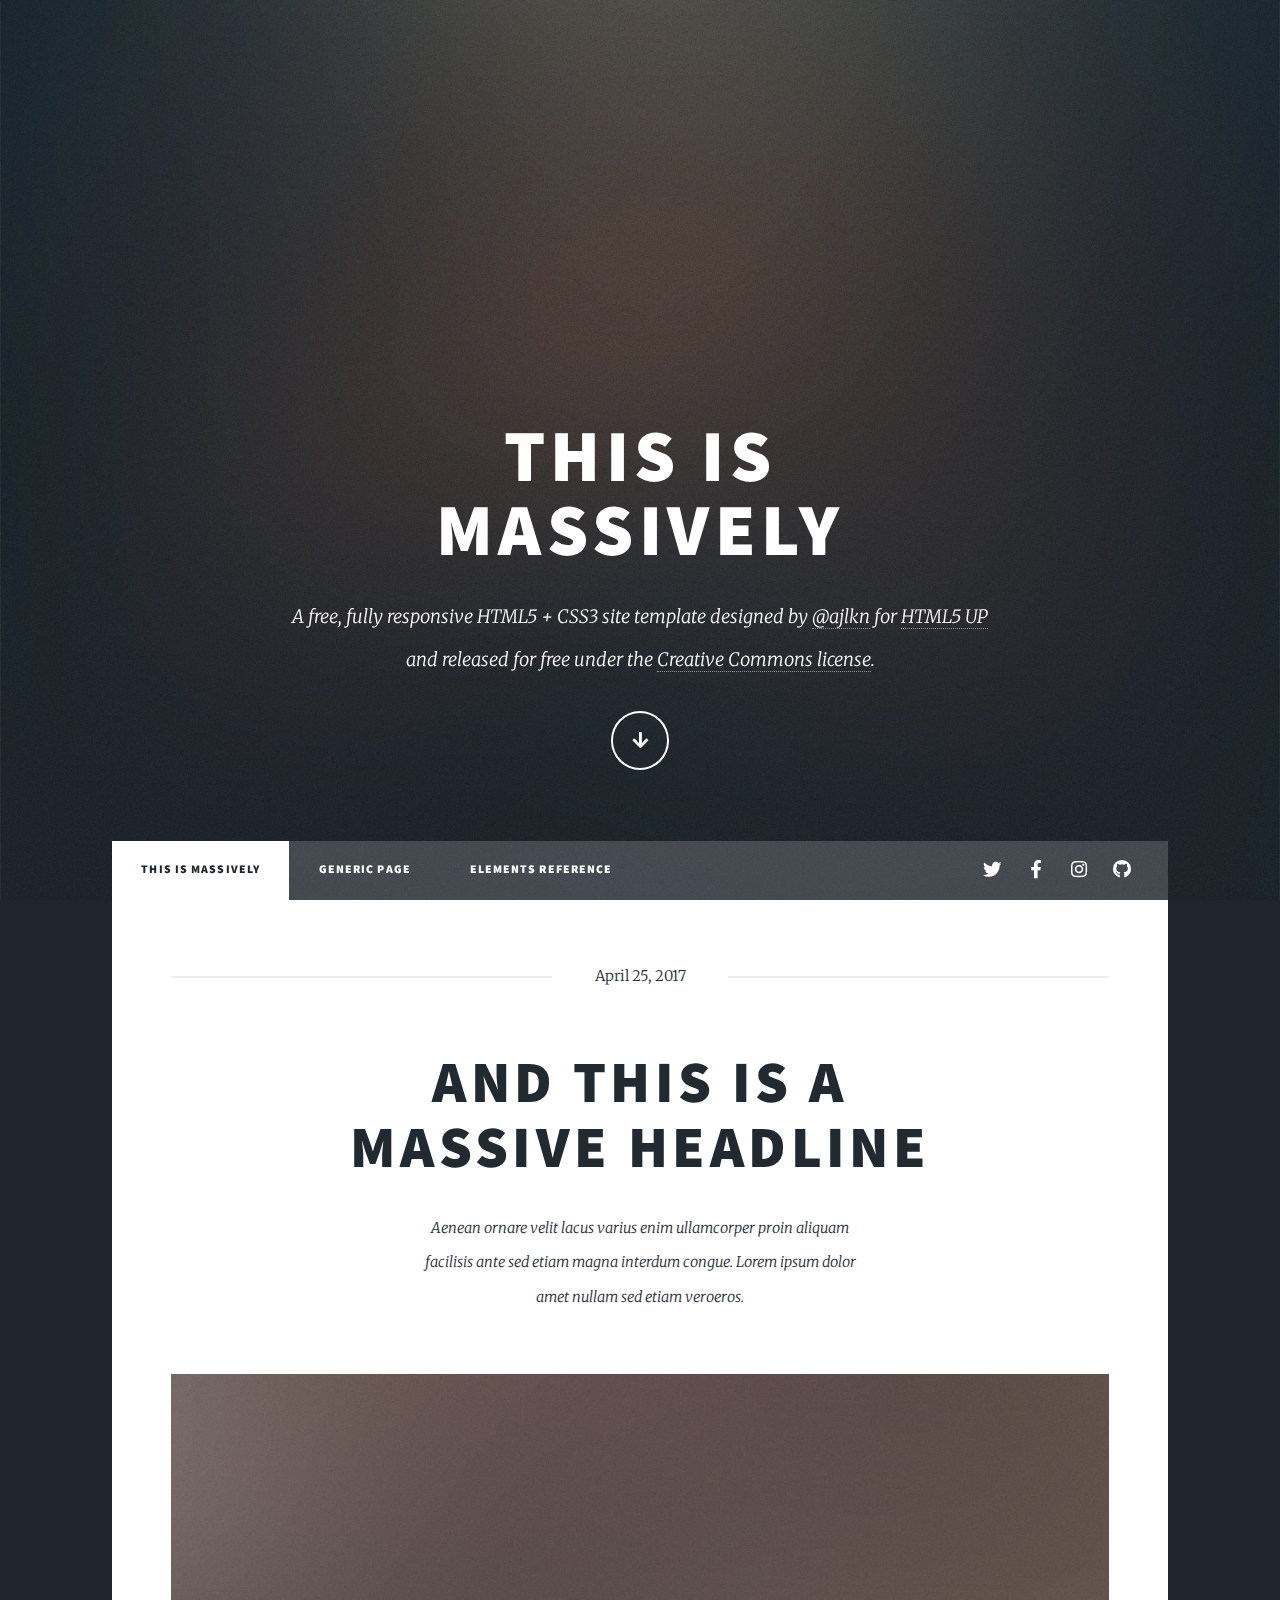
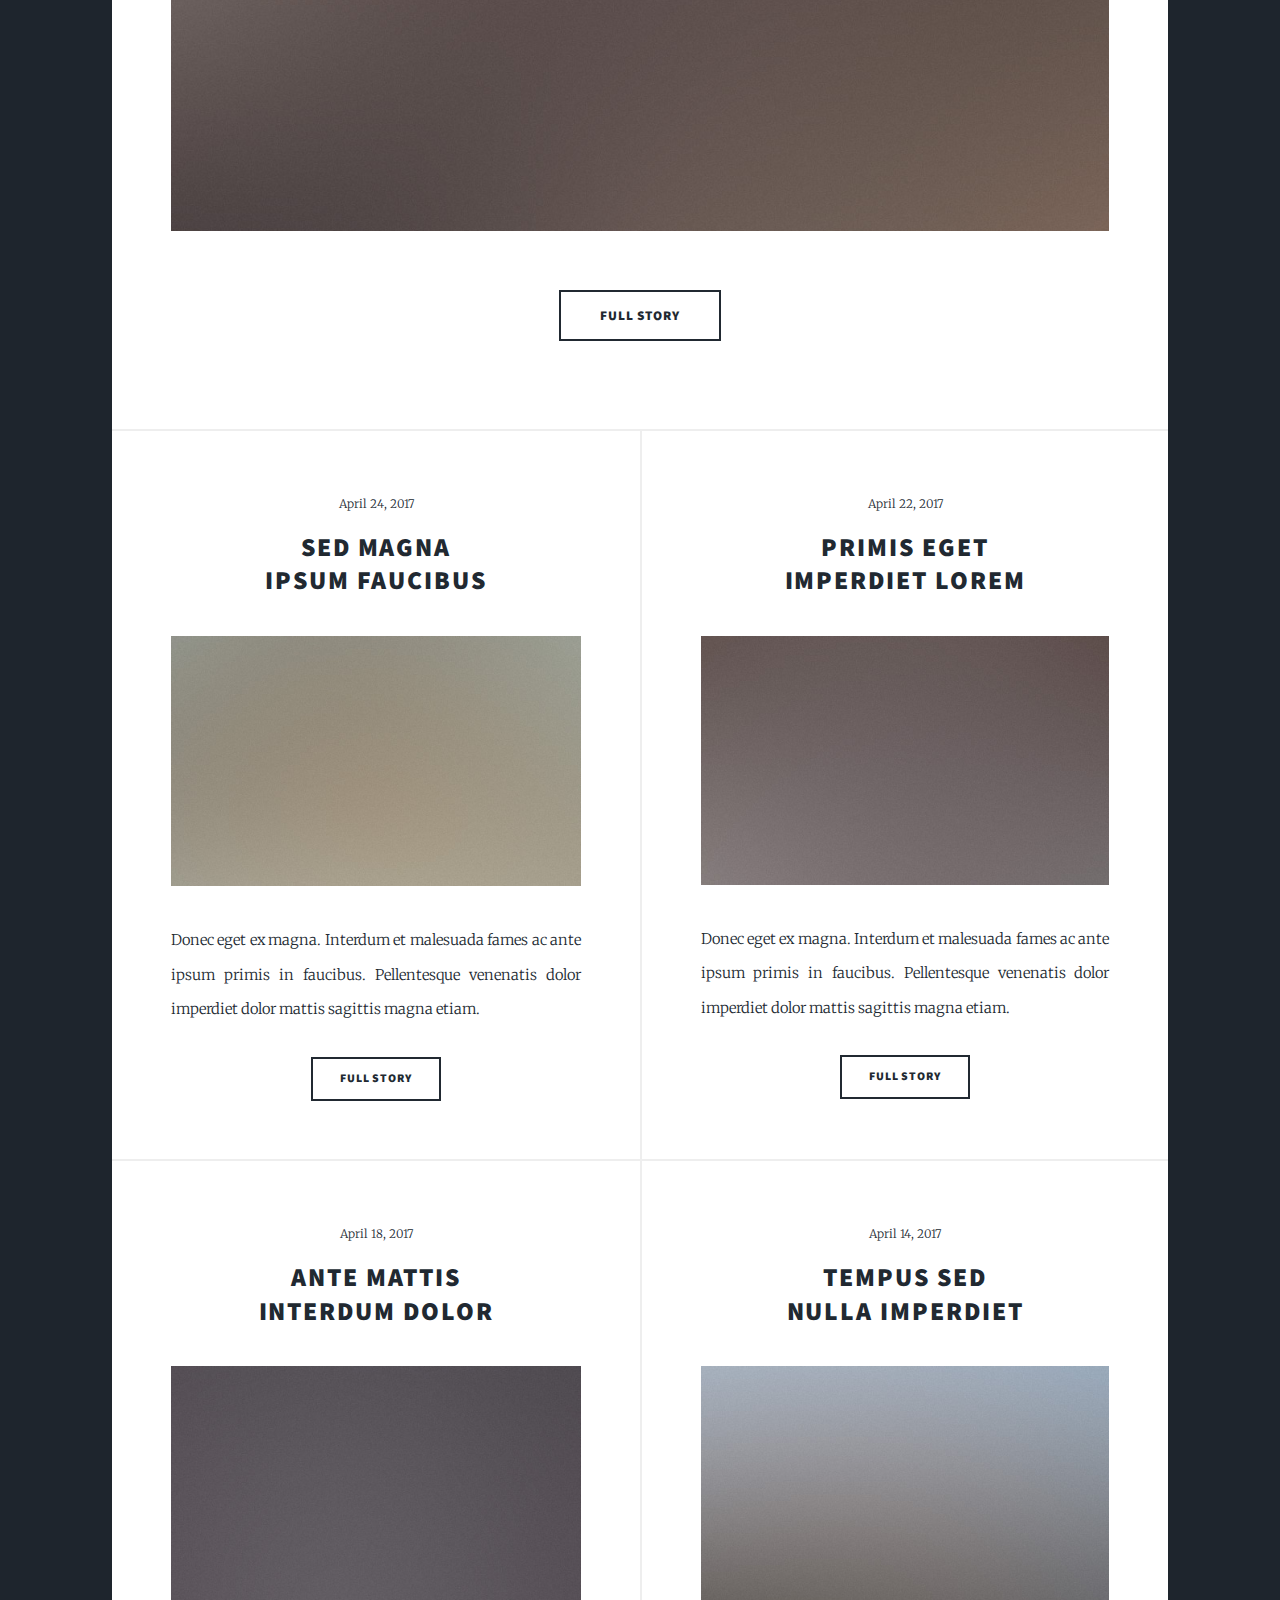
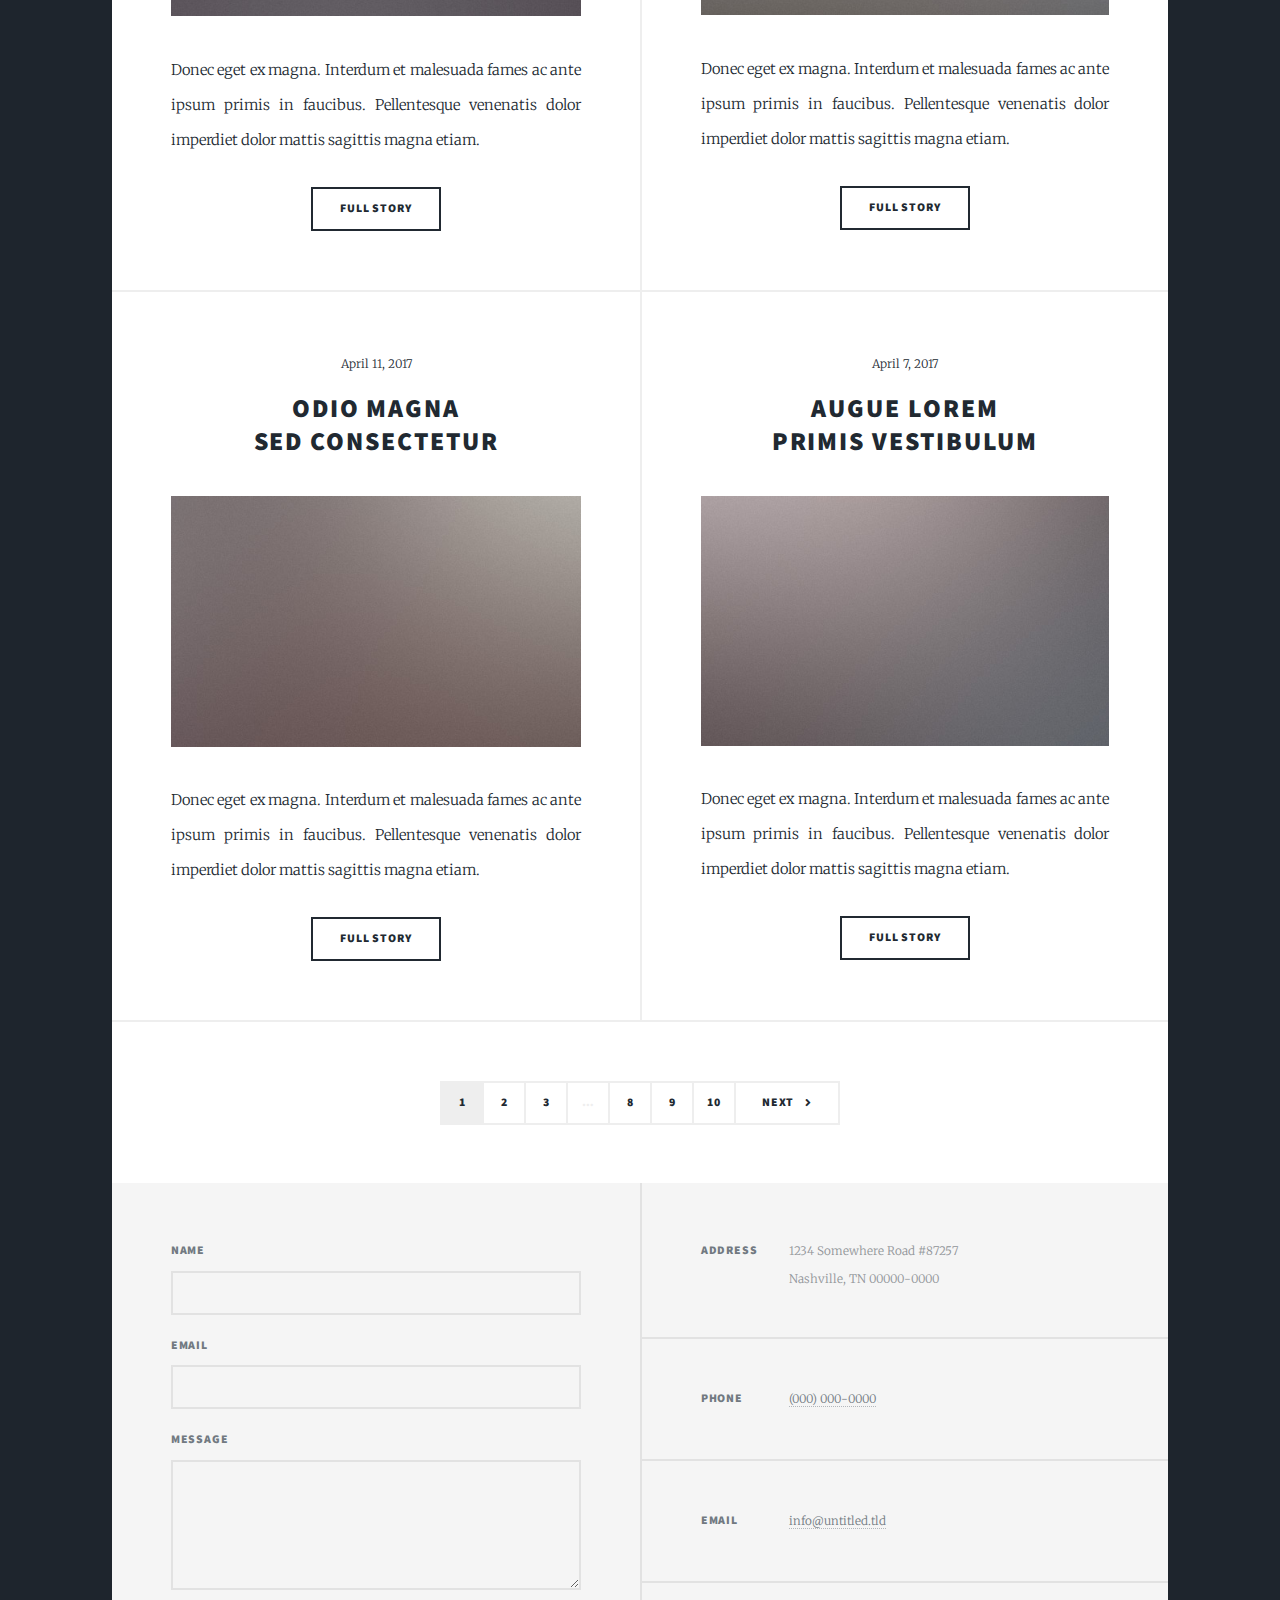
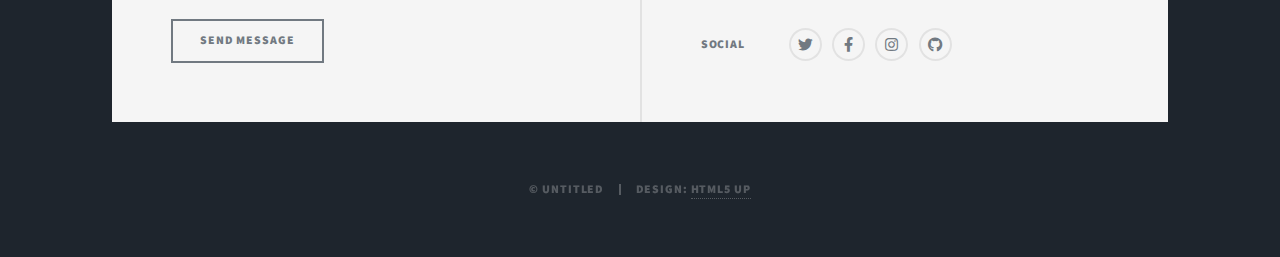
==== index.html @ 53f5254e "The Template Code" ====
<!DOCTYPE HTML>
<!--
	Massively by HTML5 UP
	html5up.net | @ajlkn
	Free for personal and commercial use under the CCA 3.0 license (html5up.net/license)
-->
<html>
	<head>
		<title>Massively by HTML5 UP</title>
		<meta charset="utf-8" />
		<meta name="viewport" content="width=device-width, initial-scale=1, user-scalable=no" />
		<link rel="stylesheet" href="assets/css/main.css" />
		<noscript><link rel="stylesheet" href="assets/css/noscript.css" /></noscript>
	</head>
	<body class="is-preload">

		<!-- Wrapper -->
			<div id="wrapper" class="fade-in">

				<!-- Intro -->
					<div id="intro">
						<h1>This is<br />
						Massively</h1>
						<p>A free, fully responsive HTML5 + CSS3 site template designed by <a href="https://twitter.com/ajlkn">@ajlkn</a> for <a href="https://html5up.net">HTML5 UP</a><br />
						and released for free under the <a href="https://html5up.net/license">Creative Commons license</a>.</p>
						<ul class="actions">
							<li><a href="#header" class="button icon solid solo fa-arrow-down scrolly">Continue</a></li>
						</ul>
					</div>

				<!-- Header -->
					<header id="header">
						<a href="index.html" class="logo">Massively</a>
					</header>

				<!-- Nav -->
					<nav id="nav">
						<ul class="links">
							<li class="active"><a href="index.html">This is Massively</a></li>
							<li><a href="generic.html">Generic Page</a></li>
							<li><a href="elements.html">Elements Reference</a></li>
						</ul>
						<ul class="icons">
							<li><a href="#" class="icon brands fa-twitter"><span class="label">Twitter</span></a></li>
							<li><a href="#" class="icon brands fa-facebook-f"><span class="label">Facebook</span></a></li>
							<li><a href="#" class="icon brands fa-instagram"><span class="label">Instagram</span></a></li>
							<li><a href="#" class="icon brands fa-github"><span class="label">GitHub</span></a></li>
						</ul>
					</nav>

				<!-- Main -->
					<div id="main">

						<!-- Featured Post -->
							<article class="post featured">
								<header class="major">
									<span class="date">April 25, 2017</span>
									<h2><a href="#">And this is a<br />
									massive headline</a></h2>
									<p>Aenean ornare velit lacus varius enim ullamcorper proin aliquam<br />
									facilisis ante sed etiam magna interdum congue. Lorem ipsum dolor<br />
									amet nullam sed etiam veroeros.</p>
								</header>
								<a href="#" class="image main"><img src="images/pic01.jpg" alt="" /></a>
								<ul class="actions special">
									<li><a href="#" class="button large">Full Story</a></li>
								</ul>
							</article>

						<!-- Posts -->
							<section class="posts">
								<article>
									<header>
										<span class="date">April 24, 2017</span>
										<h2><a href="#">Sed magna<br />
										ipsum faucibus</a></h2>
									</header>
									<a href="#" class="image fit"><img src="images/pic02.jpg" alt="" /></a>
									<p>Donec eget ex magna. Interdum et malesuada fames ac ante ipsum primis in faucibus. Pellentesque venenatis dolor imperdiet dolor mattis sagittis magna etiam.</p>
									<ul class="actions special">
										<li><a href="#" class="button">Full Story</a></li>
									</ul>
								</article>
								<article>
									<header>
										<span class="date">April 22, 2017</span>
										<h2><a href="#">Primis eget<br />
										imperdiet lorem</a></h2>
									</header>
									<a href="#" class="image fit"><img src="images/pic03.jpg" alt="" /></a>
									<p>Donec eget ex magna. Interdum et malesuada fames ac ante ipsum primis in faucibus. Pellentesque venenatis dolor imperdiet dolor mattis sagittis magna etiam.</p>
									<ul class="actions special">
										<li><a href="#" class="button">Full Story</a></li>
									</ul>
								</article>
								<article>
									<header>
										<span class="date">April 18, 2017</span>
										<h2><a href="#">Ante mattis<br />
										interdum dolor</a></h2>
									</header>
									<a href="#" class="image fit"><img src="images/pic04.jpg" alt="" /></a>
									<p>Donec eget ex magna. Interdum et malesuada fames ac ante ipsum primis in faucibus. Pellentesque venenatis dolor imperdiet dolor mattis sagittis magna etiam.</p>
									<ul class="actions special">
										<li><a href="#" class="button">Full Story</a></li>
									</ul>
								</article>
								<article>
									<header>
										<span class="date">April 14, 2017</span>
										<h2><a href="#">Tempus sed<br />
										nulla imperdiet</a></h2>
									</header>
									<a href="#" class="image fit"><img src="images/pic05.jpg" alt="" /></a>
									<p>Donec eget ex magna. Interdum et malesuada fames ac ante ipsum primis in faucibus. Pellentesque venenatis dolor imperdiet dolor mattis sagittis magna etiam.</p>
									<ul class="actions special">
										<li><a href="#" class="button">Full Story</a></li>
									</ul>
								</article>
								<article>
									<header>
										<span class="date">April 11, 2017</span>
										<h2><a href="#">Odio magna<br />
										sed consectetur</a></h2>
									</header>
									<a href="#" class="image fit"><img src="images/pic06.jpg" alt="" /></a>
									<p>Donec eget ex magna. Interdum et malesuada fames ac ante ipsum primis in faucibus. Pellentesque venenatis dolor imperdiet dolor mattis sagittis magna etiam.</p>
									<ul class="actions special">
										<li><a href="#" class="button">Full Story</a></li>
									</ul>
								</article>
								<article>
									<header>
										<span class="date">April 7, 2017</span>
										<h2><a href="#">Augue lorem<br />
										primis vestibulum</a></h2>
									</header>
									<a href="#" class="image fit"><img src="images/pic07.jpg" alt="" /></a>
									<p>Donec eget ex magna. Interdum et malesuada fames ac ante ipsum primis in faucibus. Pellentesque venenatis dolor imperdiet dolor mattis sagittis magna etiam.</p>
									<ul class="actions special">
										<li><a href="#" class="button">Full Story</a></li>
									</ul>
								</article>
							</section>

						<!-- Footer -->
							<footer>
								<div class="pagination">
									<!--<a href="#" class="previous">Prev</a>-->
									<a href="#" class="page active">1</a>
									<a href="#" class="page">2</a>
									<a href="#" class="page">3</a>
									<span class="extra">&hellip;</span>
									<a href="#" class="page">8</a>
									<a href="#" class="page">9</a>
									<a href="#" class="page">10</a>
									<a href="#" class="next">Next</a>
								</div>
							</footer>

					</div>

				<!-- Footer -->
					<footer id="footer">
						<section>
							<form method="post" action="#">
								<div class="fields">
									<div class="field">
										<label for="name">Name</label>
										<input type="text" name="name" id="name" />
									</div>
									<div class="field">
										<label for="email">Email</label>
										<input type="text" name="email" id="email" />
									</div>
									<div class="field">
										<label for="message">Message</label>
										<textarea name="message" id="message" rows="3"></textarea>
									</div>
								</div>
								<ul class="actions">
									<li><input type="submit" value="Send Message" /></li>
								</ul>
							</form>
						</section>
						<section class="split contact">
							<section class="alt">
								<h3>Address</h3>
								<p>1234 Somewhere Road #87257<br />
								Nashville, TN 00000-0000</p>
							</section>
							<section>
								<h3>Phone</h3>
								<p><a href="#">(000) 000-0000</a></p>
							</section>
							<section>
								<h3>Email</h3>
								<p><a href="#">info@untitled.tld</a></p>
							</section>
							<section>
								<h3>Social</h3>
								<ul class="icons alt">
									<li><a href="#" class="icon brands alt fa-twitter"><span class="label">Twitter</span></a></li>
									<li><a href="#" class="icon brands alt fa-facebook-f"><span class="label">Facebook</span></a></li>
									<li><a href="#" class="icon brands alt fa-instagram"><span class="label">Instagram</span></a></li>
									<li><a href="#" class="icon brands alt fa-github"><span class="label">GitHub</span></a></li>
								</ul>
							</section>
						</section>
					</footer>

				<!-- Copyright -->
					<div id="copyright">
						<ul><li>&copy; Untitled</li><li>Design: <a href="https://html5up.net">HTML5 UP</a></li></ul>
					</div>

			</div>

		<!-- Scripts -->
			<script src="assets/js/jquery.min.js"></script>
			<script src="assets/js/jquery.scrollex.min.js"></script>
			<script src="assets/js/jquery.scrolly.min.js"></script>
			<script src="assets/js/browser.min.js"></script>
			<script src="assets/js/breakpoints.min.js"></script>
			<script src="assets/js/util.js"></script>
			<script src="assets/js/main.js"></script>

	</body>
</html>
---- assets/css/main.css ----
@import url(fontawesome-all.min.css);
@import url("https://fonts.googleapis.com/css?family=Merriweather:300,700,300italic,700italic|Source+Sans+Pro:900");

/*
	Massively by HTML5 UP
	html5up.net | @ajlkn
	Free for personal and commercial use under the CCA 3.0 license (html5up.net/license)
*/

html, body, div, span, applet, object,
iframe, h1, h2, h3, h4, h5, h6, p, blockquote,
pre, a, abbr, acronym, address, big, cite,
code, del, dfn, em, img, ins, kbd, q, s, samp,
small, strike, strong, sub, sup, tt, var, b,
u, i, center, dl, dt, dd, ol, ul, li, fieldset,
form, label, legend, table, caption, tbody,
tfoot, thead, tr, th, td, article, aside,
canvas, details, embed, figure, figcaption,
footer, header, hgroup, menu, nav, output, ruby,
section, summary, time, mark, audio, video {
	margin: 0;
	padding: 0;
	border: 0;
	font-size: 100%;
	font: inherit;
	vertical-align: baseline;}

article, aside, details, figcaption, figure,
footer, header, hgroup, menu, nav, section {
	display: block;}

body {
	line-height: 1;
}

ol, ul {
	list-style: none;
}

blockquote, q {
	quotes: none;
}

	blockquote:before, blockquote:after, q:before, q:after {
		content: '';
		content: none;
	}

table {
	border-collapse: collapse;
	border-spacing: 0;
}

body {
	-webkit-text-size-adjust: none;
}

mark {
	background-color: transparent;
	color: inherit;
}

input::-moz-focus-inner {
	border: 0;
	padding: 0;
}

input, select, textarea {
	-moz-appearance: none;
	-webkit-appearance: none;
	-ms-appearance: none;
	appearance: none;
}

/* Basic */

	@-ms-viewport {
		width: device-width;
	}

	body {
		-ms-overflow-style: scrollbar;
	}

	@media screen and (max-width: 480px) {

		html, body {
			min-width: 320px;
		}

	}

	html {
		box-sizing: border-box;
	}

	*, *:before, *:after {
		box-sizing: inherit;
	}

	body {
		background-color: #1e252d;
	}

		body.is-preload *, body.is-preload *:before, body.is-preload *:after {
			-moz-animation: none !important;
			-webkit-animation: none !important;
			-ms-animation: none !important;
			animation: none !important;
			-moz-transition: none !important;
			-webkit-transition: none !important;
			-ms-transition: none !important;
			transition: none !important;
		}

/* Type */

	html {
		font-size: 16pt;
	}

		@media screen and (max-width: 1680px) {

			html {
				font-size: 12pt;
			}

		}

		@media screen and (max-width: 1280px) {

			html {
				font-size: 11pt;
			}

		}

		@media screen and (max-width: 360px) {

			html {
				font-size: 10pt;
			}

		}

	body {
		color: #212931;
	}

	body, input, select, textarea {
		font-family: "Merriweather", Georgia, serif;
		font-weight: 300;
		font-size: 1rem;
		line-height: 2.375;
	}

	a {
		-moz-transition: color 0.2s ease-in-out, background-color 0.2s ease-in-out, border-color 0.2s ease-in-out, box-shadow 0.2s ease-in-out;
		-webkit-transition: color 0.2s ease-in-out, background-color 0.2s ease-in-out, border-color 0.2s ease-in-out, box-shadow 0.2s ease-in-out;
		-ms-transition: color 0.2s ease-in-out, background-color 0.2s ease-in-out, border-color 0.2s ease-in-out, box-shadow 0.2s ease-in-out;
		transition: color 0.2s ease-in-out, background-color 0.2s ease-in-out, border-color 0.2s ease-in-out, box-shadow 0.2s ease-in-out;
		border-bottom: dotted 1px;
		text-decoration: none;
	}

		a:hover {
			border-bottom-color: transparent;
		}

	strong, b {
		font-weight: 600;
	}

	em, i {
		font-style: italic;
	}

	p {
		text-align: justify;
		margin: 0 0 2rem 0;
	}

	h1, h2, h3, h4, h5, h6 {
		font-family: "Source Sans Pro", Helvetica, sans-serif;
		font-weight: 900;
		line-height: 1.5;
		letter-spacing: 0.075em;
		text-transform: uppercase;
		margin: 0 0 1rem 0;
	}

		h1 a, h2 a, h3 a, h4 a, h5 a, h6 a {
			border-bottom: 0;
			color: inherit;
			text-decoration: none;
		}

	h1 {
		font-size: 4rem;
		line-height: 1.1;
		margin: 0 0 2rem 0;
	}

	h2 {
		font-size: 1.75rem;
		line-height: 1.3;
		margin: 0 0 1.5rem 0;
	}

	h3 {
		font-size: 1.25rem;
		margin: 0 0 1.5rem 0;
	}

	h4 {
		font-size: 1rem;
	}

	h5 {
		font-size: 0.9rem;
	}

	h6 {
		font-size: 0.8rem;
	}

	sub {
		font-size: 0.8rem;
		position: relative;
		top: 0.5rem;
	}

	sup {
		font-size: 0.8rem;
		position: relative;
		top: -0.5rem;
	}

	blockquote {
		border-left: solid 4px;
		font-style: italic;
		margin: 0 0 2rem 0;
		padding: 0.5rem 0 0.5rem 2rem;
	}

	code {
		border: solid 2px;
		font-family: "Courier New", monospace;
		font-size: 0.9rem;
		margin: 0 0.25rem;
		padding: 0.25rem 0.65rem;
	}

	pre {
		-webkit-overflow-scrolling: touch;
		font-family: "Courier New", monospace;
		font-size: 0.9rem;
		margin: 0 0 2rem 0;
	}

		pre code {
			display: block;
			line-height: 1.75;
			padding: 1rem 1.5rem;
			overflow-x: auto;
		}

	hr {
		border: 0;
		border-bottom: solid 2px;
		margin: 3rem 0;
	}

		hr.major {
			margin: 5rem 0;
		}

	.align-left {
		text-align: left;
	}

	.align-center {
		text-align: center;
	}

	.align-right {
		text-align: right;
	}

	input, select, textarea {
		color: #212931;
	}

	a {
		color: #212931;
		border-bottom-color: rgba(33, 41, 49, 0.5);
	}

		a:hover {
			border-bottom-color: transparent;
			color: #18bfef !important;
		}

	strong, b {
		color: #212931;
	}

	h1, h2, h3, h4, h5, h6 {
		color: #212931;
	}

	blockquote {
		border-left-color: #eeeeee;
	}

	code {
		background: rgba(220, 220, 220, 0.25);
		border-color: #eeeeee;
	}

	hr {
		border-bottom-color: #eeeeee;
	}

/* Row */

	.row {
		display: flex;
		flex-wrap: wrap;
		box-sizing: border-box;
		align-items: stretch;
	}

		.row > * {
			box-sizing: border-box;
		}

		.row.gtr-uniform > * > :last-child {
			margin-bottom: 0;
		}

		.row.aln-left {
			justify-content: flex-start;
		}

		.row.aln-center {
			justify-content: center;
		}

		.row.aln-right {
			justify-content: flex-end;
		}

		.row.aln-top {
			align-items: flex-start;
		}

		.row.aln-middle {
			align-items: center;
		}

		.row.aln-bottom {
			align-items: flex-end;
		}

		.row > .imp {
			order: -1;
		}

		.row > .col-1 {
			width: 8.33333%;
		}

		.row > .off-1 {
			margin-left: 8.33333%;
		}

		.row > .col-2 {
			width: 16.66667%;
		}

		.row > .off-2 {
			margin-left: 16.66667%;
		}

		.row > .col-3 {
			width: 25%;
		}

		.row > .off-3 {
			margin-left: 25%;
		}

		.row > .col-4 {
			width: 33.33333%;
		}

		.row > .off-4 {
			margin-left: 33.33333%;
		}

		.row > .col-5 {
			width: 41.66667%;
		}

		.row > .off-5 {
			margin-left: 41.66667%;
		}

		.row > .col-6 {
			width: 50%;
		}

		.row > .off-6 {
			margin-left: 50%;
		}

		.row > .col-7 {
			width: 58.33333%;
		}

		.row > .off-7 {
			margin-left: 58.33333%;
		}

		.row > .col-8 {
			width: 66.66667%;
		}

		.row > .off-8 {
			margin-left: 66.66667%;
		}

		.row > .col-9 {
			width: 75%;
		}

		.row > .off-9 {
			margin-left: 75%;
		}

		.row > .col-10 {
			width: 83.33333%;
		}

		.row > .off-10 {
			margin-left: 83.33333%;
		}

		.row > .col-11 {
			width: 91.66667%;
		}

		.row > .off-11 {
			margin-left: 91.66667%;
		}

		.row > .col-12 {
			width: 100%;
		}

		.row > .off-12 {
			margin-left: 100%;
		}

		.row.gtr-0 {
			margin-top: 0;
			margin-left: 0rem;
		}

			.row.gtr-0 > * {
				padding: 0 0 0 0rem;
			}

			.row.gtr-0.gtr-uniform {
				margin-top: 0rem;
			}

				.row.gtr-0.gtr-uniform > * {
					padding-top: 0rem;
				}

		.row.gtr-25 {
			margin-top: 0;
			margin-left: -0.375rem;
		}

			.row.gtr-25 > * {
				padding: 0 0 0 0.375rem;
			}

			.row.gtr-25.gtr-uniform {
				margin-top: -0.375rem;
			}

				.row.gtr-25.gtr-uniform > * {
					padding-top: 0.375rem;
				}

		.row.gtr-50 {
			margin-top: 0;
			margin-left: -0.75rem;
		}

			.row.gtr-50 > * {
				padding: 0 0 0 0.75rem;
			}

			.row.gtr-50.gtr-uniform {
				margin-top: -0.75rem;
			}

				.row.gtr-50.gtr-uniform > * {
					padding-top: 0.75rem;
				}

		.row {
			margin-top: 0;
			margin-left: -1.5rem;
		}

			.row > * {
				padding: 0 0 0 1.5rem;
			}

			.row.gtr-uniform {
				margin-top: -1.5rem;
			}

				.row.gtr-uniform > * {
					padding-top: 1.5rem;
				}

		.row.gtr-150 {
			margin-top: 0;
			margin-left: -2.25rem;
		}

			.row.gtr-150 > * {
				padding: 0 0 0 2.25rem;
			}

			.row.gtr-150.gtr-uniform {
				margin-top: -2.25rem;
			}

				.row.gtr-150.gtr-uniform > * {
					padding-top: 2.25rem;
				}

		.row.gtr-200 {
			margin-top: 0;
			margin-left: -3rem;
		}

			.row.gtr-200 > * {
				padding: 0 0 0 3rem;
			}

			.row.gtr-200.gtr-uniform {
				margin-top: -3rem;
			}

				.row.gtr-200.gtr-uniform > * {
					padding-top: 3rem;
				}

		@media screen and (max-width: 1680px) {

			.row {
				display: flex;
				flex-wrap: wrap;
				box-sizing: border-box;
				align-items: stretch;
			}

				.row > * {
					box-sizing: border-box;
				}

				.row.gtr-uniform > * > :last-child {
					margin-bottom: 0;
				}

				.row.aln-left {
					justify-content: flex-start;
				}

				.row.aln-center {
					justify-content: center;
				}

				.row.aln-right {
					justify-content: flex-end;
				}

				.row.aln-top {
					align-items: flex-start;
				}

				.row.aln-middle {
					align-items: center;
				}

				.row.aln-bottom {
					align-items: flex-end;
				}

				.row > .imp-xlarge {
					order: -1;
				}

				.row > .col-1-xlarge {
					width: 8.33333%;
				}

				.row > .off-1-xlarge {
					margin-left: 8.33333%;
				}

				.row > .col-2-xlarge {
					width: 16.66667%;
				}

				.row > .off-2-xlarge {
					margin-left: 16.66667%;
				}

				.row > .col-3-xlarge {
					width: 25%;
				}

				.row > .off-3-xlarge {
					margin-left: 25%;
				}

				.row > .col-4-xlarge {
					width: 33.33333%;
				}

				.row > .off-4-xlarge {
					margin-left: 33.33333%;
				}

				.row > .col-5-xlarge {
					width: 41.66667%;
				}

				.row > .off-5-xlarge {
					margin-left: 41.66667%;
				}

				.row > .col-6-xlarge {
					width: 50%;
				}

				.row > .off-6-xlarge {
					margin-left: 50%;
				}

				.row > .col-7-xlarge {
					width: 58.33333%;
				}

				.row > .off-7-xlarge {
					margin-left: 58.33333%;
				}

				.row > .col-8-xlarge {
					width: 66.66667%;
				}

				.row > .off-8-xlarge {
					margin-left: 66.66667%;
				}

				.row > .col-9-xlarge {
					width: 75%;
				}

				.row > .off-9-xlarge {
					margin-left: 75%;
				}

				.row > .col-10-xlarge {
					width: 83.33333%;
				}

				.row > .off-10-xlarge {
					margin-left: 83.33333%;
				}

				.row > .col-11-xlarge {
					width: 91.66667%;
				}

				.row > .off-11-xlarge {
					margin-left: 91.66667%;
				}

				.row > .col-12-xlarge {
					width: 100%;
				}

				.row > .off-12-xlarge {
					margin-left: 100%;
				}

				.row.gtr-0 {
					margin-top: 0;
					margin-left: 0rem;
				}

					.row.gtr-0 > * {
						padding: 0 0 0 0rem;
					}

					.row.gtr-0.gtr-uniform {
						margin-top: 0rem;
					}

						.row.gtr-0.gtr-uniform > * {
							padding-top: 0rem;
						}

				.row.gtr-25 {
					margin-top: 0;
					margin-left: -0.375rem;
				}

					.row.gtr-25 > * {
						padding: 0 0 0 0.375rem;
					}

					.row.gtr-25.gtr-uniform {
						margin-top: -0.375rem;
					}

						.row.gtr-25.gtr-uniform > * {
							padding-top: 0.375rem;
						}

				.row.gtr-50 {
					margin-top: 0;
					margin-left: -0.75rem;
				}

					.row.gtr-50 > * {
						padding: 0 0 0 0.75rem;
					}

					.row.gtr-50.gtr-uniform {
						margin-top: -0.75rem;
					}

						.row.gtr-50.gtr-uniform > * {
							padding-top: 0.75rem;
						}

				.row {
					margin-top: 0;
					margin-left: -1.5rem;
				}

					.row > * {
						padding: 0 0 0 1.5rem;
					}

					.row.gtr-uniform {
						margin-top: -1.5rem;
					}

						.row.gtr-uniform > * {
							padding-top: 1.5rem;
						}

				.row.gtr-150 {
					margin-top: 0;
					margin-left: -2.25rem;
				}

					.row.gtr-150 > * {
						padding: 0 0 0 2.25rem;
					}

					.row.gtr-150.gtr-uniform {
						margin-top: -2.25rem;
					}

						.row.gtr-150.gtr-uniform > * {
							padding-top: 2.25rem;
						}

				.row.gtr-200 {
					margin-top: 0;
					margin-left: -3rem;
				}

					.row.gtr-200 > * {
						padding: 0 0 0 3rem;
					}

					.row.gtr-200.gtr-uniform {
						margin-top: -3rem;
					}

						.row.gtr-200.gtr-uniform > * {
							padding-top: 3rem;
						}

		}

		@media screen and (max-width: 1280px) {

			.row {
				display: flex;
				flex-wrap: wrap;
				box-sizing: border-box;
				align-items: stretch;
			}

				.row > * {
					box-sizing: border-box;
				}

				.row.gtr-uniform > * > :last-child {
					margin-bottom: 0;
				}

				.row.aln-left {
					justify-content: flex-start;
				}

				.row.aln-center {
					justify-content: center;
				}

				.row.aln-right {
					justify-content: flex-end;
				}

				.row.aln-top {
					align-items: flex-start;
				}

				.row.aln-middle {
					align-items: center;
				}

				.row.aln-bottom {
					align-items: flex-end;
				}

				.row > .imp-large {
					order: -1;
				}

				.row > .col-1-large {
					width: 8.33333%;
				}

				.row > .off-1-large {
					margin-left: 8.33333%;
				}

				.row > .col-2-large {
					width: 16.66667%;
				}

				.row > .off-2-large {
					margin-left: 16.66667%;
				}

				.row > .col-3-large {
					width: 25%;
				}

				.row > .off-3-large {
					margin-left: 25%;
				}

				.row > .col-4-large {
					width: 33.33333%;
				}

				.row > .off-4-large {
					margin-left: 33.33333%;
				}

				.row > .col-5-large {
					width: 41.66667%;
				}

				.row > .off-5-large {
					margin-left: 41.66667%;
				}

				.row > .col-6-large {
					width: 50%;
				}

				.row > .off-6-large {
					margin-left: 50%;
				}

				.row > .col-7-large {
					width: 58.33333%;
				}

				.row > .off-7-large {
					margin-left: 58.33333%;
				}

				.row > .col-8-large {
					width: 66.66667%;
				}

				.row > .off-8-large {
					margin-left: 66.66667%;
				}

				.row > .col-9-large {
					width: 75%;
				}

				.row > .off-9-large {
					margin-left: 75%;
				}

				.row > .col-10-large {
					width: 83.33333%;
				}

				.row > .off-10-large {
					margin-left: 83.33333%;
				}

				.row > .col-11-large {
					width: 91.66667%;
				}

				.row > .off-11-large {
					margin-left: 91.66667%;
				}

				.row > .col-12-large {
					width: 100%;
				}

				.row > .off-12-large {
					margin-left: 100%;
				}

				.row.gtr-0 {
					margin-top: 0;
					margin-left: 0rem;
				}

					.row.gtr-0 > * {
						padding: 0 0 0 0rem;
					}

					.row.gtr-0.gtr-uniform {
						margin-top: 0rem;
					}

						.row.gtr-0.gtr-uniform > * {
							padding-top: 0rem;
						}

				.row.gtr-25 {
					margin-top: 0;
					margin-left: -0.375rem;
				}

					.row.gtr-25 > * {
						padding: 0 0 0 0.375rem;
					}

					.row.gtr-25.gtr-uniform {
						margin-top: -0.375rem;
					}

						.row.gtr-25.gtr-uniform > * {
							padding-top: 0.375rem;
						}

				.row.gtr-50 {
					margin-top: 0;
					margin-left: -0.75rem;
				}

					.row.gtr-50 > * {
						padding: 0 0 0 0.75rem;
					}

					.row.gtr-50.gtr-uniform {
						margin-top: -0.75rem;
					}

						.row.gtr-50.gtr-uniform > * {
							padding-top: 0.75rem;
						}

				.row {
					margin-top: 0;
					margin-left: -1.5rem;
				}

					.row > * {
						padding: 0 0 0 1.5rem;
					}

					.row.gtr-uniform {
						margin-top: -1.5rem;
					}

						.row.gtr-uniform > * {
							padding-top: 1.5rem;
						}

				.row.gtr-150 {
					margin-top: 0;
					margin-left: -2.25rem;
				}

					.row.gtr-150 > * {
						padding: 0 0 0 2.25rem;
					}

					.row.gtr-150.gtr-uniform {
						margin-top: -2.25rem;
					}

						.row.gtr-150.gtr-uniform > * {
							padding-top: 2.25rem;
						}

				.row.gtr-200 {
					margin-top: 0;
					margin-left: -3rem;
				}

					.row.gtr-200 > * {
						padding: 0 0 0 3rem;
					}

					.row.gtr-200.gtr-uniform {
						margin-top: -3rem;
					}

						.row.gtr-200.gtr-uniform > * {
							padding-top: 3rem;
						}

		}

		@media screen and (max-width: 980px) {

			.row {
				display: flex;
				flex-wrap: wrap;
				box-sizing: border-box;
				align-items: stretch;
			}

				.row > * {
					box-sizing: border-box;
				}

				.row.gtr-uniform > * > :last-child {
					margin-bottom: 0;
				}

				.row.aln-left {
					justify-content: flex-start;
				}

				.row.aln-center {
					justify-content: center;
				}

				.row.aln-right {
					justify-content: flex-end;
				}

				.row.aln-top {
					align-items: flex-start;
				}

				.row.aln-middle {
					align-items: center;
				}

				.row.aln-bottom {
					align-items: flex-end;
				}

				.row > .imp-medium {
					order: -1;
				}

				.row > .col-1-medium {
					width: 8.33333%;
				}

				.row > .off-1-medium {
					margin-left: 8.33333%;
				}

				.row > .col-2-medium {
					width: 16.66667%;
				}

				.row > .off-2-medium {
					margin-left: 16.66667%;
				}

				.row > .col-3-medium {
					width: 25%;
				}

				.row > .off-3-medium {
					margin-left: 25%;
				}

				.row > .col-4-medium {
					width: 33.33333%;
				}

				.row > .off-4-medium {
					margin-left: 33.33333%;
				}

				.row > .col-5-medium {
					width: 41.66667%;
				}

				.row > .off-5-medium {
					margin-left: 41.66667%;
				}

				.row > .col-6-medium {
					width: 50%;
				}

				.row > .off-6-medium {
					margin-left: 50%;
				}

				.row > .col-7-medium {
					width: 58.33333%;
				}

				.row > .off-7-medium {
					margin-left: 58.33333%;
				}

				.row > .col-8-medium {
					width: 66.66667%;
				}

				.row > .off-8-medium {
					margin-left: 66.66667%;
				}

				.row > .col-9-medium {
					width: 75%;
				}

				.row > .off-9-medium {
					margin-left: 75%;
				}

				.row > .col-10-medium {
					width: 83.33333%;
				}

				.row > .off-10-medium {
					margin-left: 83.33333%;
				}

				.row > .col-11-medium {
					width: 91.66667%;
				}

				.row > .off-11-medium {
					margin-left: 91.66667%;
				}

				.row > .col-12-medium {
					width: 100%;
				}

				.row > .off-12-medium {
					margin-left: 100%;
				}

				.row.gtr-0 {
					margin-top: 0;
					margin-left: 0rem;
				}

					.row.gtr-0 > * {
						padding: 0 0 0 0rem;
					}

					.row.gtr-0.gtr-uniform {
						margin-top: 0rem;
					}

						.row.gtr-0.gtr-uniform > * {
							padding-top: 0rem;
						}

				.row.gtr-25 {
					margin-top: 0;
					margin-left: -0.375rem;
				}

					.row.gtr-25 > * {
						padding: 0 0 0 0.375rem;
					}

					.row.gtr-25.gtr-uniform {
						margin-top: -0.375rem;
					}

						.row.gtr-25.gtr-uniform > * {
							padding-top: 0.375rem;
						}

				.row.gtr-50 {
					margin-top: 0;
					margin-left: -0.75rem;
				}

					.row.gtr-50 > * {
						padding: 0 0 0 0.75rem;
					}

					.row.gtr-50.gtr-uniform {
						margin-top: -0.75rem;
					}

						.row.gtr-50.gtr-uniform > * {
							padding-top: 0.75rem;
						}

				.row {
					margin-top: 0;
					margin-left: -1.5rem;
				}

					.row > * {
						padding: 0 0 0 1.5rem;
					}

					.row.gtr-uniform {
						margin-top: -1.5rem;
					}

						.row.gtr-uniform > * {
							padding-top: 1.5rem;
						}

				.row.gtr-150 {
					margin-top: 0;
					margin-left: -2.25rem;
				}

					.row.gtr-150 > * {
						padding: 0 0 0 2.25rem;
					}

					.row.gtr-150.gtr-uniform {
						margin-top: -2.25rem;
					}

						.row.gtr-150.gtr-uniform > * {
							padding-top: 2.25rem;
						}

				.row.gtr-200 {
					margin-top: 0;
					margin-left: -3rem;
				}

					.row.gtr-200 > * {
						padding: 0 0 0 3rem;
					}

					.row.gtr-200.gtr-uniform {
						margin-top: -3rem;
					}

						.row.gtr-200.gtr-uniform > * {
							padding-top: 3rem;
						}

		}

		@media screen and (max-width: 736px) {

			.row {
				display: flex;
				flex-wrap: wrap;
				box-sizing: border-box;
				align-items: stretch;
			}

				.row > * {
					box-sizing: border-box;
				}

				.row.gtr-uniform > * > :last-child {
					margin-bottom: 0;
				}

				.row.aln-left {
					justify-content: flex-start;
				}

				.row.aln-center {
					justify-content: center;
				}

				.row.aln-right {
					justify-content: flex-end;
				}

				.row.aln-top {
					align-items: flex-start;
				}

				.row.aln-middle {
					align-items: center;
				}

				.row.aln-bottom {
					align-items: flex-end;
				}

				.row > .imp-small {
					order: -1;
				}

				.row > .col-1-small {
					width: 8.33333%;
				}

				.row > .off-1-small {
					margin-left: 8.33333%;
				}

				.row > .col-2-small {
					width: 16.66667%;
				}

				.row > .off-2-small {
					margin-left: 16.66667%;
				}

				.row > .col-3-small {
					width: 25%;
				}

				.row > .off-3-small {
					margin-left: 25%;
				}

				.row > .col-4-small {
					width: 33.33333%;
				}

				.row > .off-4-small {
					margin-left: 33.33333%;
				}

				.row > .col-5-small {
					width: 41.66667%;
				}

				.row > .off-5-small {
					margin-left: 41.66667%;
				}

				.row > .col-6-small {
					width: 50%;
				}

				.row > .off-6-small {
					margin-left: 50%;
				}

				.row > .col-7-small {
					width: 58.33333%;
				}

				.row > .off-7-small {
					margin-left: 58.33333%;
				}

				.row > .col-8-small {
					width: 66.66667%;
				}

				.row > .off-8-small {
					margin-left: 66.66667%;
				}

				.row > .col-9-small {
					width: 75%;
				}

				.row > .off-9-small {
					margin-left: 75%;
				}

				.row > .col-10-small {
					width: 83.33333%;
				}

				.row > .off-10-small {
					margin-left: 83.33333%;
				}

				.row > .col-11-small {
					width: 91.66667%;
				}

				.row > .off-11-small {
					margin-left: 91.66667%;
				}

				.row > .col-12-small {
					width: 100%;
				}

				.row > .off-12-small {
					margin-left: 100%;
				}

				.row.gtr-0 {
					margin-top: 0;
					margin-left: 0rem;
				}

					.row.gtr-0 > * {
						padding: 0 0 0 0rem;
					}

					.row.gtr-0.gtr-uniform {
						margin-top: 0rem;
					}

						.row.gtr-0.gtr-uniform > * {
							padding-top: 0rem;
						}

				.row.gtr-25 {
					margin-top: 0;
					margin-left: -0.375rem;
				}

					.row.gtr-25 > * {
						padding: 0 0 0 0.375rem;
					}

					.row.gtr-25.gtr-uniform {
						margin-top: -0.375rem;
					}

						.row.gtr-25.gtr-uniform > * {
							padding-top: 0.375rem;
						}

				.row.gtr-50 {
					margin-top: 0;
					margin-left: -0.75rem;
				}

					.row.gtr-50 > * {
						padding: 0 0 0 0.75rem;
					}

					.row.gtr-50.gtr-uniform {
						margin-top: -0.75rem;
					}

						.row.gtr-50.gtr-uniform > * {
							padding-top: 0.75rem;
						}

				.row {
					margin-top: 0;
					margin-left: -1.5rem;
				}

					.row > * {
						padding: 0 0 0 1.5rem;
					}

					.row.gtr-uniform {
						margin-top: -1.5rem;
					}

						.row.gtr-uniform > * {
							padding-top: 1.5rem;
						}

				.row.gtr-150 {
					margin-top: 0;
					margin-left: -2.25rem;
				}

					.row.gtr-150 > * {
						padding: 0 0 0 2.25rem;
					}

					.row.gtr-150.gtr-uniform {
						margin-top: -2.25rem;
					}

						.row.gtr-150.gtr-uniform > * {
							padding-top: 2.25rem;
						}

				.row.gtr-200 {
					margin-top: 0;
					margin-left: -3rem;
				}

					.row.gtr-200 > * {
						padding: 0 0 0 3rem;
					}

					.row.gtr-200.gtr-uniform {
						margin-top: -3rem;
					}

						.row.gtr-200.gtr-uniform > * {
							padding-top: 3rem;
						}

		}

		@media screen and (max-width: 480px) {

			.row {
				display: flex;
				flex-wrap: wrap;
				box-sizing: border-box;
				align-items: stretch;
			}

				.row > * {
					box-sizing: border-box;
				}

				.row.gtr-uniform > * > :last-child {
					margin-bottom: 0;
				}

				.row.aln-left {
					justify-content: flex-start;
				}

				.row.aln-center {
					justify-content: center;
				}

				.row.aln-right {
					justify-content: flex-end;
				}

				.row.aln-top {
					align-items: flex-start;
				}

				.row.aln-middle {
					align-items: center;
				}

				.row.aln-bottom {
					align-items: flex-end;
				}

				.row > .imp-xsmall {
					order: -1;
				}

				.row > .col-1-xsmall {
					width: 8.33333%;
				}

				.row > .off-1-xsmall {
					margin-left: 8.33333%;
				}

				.row > .col-2-xsmall {
					width: 16.66667%;
				}

				.row > .off-2-xsmall {
					margin-left: 16.66667%;
				}

				.row > .col-3-xsmall {
					width: 25%;
				}

				.row > .off-3-xsmall {
					margin-left: 25%;
				}

				.row > .col-4-xsmall {
					width: 33.33333%;
				}

				.row > .off-4-xsmall {
					margin-left: 33.33333%;
				}

				.row > .col-5-xsmall {
					width: 41.66667%;
				}

				.row > .off-5-xsmall {
					margin-left: 41.66667%;
				}

				.row > .col-6-xsmall {
					width: 50%;
				}

				.row > .off-6-xsmall {
					margin-left: 50%;
				}

				.row > .col-7-xsmall {
					width: 58.33333%;
				}

				.row > .off-7-xsmall {
					margin-left: 58.33333%;
				}

				.row > .col-8-xsmall {
					width: 66.66667%;
				}

				.row > .off-8-xsmall {
					margin-left: 66.66667%;
				}

				.row > .col-9-xsmall {
					width: 75%;
				}

				.row > .off-9-xsmall {
					margin-left: 75%;
				}

				.row > .col-10-xsmall {
					width: 83.33333%;
				}

				.row > .off-10-xsmall {
					margin-left: 83.33333%;
				}

				.row > .col-11-xsmall {
					width: 91.66667%;
				}

				.row > .off-11-xsmall {
					margin-left: 91.66667%;
				}

				.row > .col-12-xsmall {
					width: 100%;
				}

				.row > .off-12-xsmall {
					margin-left: 100%;
				}

				.row.gtr-0 {
					margin-top: 0;
					margin-left: 0rem;
				}

					.row.gtr-0 > * {
						padding: 0 0 0 0rem;
					}

					.row.gtr-0.gtr-uniform {
						margin-top: 0rem;
					}

						.row.gtr-0.gtr-uniform > * {
							padding-top: 0rem;
						}

				.row.gtr-25 {
					margin-top: 0;
					margin-left: -0.375rem;
				}

					.row.gtr-25 > * {
						padding: 0 0 0 0.375rem;
					}

					.row.gtr-25.gtr-uniform {
						margin-top: -0.375rem;
					}

						.row.gtr-25.gtr-uniform > * {
							padding-top: 0.375rem;
						}

				.row.gtr-50 {
					margin-top: 0;
					margin-left: -0.75rem;
				}

					.row.gtr-50 > * {
						padding: 0 0 0 0.75rem;
					}

					.row.gtr-50.gtr-uniform {
						margin-top: -0.75rem;
					}

						.row.gtr-50.gtr-uniform > * {
							padding-top: 0.75rem;
						}

				.row {
					margin-top: 0;
					margin-left: -1.5rem;
				}

					.row > * {
						padding: 0 0 0 1.5rem;
					}

					.row.gtr-uniform {
						margin-top: -1.5rem;
					}

						.row.gtr-uniform > * {
							padding-top: 1.5rem;
						}

				.row.gtr-150 {
					margin-top: 0;
					margin-left: -2.25rem;
				}

					.row.gtr-150 > * {
						padding: 0 0 0 2.25rem;
					}

					.row.gtr-150.gtr-uniform {
						margin-top: -2.25rem;
					}

						.row.gtr-150.gtr-uniform > * {
							padding-top: 2.25rem;
						}

				.row.gtr-200 {
					margin-top: 0;
					margin-left: -3rem;
				}

					.row.gtr-200 > * {
						padding: 0 0 0 3rem;
					}

					.row.gtr-200.gtr-uniform {
						margin-top: -3rem;
					}

						.row.gtr-200.gtr-uniform > * {
							padding-top: 3rem;
						}

		}

		@media screen and (max-width: 360px) {

			.row {
				display: flex;
				flex-wrap: wrap;
				box-sizing: border-box;
				align-items: stretch;
			}

				.row > * {
					box-sizing: border-box;
				}

				.row.gtr-uniform > * > :last-child {
					margin-bottom: 0;
				}

				.row.aln-left {
					justify-content: flex-start;
				}

				.row.aln-center {
					justify-content: center;
				}

				.row.aln-right {
					justify-content: flex-end;
				}

				.row.aln-top {
					align-items: flex-start;
				}

				.row.aln-middle {
					align-items: center;
				}

				.row.aln-bottom {
					align-items: flex-end;
				}

				.row > .imp-xxsmall {
					order: -1;
				}

				.row > .col-1-xxsmall {
					width: 8.33333%;
				}

				.row > .off-1-xxsmall {
					margin-left: 8.33333%;
				}

				.row > .col-2-xxsmall {
					width: 16.66667%;
				}

				.row > .off-2-xxsmall {
					margin-left: 16.66667%;
				}

				.row > .col-3-xxsmall {
					width: 25%;
				}

				.row > .off-3-xxsmall {
					margin-left: 25%;
				}

				.row > .col-4-xxsmall {
					width: 33.33333%;
				}

				.row > .off-4-xxsmall {
					margin-left: 33.33333%;
				}

				.row > .col-5-xxsmall {
					width: 41.66667%;
				}

				.row > .off-5-xxsmall {
					margin-left: 41.66667%;
				}

				.row > .col-6-xxsmall {
					width: 50%;
				}

				.row > .off-6-xxsmall {
					margin-left: 50%;
				}

				.row > .col-7-xxsmall {
					width: 58.33333%;
				}

				.row > .off-7-xxsmall {
					margin-left: 58.33333%;
				}

				.row > .col-8-xxsmall {
					width: 66.66667%;
				}

				.row > .off-8-xxsmall {
					margin-left: 66.66667%;
				}

				.row > .col-9-xxsmall {
					width: 75%;
				}

				.row > .off-9-xxsmall {
					margin-left: 75%;
				}

				.row > .col-10-xxsmall {
					width: 83.33333%;
				}

				.row > .off-10-xxsmall {
					margin-left: 83.33333%;
				}

				.row > .col-11-xxsmall {
					width: 91.66667%;
				}

				.row > .off-11-xxsmall {
					margin-left: 91.66667%;
				}

				.row > .col-12-xxsmall {
					width: 100%;
				}

				.row > .off-12-xxsmall {
					margin-left: 100%;
				}

				.row.gtr-0 {
					margin-top: 0;
					margin-left: 0rem;
				}

					.row.gtr-0 > * {
						padding: 0 0 0 0rem;
					}

					.row.gtr-0.gtr-uniform {
						margin-top: 0rem;
					}

						.row.gtr-0.gtr-uniform > * {
							padding-top: 0rem;
						}

				.row.gtr-25 {
					margin-top: 0;
					margin-left: -0.375rem;
				}

					.row.gtr-25 > * {
						padding: 0 0 0 0.375rem;
					}

					.row.gtr-25.gtr-uniform {
						margin-top: -0.375rem;
					}

						.row.gtr-25.gtr-uniform > * {
							padding-top: 0.375rem;
						}

				.row.gtr-50 {
					margin-top: 0;
					margin-left: -0.75rem;
				}

					.row.gtr-50 > * {
						padding: 0 0 0 0.75rem;
					}

					.row.gtr-50.gtr-uniform {
						margin-top: -0.75rem;
					}

						.row.gtr-50.gtr-uniform > * {
							padding-top: 0.75rem;
						}

				.row {
					margin-top: 0;
					margin-left: -1.5rem;
				}

					.row > * {
						padding: 0 0 0 1.5rem;
					}

					.row.gtr-uniform {
						margin-top: -1.5rem;
					}

						.row.gtr-uniform > * {
							padding-top: 1.5rem;
						}

				.row.gtr-150 {
					margin-top: 0;
					margin-left: -2.25rem;
				}

					.row.gtr-150 > * {
						padding: 0 0 0 2.25rem;
					}

					.row.gtr-150.gtr-uniform {
						margin-top: -2.25rem;
					}

						.row.gtr-150.gtr-uniform > * {
							padding-top: 2.25rem;
						}

				.row.gtr-200 {
					margin-top: 0;
					margin-left: -3rem;
				}

					.row.gtr-200 > * {
						padding: 0 0 0 3rem;
					}

					.row.gtr-200.gtr-uniform {
						margin-top: -3rem;
					}

						.row.gtr-200.gtr-uniform > * {
							padding-top: 3rem;
						}

		}

/* Box */

	.box {
		border: solid 2px;
		margin-bottom: 2rem;
		padding: 1.5rem;
	}

		.box > :last-child,
		.box > :last-child > :last-child,
		.box > :last-child > :last-child > :last-child {
			margin-bottom: 0;
		}

		.box.alt {
			border: 0;
			border-radius: 0;
			padding: 0;
		}

	.box {
		border-color: #eeeeee;
	}

/* Button */

	input[type="submit"],
	input[type="reset"],
	input[type="button"],
	button,
	.button {
		-moz-appearance: none;
		-webkit-appearance: none;
		-ms-appearance: none;
		appearance: none;
		-moz-transition: background-color 0.2s ease-in-out, box-shadow 0.2s ease-in-out, color 0.2s ease-in-out;
		-webkit-transition: background-color 0.2s ease-in-out, box-shadow 0.2s ease-in-out, color 0.2s ease-in-out;
		-ms-transition: background-color 0.2s ease-in-out, box-shadow 0.2s ease-in-out, color 0.2s ease-in-out;
		transition: background-color 0.2s ease-in-out, box-shadow 0.2s ease-in-out, color 0.2s ease-in-out;
		border: 0;
		border-radius: 0;
		cursor: pointer;
		display: inline-block;
		font-family: "Source Sans Pro", Helvetica, sans-serif;
		font-size: 0.8rem;
		font-weight: 900;
		letter-spacing: 0.075em;
		height: 3rem;
		line-height: 3rem;
		padding: 0 2rem;
		text-align: center;
		text-decoration: none;
		text-transform: uppercase;
		white-space: nowrap;
	}

		input[type="submit"].icon:before,
		input[type="reset"].icon:before,
		input[type="button"].icon:before,
		button.icon:before,
		.button.icon:before {
			margin-right: 0.5rem;
		}

		input[type="submit"].icon.solo,
		input[type="reset"].icon.solo,
		input[type="button"].icon.solo,
		button.icon.solo,
		.button.icon.solo {
			position: relative;
			width: 4rem;
			height: 4rem;
			line-height: 4rem;
			border-radius: 4rem;
			text-indent: 4rem;
			overflow: hidden;
			padding: 0;
			white-space: nowrap;
		}

			input[type="submit"].icon.solo:before,
			input[type="reset"].icon.solo:before,
			input[type="button"].icon.solo:before,
			button.icon.solo:before,
			.button.icon.solo:before {
				position: absolute;
				display: block;
				top: 0;
				left: 0;
				width: inherit;
				height: inherit;
				line-height: inherit;
				font-size: 1.25rem;
				margin-right: 0;
				text-align: center;
				text-indent: 0;
			}

		input[type="submit"].fit,
		input[type="reset"].fit,
		input[type="button"].fit,
		button.fit,
		.button.fit {
			width: 100%;
		}

		input[type="submit"].small,
		input[type="reset"].small,
		input[type="button"].small,
		button.small,
		.button.small {
			font-size: 0.7rem;
			height: 2.5rem;
			line-height: 2.5rem;
			padding: 0 1.5rem;
		}

		input[type="submit"].large,
		input[type="reset"].large,
		input[type="button"].large,
		button.large,
		.button.large {
			font-size: 0.9rem;
			height: 3.5rem;
			line-height: 3.5rem;
			padding: 0 2.75rem;
		}

		@media screen and (max-width: 980px) {

			input[type="submit"],
			input[type="reset"],
			input[type="button"],
			button,
			.button {
				font-size: 0.9rem;
				height: 3.25rem;
				line-height: 3.25rem;
			}

				input[type="submit"].large,
				input[type="reset"].large,
				input[type="button"].large,
				button.large,
				.button.large {
					font-size: 1rem;
					height: 3.75rem;
					line-height: 3.75rem;
				}

		}

		input[type="submit"].disabled, input[type="submit"]:disabled,
		input[type="reset"].disabled,
		input[type="reset"]:disabled,
		input[type="button"].disabled,
		input[type="button"]:disabled,
		button.disabled,
		button:disabled,
		.button.disabled,
		.button:disabled {
			pointer-events: none;
			opacity: 0.25;
		}

	input[type="submit"],
	input[type="reset"],
	input[type="button"],
	button,
	.button {
		background-color: transparent;
		box-shadow: inset 0 0 0 2px #212931;
		color: #212931 !important;
	}

		input[type="submit"]:hover,
		input[type="reset"]:hover,
		input[type="button"]:hover,
		button:hover,
		.button:hover {
			box-shadow: inset 0 0 0 2px #18bfef;
			color: #18bfef !important;
		}

		input[type="submit"].primary,
		input[type="reset"].primary,
		input[type="button"].primary,
		button.primary,
		.button.primary {
			background-color: #212931;
			box-shadow: none;
			color: #ffffff !important;
		}

			input[type="submit"].primary:hover,
			input[type="reset"].primary:hover,
			input[type="button"].primary:hover,
			button.primary:hover,
			.button.primary:hover {
				background-color: #18bfef;
			}

/* Form */

	form {
		margin: 0 0 2rem 0;
	}

		form > :last-child {
			margin-bottom: 0;
		}

		form > .fields {
			display: -moz-flex;
			display: -webkit-flex;
			display: -ms-flex;
			display: flex;
			-moz-flex-wrap: wrap;
			-webkit-flex-wrap: wrap;
			-ms-flex-wrap: wrap;
			flex-wrap: wrap;
			width: calc(100% + 3rem);
			margin: -1.5rem 0 2rem -1.5rem;
		}

			form > .fields > .field {
				-moz-flex-grow: 0;
				-webkit-flex-grow: 0;
				-ms-flex-grow: 0;
				flex-grow: 0;
				-moz-flex-shrink: 0;
				-webkit-flex-shrink: 0;
				-ms-flex-shrink: 0;
				flex-shrink: 0;
				padding: 1.5rem 0 0 1.5rem;
				width: calc(100% - 1.5rem);
			}

				form > .fields > .field.half {
					width: calc(50% - 0.75rem);
				}

				form > .fields > .field.third {
					width: calc(100%/3 - 0.5rem);
				}

				form > .fields > .field.quarter {
					width: calc(25% - 0.375rem);
				}

		@media screen and (max-width: 480px) {

			form > .fields {
				width: calc(100% + 3rem);
				margin: -1.5rem 0 2rem -1.5rem;
			}

				form > .fields > .field {
					padding: 1.5rem 0 0 1.5rem;
					width: calc(100% - 1.5rem);
				}

					form > .fields > .field.half {
						width: calc(100% - 1.5rem);
					}

					form > .fields > .field.third {
						width: calc(100% - 1.5rem);
					}

					form > .fields > .field.quarter {
						width: calc(100% - 1.5rem);
					}

		}

	label {
		display: block;
		font-family: "Source Sans Pro", Helvetica, sans-serif;
		font-weight: 900;
		line-height: 1.5;
		letter-spacing: 0.075em;
		font-size: 0.8rem;
		text-transform: uppercase;
		margin: 0 0 0.75rem 0;
	}

		@media screen and (max-width: 980px) {

			label {
				font-size: 0.9rem;
			}

		}

	input[type="text"],
	input[type="password"],
	input[type="email"],
	select,
	textarea {
		-moz-appearance: none;
		-webkit-appearance: none;
		-ms-appearance: none;
		appearance: none;
		background: transparent;
		border-radius: 0;
		border: solid 2px;
		color: inherit;
		display: block;
		outline: 0;
		padding: 0 1rem;
		text-decoration: none;
		width: 100%;
	}

		input[type="text"]:invalid,
		input[type="password"]:invalid,
		input[type="email"]:invalid,
		select:invalid,
		textarea:invalid {
			box-shadow: none;
		}

	select {
		background-size: 1.25rem;
		background-repeat: no-repeat;
		background-position: calc(100% - 1rem) center;
		height: 3rem;
		padding-right: 3rem;
		text-overflow: ellipsis;
	}

		select:focus::-ms-value {
			background-color: transparent;
		}

		select::-ms-expand {
			display: none;
		}

	input[type="text"],
	input[type="password"],
	input[type="email"],
	select {
		height: 3rem;
	}

	textarea {
		padding: 0.75rem 1rem;
	}

	input[type="checkbox"],
	input[type="radio"] {
		-moz-appearance: none;
		-webkit-appearance: none;
		-ms-appearance: none;
		appearance: none;
		display: block;
		float: left;
		margin-right: -2rem;
		opacity: 0;
		width: 1rem;
		z-index: -1;
	}

		input[type="checkbox"] + label,
		input[type="radio"] + label {
			text-decoration: none;
			cursor: pointer;
			display: inline-block;
			font-size: 1rem;
			letter-spacing: 0;
			font-family: "Merriweather", Georgia, serif;
			text-transform: none;
			font-weight: 300;
			padding-left: 2.8rem;
			padding-right: 1rem;
			position: relative;
		}

			input[type="checkbox"] + label:before,
			input[type="radio"] + label:before {
				-moz-osx-font-smoothing: grayscale;
				-webkit-font-smoothing: antialiased;
				display: inline-block;
				font-style: normal;
				font-variant: normal;
				text-rendering: auto;
				line-height: 1;
				text-transform: none !important;
				font-family: 'Font Awesome 5 Free';
				font-weight: 900;
			}

			input[type="checkbox"] + label:before,
			input[type="radio"] + label:before {
				border-radius: 0;
				border: solid 2px;
				content: '';
				display: inline-block;
				font-size: 0.8rem;
				height: 1.8rem;
				left: 0;
				line-height: 1.65rem;
				position: absolute;
				text-align: center;
				top: -0.125rem;
				width: 1.8rem;
			}

		input[type="checkbox"]:checked + label:before,
		input[type="radio"]:checked + label:before {
			content: '\f00c';
		}

	input[type="checkbox"] + label:before {
		border-radius: 0;
	}

	input[type="radio"] + label:before {
		border-radius: 100%;
	}

	::-webkit-input-placeholder {
		opacity: 1.0;
	}

	:-moz-placeholder {
		opacity: 1.0;
	}

	::-moz-placeholder {
		opacity: 1.0;
	}

	:-ms-input-placeholder {
		opacity: 1.0;
	}

	label {
		color: #212931;
	}

	input[type="text"],
	input[type="password"],
	input[type="email"],
	select,
	textarea {
		border-color: #eeeeee;
	}

		input[type="text"]:focus,
		input[type="password"]:focus,
		input[type="email"]:focus,
		select:focus,
		textarea:focus {
			border-color: #18bfef;
		}

	select {
		background-image: url("data:image/svg+xml;charset=utf8,%3Csvg xmlns='http://www.w3.org/2000/svg' width='40' height='40' preserveAspectRatio='none' viewBox='0 0 40 40'%3E%3Cpath d='M9.4,12.3l10.4,10.4l10.4-10.4c0.2-0.2,0.5-0.4,0.9-0.4c0.3,0,0.6,0.1,0.9,0.4l3.3,3.3c0.2,0.2,0.4,0.5,0.4,0.9 c0,0.4-0.1,0.6-0.4,0.9L20.7,31.9c-0.2,0.2-0.5,0.4-0.9,0.4c-0.3,0-0.6-0.1-0.9-0.4L4.3,17.3c-0.2-0.2-0.4-0.5-0.4-0.9 c0-0.4,0.1-0.6,0.4-0.9l3.3-3.3c0.2-0.2,0.5-0.4,0.9-0.4S9.1,12.1,9.4,12.3z' fill='%23eeeeee' /%3E%3C/svg%3E");
	}

		select option {
			background-color: #ffffff;
			color: #212931;
		}

	.select-wrapper:before {
		color: #eeeeee;
	}

	input[type="checkbox"] + label,
	input[type="radio"] + label {
		color: #212931;
	}

		input[type="checkbox"] + label:before,
		input[type="radio"] + label:before {
			border-color: #eeeeee;
		}

	input[type="checkbox"]:checked + label:before,
	input[type="radio"]:checked + label:before {
		background-color: #212931;
		border-color: #212931;
		color: #ffffff;
	}

	input[type="checkbox"]:focus + label:before,
	input[type="radio"]:focus + label:before {
		border-color: #18bfef;
	}

	::-webkit-input-placeholder {
		color: #909498 !important;
	}

	:-moz-placeholder {
		color: #909498 !important;
	}

	::-moz-placeholder {
		color: #909498 !important;
	}

	:-ms-input-placeholder {
		color: #909498 !important;
	}

	.formerize-placeholder {
		color: #909498 !important;
	}

/* Icon */

	.icon {
		text-decoration: none;
		border-bottom: none;
		position: relative;
	}

		.icon:before {
			-moz-osx-font-smoothing: grayscale;
			-webkit-font-smoothing: antialiased;
			display: inline-block;
			font-style: normal;
			font-variant: normal;
			text-rendering: auto;
			line-height: 1;
			text-transform: none !important;
			font-family: 'Font Awesome 5 Free';
			font-weight: 400;
		}

		.icon > .label {
			display: none;
		}

		.icon:before {
			line-height: inherit;
		}

		.icon.solid:before {
			font-weight: 900;
		}

		.icon.brands:before {
			font-family: 'Font Awesome 5 Brands';
		}

/* Image */

	.image {
		border: 0;
		display: inline-block;
		position: relative;
	}

		.image img {
			display: block;
		}

		.image.left, .image.right {
			max-width: 40%;
		}

			.image.left img, .image.right img {
				width: 100%;
			}

		.image.left {
			float: left;
			margin: 0 2rem 2rem 0;
			top: 0.75rem;
		}

		.image.right {
			float: right;
			margin: 0 0 2rem 2rem;
			top: 0.75rem;
		}

		.image.fit {
			display: block;
			margin: 2.5rem 0;
			width: 100%;
		}

			.image.fit:first-child {
				margin-top: 0;
			}

			.image.fit img {
				width: 100%;
			}

		.image.main {
			display: block;
			margin: 4rem 0;
			width: 100%;
		}

			.image.main:first-child {
				margin-top: 0;
			}

			.image.main img {
				width: 100%;
			}

		@media screen and (max-width: 736px) {

			.image.fit {
				margin: 2rem 0;
			}

			.image.main {
				margin: 2rem 0;
			}

		}

	a.image {
		overflow: hidden;
	}

		a.image img {
			-moz-transition: -moz-transform 0.2s ease-out;
			-webkit-transition: -webkit-transform 0.2s ease-out;
			-ms-transition: -ms-transform 0.2s ease-out;
			transition: transform 0.2s ease-out;
		}

		a.image:hover img {
			-moz-transform: scale(1.05);
			-webkit-transform: scale(1.05);
			-ms-transform: scale(1.05);
			transform: scale(1.05);
		}

/* Actions */

	ul.actions {
		display: -moz-flex;
		display: -webkit-flex;
		display: -ms-flex;
		display: flex;
		cursor: default;
		list-style: none;
		margin-left: -1rem;
		padding-left: 0;
	}

		ul.actions li {
			padding: 0 0 0 1rem;
			vertical-align: middle;
		}

		ul.actions.special {
			-moz-justify-content: center;
			-webkit-justify-content: center;
			-ms-justify-content: center;
			justify-content: center;
			width: 100%;
			margin-left: 0;
		}

			ul.actions.special li:first-child {
				padding-left: 0;
			}

		ul.actions.stacked {
			-moz-flex-direction: column;
			-webkit-flex-direction: column;
			-ms-flex-direction: column;
			flex-direction: column;
			margin-left: 0;
		}

			ul.actions.stacked li {
				padding: 1.3rem 0 0 0;
			}

				ul.actions.stacked li:first-child {
					padding-top: 0;
				}

		ul.actions.fit {
			width: calc(100% + 1rem);
		}

			ul.actions.fit li {
				-moz-flex-grow: 1;
				-webkit-flex-grow: 1;
				-ms-flex-grow: 1;
				flex-grow: 1;
				-moz-flex-shrink: 1;
				-webkit-flex-shrink: 1;
				-ms-flex-shrink: 1;
				flex-shrink: 1;
				width: 100%;
			}

				ul.actions.fit li > * {
					width: 100%;
				}

			ul.actions.fit.stacked {
				width: 100%;
			}

		@media screen and (max-width: 480px) {

			ul.actions:not(.fixed) {
				-moz-flex-direction: column;
				-webkit-flex-direction: column;
				-ms-flex-direction: column;
				flex-direction: column;
				margin-left: 0;
				width: 100% !important;
			}

				ul.actions:not(.fixed) li {
					-moz-flex-grow: 1;
					-webkit-flex-grow: 1;
					-ms-flex-grow: 1;
					flex-grow: 1;
					-moz-flex-shrink: 1;
					-webkit-flex-shrink: 1;
					-ms-flex-shrink: 1;
					flex-shrink: 1;
					padding: 1rem 0 0 0;
					text-align: center;
					width: 100%;
				}

					ul.actions:not(.fixed) li > * {
						width: 100%;
					}

					ul.actions:not(.fixed) li:first-child {
						padding-top: 0;
					}

					ul.actions:not(.fixed) li input[type="submit"],
					ul.actions:not(.fixed) li input[type="reset"],
					ul.actions:not(.fixed) li input[type="button"],
					ul.actions:not(.fixed) li button,
					ul.actions:not(.fixed) li .button {
						width: 100%;
					}

						ul.actions:not(.fixed) li input[type="submit"].icon:before,
						ul.actions:not(.fixed) li input[type="reset"].icon:before,
						ul.actions:not(.fixed) li input[type="button"].icon:before,
						ul.actions:not(.fixed) li button.icon:before,
						ul.actions:not(.fixed) li .button.icon:before {
							margin-left: -0.5rem;
						}

		}

/* Icons */

	ul.icons {
		cursor: default;
		list-style: none;
		padding-left: 0;
	}

		ul.icons li {
			display: inline-block;
			padding: 0 0.5rem 0 0;
			vertical-align: middle;
		}

			ul.icons li:last-child {
				padding-right: 0;
			}

			ul.icons li .icon:before {
				width: 2.25rem;
				height: 2.25rem;
				line-height: 2.25rem;
				display: inline-block;
				text-align: center;
				border-radius: 100%;
				font-size: 1.25rem;
			}

		ul.icons.alt li .icon:before {
			-moz-transition: color 0.2s ease-in-out, background-color 0.2s ease-in-out, border-color 0.2s ease-in-out, box-shadow 0.2s ease-in-out;
			-webkit-transition: color 0.2s ease-in-out, background-color 0.2s ease-in-out, border-color 0.2s ease-in-out, box-shadow 0.2s ease-in-out;
			-ms-transition: color 0.2s ease-in-out, background-color 0.2s ease-in-out, border-color 0.2s ease-in-out, box-shadow 0.2s ease-in-out;
			transition: color 0.2s ease-in-out, background-color 0.2s ease-in-out, border-color 0.2s ease-in-out, box-shadow 0.2s ease-in-out;
			font-size: 1rem;
		}

/* List */

	ol {
		list-style: decimal;
		margin: 0 0 2rem 0;
		padding-left: 1.25rem;
	}

		ol li {
			padding-left: 0.25rem;
		}

	ul {
		list-style: disc;
		margin: 0 0 2rem 0;
		padding-left: 1rem;
	}

		ul li {
			padding-left: 0.5rem;
		}

		ul.divided {
			list-style: none;
			padding-left: 0;
		}

			ul.divided li {
				border-top: solid 1px;
				padding: 0.5rem 0;
			}

				ul.divided li:first-child {
					border-top: 0;
					padding-top: 0;
				}

	dl {
		margin: 0 0 2rem 0;
	}

		dl dt {
			display: block;
			font-weight: 600;
			margin: 0 0 1rem 0;
		}

		dl dd {
			margin-left: 2rem;
		}

	ul.divided li {
		border-top-color: #eeeeee;
	}

	ul.icons li a.icon:hover:before {
		color: #18bfef;
	}

	ul.icons.alt li .icon:before {
		box-shadow: inset 0 0 0 2px #eeeeee;
	}

	ul.icons.alt li a.icon:hover:before {
		box-shadow: inset 0 0 0 2px #18bfef;
	}

/* Section/Article */

	section.special, article.special {
		text-align: center;
	}

	header {
		cursor: default;
	}

		header > .date {
			display: block;
			font-size: 0.8rem;
			height: 1;
			margin: 0 0 1rem 0;
			position: relative;
		}

		header > p {
			font-style: italic;
		}

		header > h1 + p {
			font-size: 1.1rem;
			margin-top: -0.5rem;
			line-height: 2;
		}

		header > h2 + p {
			font-size: 1rem;
			margin-top: -0.75rem;
		}

		header > h3 + p {
			font-size: 0.9rem;
			margin-top: -0.75rem;
		}

		header > h4 + p {
			font-size: 0.8rem;
			margin-top: -0.75rem;
		}

		header.major {
			margin: 0 0 4rem 0;
			text-align: center;
		}

			header.major > :last-child {
				margin-bottom: 0;
			}

			header.major > p {
				margin-top: 0;
				text-align: center;
			}

			header.major > .date {
				font-size: 1rem;
				margin: 0 0 4rem 0;
			}

				header.major > .date:before, header.major > .date:after {
					content: '';
					display: block;
					position: absolute;
					top: 50%;
					width: calc(50% - 6rem);
					border-top: solid 2px;
				}

				header.major > .date:before {
					left: 0;
				}

				header.major > .date:after {
					right: 0;
				}

		@media screen and (max-width: 980px) {

			header br {
				display: none;
			}

		}

		@media screen and (max-width: 736px) {

			header.major {
				margin: 0 0 2rem 0;
			}

		}

	header.major .date:before, header.major .date:after {
		border-top-color: #eeeeee;
	}

/* Table */

	.table-wrapper {
		-webkit-overflow-scrolling: touch;
		overflow-x: auto;
	}

	table {
		margin: 0 0 2rem 0;
		width: 100%;
	}

		table tbody tr {
			border: solid 1px;
			border-left: 0;
			border-right: 0;
		}

		table td {
			padding: 0.75rem 0.75rem;
		}

		table th {
			font-family: "Source Sans Pro", Helvetica, sans-serif;
			font-size: 0.8rem;
			font-weight: 900;
			letter-spacing: 0.075em;
			line-height: 1.5;
			padding: 0 0.75rem 0.75rem 0.75rem;
			text-align: left;
			text-transform: uppercase;
		}

			@media screen and (max-width: 980px) {

				table th {
					font-size: 0.9rem;
				}

			}

		table thead {
			border-bottom: solid 2px;
		}

		table tfoot {
			border-top: solid 2px;
		}

		table.alt {
			border-collapse: separate;
		}

			table.alt tbody tr td {
				border: solid 1px;
				border-left-width: 0;
				border-top-width: 0;
			}

				table.alt tbody tr td:first-child {
					border-left-width: 1px;
				}

			table.alt tbody tr:first-child td {
				border-top-width: 1px;
			}

			table.alt thead {
				border-bottom: 0;
			}

			table.alt tfoot {
				border-top: 0;
			}

	table tbody tr {
		border-color: #eeeeee;
	}

		table tbody tr:nth-child(2n + 1) {
			background-color: rgba(220, 220, 220, 0.25);
		}

	table th {
		color: #212931;
	}

	table thead {
		border-bottom-color: #eeeeee;
	}

	table tfoot {
		border-top-color: #eeeeee;
	}

	table.alt tbody tr td {
		border-color: #eeeeee;
	}

/* Pagination */

	.pagination {
		display: -moz-inline-flex;
		display: -webkit-inline-flex;
		display: -ms-inline-flex;
		display: inline-flex;
		-moz-user-select: none;
		-webkit-user-select: none;
		-ms-user-select: none;
		user-select: none;
		cursor: default;
		list-style: none;
		margin: 0 0 2rem 2px;
		padding: 0;
	}

		.pagination a, .pagination span {
			-moz-transition: background-color 0.2s ease-in-out, border-color 0.2s ease-in-out, box-shadow 0.2s ease-in-out, color 0.2s ease-in-out;
			-webkit-transition: background-color 0.2s ease-in-out, border-color 0.2s ease-in-out, box-shadow 0.2s ease-in-out, color 0.2s ease-in-out;
			-ms-transition: background-color 0.2s ease-in-out, border-color 0.2s ease-in-out, box-shadow 0.2s ease-in-out, color 0.2s ease-in-out;
			transition: background-color 0.2s ease-in-out, border-color 0.2s ease-in-out, box-shadow 0.2s ease-in-out, color 0.2s ease-in-out;
			border: solid 2px;
			display: inline-block;
			font-family: "Source Sans Pro", Helvetica, sans-serif;
			font-size: 0.8rem;
			font-weight: 900;
			height: 3rem;
			letter-spacing: 0.075em;
			line-height: calc(3rem - 4px);
			margin-left: -2px;
			min-width: 3rem;
			position: relative;
			text-align: center;
			text-decoration: none;
			text-transform: uppercase;
		}

		.pagination .next, .pagination .previous {
			text-decoration: none;
			padding: 0 1.75rem;
		}

			.pagination .next:before, .pagination .previous:before {
				-moz-osx-font-smoothing: grayscale;
				-webkit-font-smoothing: antialiased;
				display: inline-block;
				font-style: normal;
				font-variant: normal;
				text-rendering: auto;
				line-height: 1;
				text-transform: none !important;
				font-family: 'Font Awesome 5 Free';
				font-weight: 900;
			}

			.pagination .next:before, .pagination .previous:before {
				display: inline-block;
				color: inherit !important;
				line-height: inherit;
			}

		.pagination .previous:before {
			content: '\f104';
			margin-right: 0.9375em;
		}

		.pagination .next:before {
			content: '\f105';
			float: right;
			margin-left: 0.9375em;
		}

		@media screen and (max-width: 980px) {

			.pagination a, .pagination span {
				font-size: 0.9rem;
			}

		}

		@media screen and (max-width: 480px) {

			.pagination .page, .pagination .extra {
				display: none;
			}

		}

	.pagination a, .pagination span {
		border-color: #eeeeee;
	}

	.pagination a {
		color: #212931 !important;
	}

		.pagination a:hover {
			color: #18bfef !important;
			border-color: #18bfef;
			z-index: 1;
		}

			.pagination a:hover + a,
			.pagination a:hover + span {
				border-left-color: #18bfef;
			}

		.pagination a.active {
			background-color: #eeeeee;
		}

	.pagination span {
		color: #eeeeee;
	}

/* Wrapper */

	#wrapper {
		-moz-transition: opacity 0.5s ease;
		-webkit-transition: opacity 0.5s ease;
		-ms-transition: opacity 0.5s ease;
		transition: opacity 0.5s ease;
		position: relative;
		z-index: 1;
		overflow: hidden;
	}

		#wrapper > .bg {
			position: absolute;
			top: 0;
			left: 0;
			width: 100%;
			height: 100%;
			background-color: #212931;
			background-image: url("../../images/overlay.png"), linear-gradient(0deg, rgba(0, 0, 0, 0.1), rgba(0, 0, 0, 0.1)), url("../../images/bg.jpg");
			background-size: auto,								auto,														100% auto;
			background-position: center,								center,														top center;
			background-repeat: repeat,								no-repeat,													no-repeat;
			background-attachment: scroll,								scroll,														scroll;
			z-index: -1;
		}

			#wrapper > .bg.fixed {
				position: fixed;
				width: 100vw;
				height: 100vh;
			}

		#wrapper.fade-in:before {
			pointer-events: none;
			-moz-transition: opacity 1s ease-in-out;
			-webkit-transition: opacity 1s ease-in-out;
			-ms-transition: opacity 1s ease-in-out;
			transition: opacity 1s ease-in-out;
			-moz-transition-delay: 0.75s;
			-webkit-transition-delay: 0.75s;
			-ms-transition-delay: 0.75s;
			transition-delay: 0.75s;
			background: #1e252d;
			content: '';
			display: block;
			height: 100%;
			left: 0;
			opacity: 0;
			position: fixed;
			top: 0;
			width: 100%;
		}

		body.is-preload #wrapper.fade-in:before {
			opacity: 1;
		}

		@media screen and (orientation: portrait) {

			#wrapper > .bg {
				background-size: auto,								auto,														auto 175%;
			}

		}

/* Intro */

	#intro {
		color: #ffffff;
		padding: 8rem 4rem 6rem 4rem ;
		-moz-align-items: center;
		-webkit-align-items: center;
		-ms-align-items: center;
		align-items: center;
		display: -moz-flex;
		display: -webkit-flex;
		display: -ms-flex;
		display: flex;
		-moz-flex-direction: column;
		-webkit-flex-direction: column;
		-ms-flex-direction: column;
		flex-direction: column;
		-moz-justify-content: -moz-flex-end;
		-webkit-justify-content: -webkit-flex-end;
		-ms-justify-content: -ms-flex-end;
		justify-content: flex-end;
		-moz-transition: opacity 1s ease, -moz-transform 1s ease;
		-webkit-transition: opacity 1s ease, -webkit-transform 1s ease;
		-ms-transition: opacity 1s ease, -ms-transform 1s ease;
		transition: opacity 1s ease, transform 1s ease;
		position: relative;
		cursor: default;
		text-align: center;
		z-index: 1;
		min-height: 100vh;
	}

		#intro input, #intro select, #intro textarea {
			color: #ffffff;
		}

		#intro a {
			color: #ffffff;
			border-bottom-color: rgba(255, 255, 255, 0.5);
		}

			#intro a:hover {
				border-bottom-color: transparent;
				color: #18bfef !important;
			}

		#intro strong, #intro b {
			color: #ffffff;
		}

		#intro h1, #intro h2, #intro h3, #intro h4, #intro h5, #intro h6 {
			color: #ffffff;
		}

		#intro blockquote {
			border-left-color: #ffffff;
		}

		#intro code {
			background: rgba(255, 255, 255, 0.075);
			border-color: #ffffff;
		}

		#intro hr {
			border-bottom-color: #ffffff;
		}

		#intro input[type="submit"],
		#intro input[type="reset"],
		#intro input[type="button"],
		#intro button,
		#intro .button {
			background-color: transparent;
			box-shadow: inset 0 0 0 2px #ffffff;
			color: #ffffff !important;
		}

			#intro input[type="submit"]:hover,
			#intro input[type="reset"]:hover,
			#intro input[type="button"]:hover,
			#intro button:hover,
			#intro .button:hover {
				box-shadow: inset 0 0 0 2px #18bfef;
				color: #18bfef !important;
			}

			#intro input[type="submit"].primary,
			#intro input[type="reset"].primary,
			#intro input[type="button"].primary,
			#intro button.primary,
			#intro .button.primary {
				background-color: #ffffff;
				box-shadow: none;
				color: #1e252d !important;
			}

				#intro input[type="submit"].primary:hover,
				#intro input[type="reset"].primary:hover,
				#intro input[type="button"].primary:hover,
				#intro button.primary:hover,
				#intro .button.primary:hover {
					background-color: #18bfef;
				}

		#intro h1 {
			font-size: 5rem;
			line-height: 1;
		}

		#intro p {
			font-size: 1.25rem;
			font-style: italic;
			margin-top: -0.25rem;
			text-align: center;
		}

		#intro + #header {
			margin-top: -20rem;
		}

			#intro + #header .logo {
				-moz-transform: translateY(2rem);
				-webkit-transform: translateY(2rem);
				-ms-transform: translateY(2rem);
				transform: translateY(2rem);
				opacity: 0;
				visibility: hidden;
			}

		#intro.hidden {
			pointer-events: none;
			-moz-transform: translateY(2rem);
			-webkit-transform: translateY(2rem);
			-ms-transform: translateY(2rem);
			transform: translateY(2rem);
			-moz-transition: opacity 0.5s ease, -moz-transform 0.5s ease, visibility 0.5s;
			-webkit-transition: opacity 0.5s ease, -webkit-transform 0.5s ease, visibility 0.5s;
			-ms-transition: opacity 0.5s ease, -ms-transform 0.5s ease, visibility 0.5s;
			transition: opacity 0.5s ease, transform 0.5s ease, visibility 0.5s;
			opacity: 0;
			visibility: hidden;
		}

			#intro.hidden + #header .logo {
				-moz-transform: translateY(0);
				-webkit-transform: translateY(0);
				-ms-transform: translateY(0);
				transform: translateY(0);
				opacity: 1;
				visibility: visible;
			}

		body.is-preload #intro {
			-moz-transform: translateY(2rem);
			-webkit-transform: translateY(2rem);
			-ms-transform: translateY(2rem);
			transform: translateY(2rem);
			opacity: 0;
		}

			body.is-preload #intro:not(.hidden) + #header + #nav {
				-moz-transform: translateY(4rem);
				-webkit-transform: translateY(4rem);
				-ms-transform: translateY(4rem);
				transform: translateY(4rem);
				opacity: 0;
			}

		@media screen and (max-width: 980px) {

			#intro {
				padding: 4rem 4rem 2rem 4rem ;
				min-height: 90vh;
			}

				#intro p br {
					display: none;
				}

				#intro + #header {
					margin-top: -14rem;
				}

		}

		@media screen and (max-width: 736px) {

			#intro {
				padding: 3rem 2rem 1rem 2rem ;
				min-height: 80vh;
			}

				#intro h1 {
					font-size: 3.25rem;
					line-height: 1.1;
					margin-bottom: 1rem;
				}

				#intro p {
					font-size: 1rem;
					margin-top: 0rem;
				}

				#intro .actions {
					display: none;
				}

		}

/* Header */

	#header {
		color: #ffffff;
		-moz-align-items: center;
		-webkit-align-items: center;
		-ms-align-items: center;
		align-items: center;
		display: -moz-flex;
		display: -webkit-flex;
		display: -ms-flex;
		display: flex;
		-moz-flex-direction: column;
		-webkit-flex-direction: column;
		-ms-flex-direction: column;
		flex-direction: column;
		-moz-justify-content: -moz-flex-end;
		-webkit-justify-content: -webkit-flex-end;
		-ms-justify-content: -ms-flex-end;
		justify-content: flex-end;
		pointer-events: none;
		-moz-user-select: none;
		-webkit-user-select: none;
		-ms-user-select: none;
		user-select: none;
		height: 20rem;
		padding-bottom: 8rem;
		position: relative;
		text-align: center;
		z-index: 2;
	}

		#header input, #header select, #header textarea {
			color: #ffffff;
		}

		#header a {
			color: #ffffff;
			border-bottom-color: rgba(255, 255, 255, 0.5);
		}

			#header a:hover {
				border-bottom-color: transparent;
				color: #18bfef !important;
			}

		#header strong, #header b {
			color: #ffffff;
		}

		#header h1, #header h2, #header h3, #header h4, #header h5, #header h6 {
			color: #ffffff;
		}

		#header blockquote {
			border-left-color: #ffffff;
		}

		#header code {
			background: rgba(255, 255, 255, 0.075);
			border-color: #ffffff;
		}

		#header hr {
			border-bottom-color: #ffffff;
		}

		#header .logo {
			-moz-transition: border-color 0.2s ease-in-out, color 0.2s ease-in-out, opacity 0.5s ease, -moz-transform 0.5s ease, visibility 0.5s;
			-webkit-transition: border-color 0.2s ease-in-out, color 0.2s ease-in-out, opacity 0.5s ease, -webkit-transform 0.5s ease, visibility 0.5s;
			-ms-transition: border-color 0.2s ease-in-out, color 0.2s ease-in-out, opacity 0.5s ease, -ms-transform 0.5s ease, visibility 0.5s;
			transition: border-color 0.2s ease-in-out, color 0.2s ease-in-out, opacity 0.5s ease, transform 0.5s ease, visibility 0.5s;
			pointer-events: auto;
			border-style: solid;
			border-color: #ffffff;
			border-width: 5px !important;
			font-family: "Source Sans Pro", Helvetica, sans-serif;
			font-size: 2.25rem;
			font-weight: 900;
			letter-spacing: 0.075em;
			line-height: 1;
			padding: 1rem 1.75rem;
			text-transform: uppercase;
			visibility: visible;
		}

			#header .logo:hover {
				border-color: #18bfef !important;
				color: #18bfef !important;
			}

		@media screen and (max-width: 980px) {

			#header {
				height: 14rem;
				padding-bottom: 4rem;
			}

		}

		@media screen and (max-width: 736px) {

			#header {
				padding-bottom: 3rem;
			}

				#header .logo {
					font-size: 1.75rem;
					border-width: 3px !important;
				}

		}

/* Nav */

	#nav {
		color: #ffffff;
		display: -moz-flex;
		display: -webkit-flex;
		display: -ms-flex;
		display: flex;
		-moz-transition: -moz-transform 1s ease, opacity 1s ease;
		-webkit-transition: -webkit-transform 1s ease, opacity 1s ease;
		-ms-transition: -ms-transform 1s ease, opacity 1s ease;
		transition: transform 1s ease, opacity 1s ease;
		background: rgba(255, 255, 255, 0.175);
		height: 4rem;
		line-height: 4rem;
		margin: -4rem auto 0 auto;
		overflow: hidden;
		padding: 0 2rem 0 0;
		position: relative;
		width: calc(100% - 4rem);
		max-width: 72rem;
		z-index: 2;
	}

		#nav ul.divided li {
			border-top-color: #ffffff;
		}

		#nav ul.icons li a.icon:hover:before {
			color: #18bfef;
		}

		#nav ul.icons.alt li .icon:before {
			box-shadow: inset 0 0 0 2px #ffffff;
		}

		#nav ul.icons.alt li a.icon:hover:before {
			box-shadow: inset 0 0 0 2px #18bfef;
		}

		#nav input, #nav select, #nav textarea {
			color: #ffffff;
		}

		#nav a {
			color: #ffffff;
			border-bottom-color: rgba(255, 255, 255, 0.5);
		}

			#nav a:hover {
				border-bottom-color: transparent;
				color: #18bfef !important;
			}

		#nav strong, #nav b {
			color: #ffffff;
		}

		#nav h1, #nav h2, #nav h3, #nav h4, #nav h5, #nav h6 {
			color: #ffffff;
		}

		#nav blockquote {
			border-left-color: #ffffff;
		}

		#nav code {
			background: rgba(255, 255, 255, 0.075);
			border-color: #ffffff;
		}

		#nav hr {
			border-bottom-color: #ffffff;
		}

		#nav ul.links {
			display: -moz-flex;
			display: -webkit-flex;
			display: -ms-flex;
			display: flex;
			-moz-flex-grow: 1;
			-webkit-flex-grow: 1;
			-ms-flex-grow: 1;
			flex-grow: 1;
			-moz-flex-shrink: 1;
			-webkit-flex-shrink: 1;
			-ms-flex-shrink: 1;
			flex-shrink: 1;
			font-family: "Source Sans Pro", Helvetica, sans-serif;
			font-weight: 900;
			letter-spacing: 0.075em;
			list-style: none;
			margin-bottom: 0;
			padding-left: 0;
			text-transform: uppercase;
		}

			#nav ul.links li {
				display: block;
				padding-left: 0;
			}

				#nav ul.links li a {
					-moz-transition: background-color 0.2s ease-in-out, color 0.2s ease-in-out;
					-webkit-transition: background-color 0.2s ease-in-out, color 0.2s ease-in-out;
					-ms-transition: background-color 0.2s ease-in-out, color 0.2s ease-in-out;
					transition: background-color 0.2s ease-in-out, color 0.2s ease-in-out;
					display: block;
					font-size: 0.8rem;
					outline: none;
					padding: 0 2rem;
				}

					#nav ul.links li a:hover {
						color: inherit !important;
						background-color: rgba(255, 255, 255, 0.1);
					}

				#nav ul.links li.active {
					background-color: #ffffff;
				}

					#nav ul.links li.active a {
						color: #1e252d;
					}

						#nav ul.links li.active a:hover {
							color: #18bfef !important;
						}

		#nav ul.icons {
			-moz-flex-grow: 0;
			-webkit-flex-grow: 0;
			-ms-flex-grow: 0;
			flex-grow: 0;
			-moz-flex-shrink: 0;
			-webkit-flex-shrink: 0;
			-ms-flex-shrink: 0;
			flex-shrink: 0;
			margin-bottom: 0;
		}

		@media screen and (max-width: 980px) {

			#nav {
				display: none;
			}

		}

/* Main */

	#main {
		background-color: #ffffff;
		position: relative;
		margin: 0 auto;
		width: calc(100% - 4rem);
		max-width: 72rem;
		z-index: 2;
	}

		#main > * {
			padding: 4rem 4rem 2rem 4rem ;
			border-top: solid 2px #eeeeee;
			margin: 0;
		}

			#main > *:first-child {
				border-top: 0;
			}

		#main > footer {
			text-align: center;
		}

		#main > .post {
			padding: 8rem 8rem 6rem 8rem ;
		}

			#main > .post header.major > .date {
				margin-top: -2rem;
			}

			#main > .post header.major > h1, #main > .post header.major h2 {
				font-size: 4rem;
				line-height: 1.1;
				margin: 0 0 2rem 0;
			}

			#main > .post.featured {
				text-align: center;
			}

			@media screen and (max-width: 1280px) {

				#main > .post {
					padding: 6rem 4rem 4rem 4rem ;
				}

			}

			@media screen and (max-width: 736px) {

				#main > .post {
					padding: 4rem 2rem 2rem 2rem ;
				}

					#main > .post header.major > .date {
						margin-top: -1rem;
						margin-bottom: 2rem;
					}

					#main > .post header.major > h1, #main > .post header.major h2 {
						font-size: 2.5rem;
						line-height: 1.2;
						margin: 0 0 1.5rem 0;
					}

			}

		#main > .posts {
			display: -moz-flex;
			display: -webkit-flex;
			display: -ms-flex;
			display: flex;
			-moz-flex-wrap: wrap;
			-webkit-flex-wrap: wrap;
			-ms-flex-wrap: wrap;
			flex-wrap: wrap;
			-moz-align-items: -moz-stretch;
			-webkit-align-items: -webkit-stretch;
			-ms-align-items: -ms-stretch;
			align-items: stretch;
			text-align: center;
			width: 100%;
			padding: 0;
		}

			#main > .posts > * {
				-moz-flex-shrink: 1;
				-webkit-flex-shrink: 1;
				-ms-flex-shrink: 1;
				flex-shrink: 1;
				-moz-flex-grow: 0;
				-webkit-flex-grow: 0;
				-ms-flex-grow: 0;
				flex-grow: 0;
			}

			#main > .posts > * {
				width: 50%;
			}

			#main > .posts > * {
				padding: 4rem;
				width: 50%;
			}

			#main > .posts > article {
				border-color: #eeeeee;
				border-left-width: 2px;
				border-style: solid;
				border-top-width: 2px;
				text-align: center;
			}

				#main > .posts > article > :last-child {
					margin-bottom: 0;
				}

				#main > .posts > article:nth-child(2n - 1) {
					border-left-width: 0;
				}

				#main > .posts > article:nth-child(-n + 2) {
					border-top-width: 0;
				}

			@media screen and (max-width: 980px) {

				#main > .posts > * {
					width: 50%;
				}

				#main > .posts > * {
					padding: 2.5rem;
					width: 50%;
				}

			}

			@media screen and (max-width: 736px) {

				#main > .posts > * {
					width: 100%;
				}

				#main > .posts > * {
					padding: 2rem;
					width: 100%;
				}

				#main > .posts > article:nth-child(2n - 1) {
					border-left-width: 2px;
				}

				#main > .posts > article:nth-child(-n + 2) {
					border-top-width: 2px;
				}

				#main > .posts > article:nth-child(n) {
					border-left-width: 0;
				}

				#main > .posts > article:nth-child(-n + 1) {
					border-top-width: 0;
				}

				#main > .posts > article .image {
					max-width: 25rem;
					margin-left: auto;
					margin-right: auto;
				}

			}

		@media screen and (max-width: 736px) {

			#main > * {
				padding: 2rem 2rem 0.1rem 2rem ;
			}

		}

		@media screen and (max-width: 480px) {

			#main {
				width: 100%;
			}

		}

/* Footer */

	#footer {
		color: #717981;
		display: -moz-flex;
		display: -webkit-flex;
		display: -ms-flex;
		display: flex;
		background-color: #f5f5f5;
		color: #909498;
		cursor: default;
		position: relative;
		margin: 0 auto;
		width: calc(100% - 4rem);
		max-width: 72rem;
		z-index: 2;
	}

		#footer input, #footer select, #footer textarea {
			color: #717981;
		}

		#footer a {
			color: #717981;
			border-bottom-color: rgba(113, 121, 129, 0.5);
		}

			#footer a:hover {
				border-bottom-color: transparent;
				color: #18bfef !important;
			}

		#footer strong, #footer b {
			color: #717981;
		}

		#footer h1, #footer h2, #footer h3, #footer h4, #footer h5, #footer h6 {
			color: #717981;
		}

		#footer blockquote {
			border-left-color: #e2e2e2;
		}

		#footer code {
			background: rgba(220, 220, 220, 0.5);
			border-color: #e2e2e2;
		}

		#footer hr {
			border-bottom-color: #e2e2e2;
		}

		#footer .box {
			border-color: #e2e2e2;
		}

		#footer input[type="submit"],
		#footer input[type="reset"],
		#footer input[type="button"],
		#footer button,
		#footer .button {
			background-color: transparent;
			box-shadow: inset 0 0 0 2px #717981;
			color: #717981 !important;
		}

			#footer input[type="submit"]:hover,
			#footer input[type="reset"]:hover,
			#footer input[type="button"]:hover,
			#footer button:hover,
			#footer .button:hover {
				box-shadow: inset 0 0 0 2px #18bfef;
				color: #18bfef !important;
			}

			#footer input[type="submit"].primary,
			#footer input[type="reset"].primary,
			#footer input[type="button"].primary,
			#footer button.primary,
			#footer .button.primary {
				background-color: #717981;
				box-shadow: none;
				color: #f5f5f5 !important;
			}

				#footer input[type="submit"].primary:hover,
				#footer input[type="reset"].primary:hover,
				#footer input[type="button"].primary:hover,
				#footer button.primary:hover,
				#footer .button.primary:hover {
					background-color: #18bfef;
				}

		#footer label {
			color: #717981;
		}

		#footer input[type="text"],
		#footer input[type="password"],
		#footer input[type="email"],
		#footer select,
		#footer textarea {
			border-color: #e2e2e2;
		}

			#footer input[type="text"]:focus,
			#footer input[type="password"]:focus,
			#footer input[type="email"]:focus,
			#footer select:focus,
			#footer textarea:focus {
				border-color: #18bfef;
			}

		#footer select {
			background-image: url("data:image/svg+xml;charset=utf8,%3Csvg xmlns='http://www.w3.org/2000/svg' width='40' height='40' preserveAspectRatio='none' viewBox='0 0 40 40'%3E%3Cpath d='M9.4,12.3l10.4,10.4l10.4-10.4c0.2-0.2,0.5-0.4,0.9-0.4c0.3,0,0.6,0.1,0.9,0.4l3.3,3.3c0.2,0.2,0.4,0.5,0.4,0.9 c0,0.4-0.1,0.6-0.4,0.9L20.7,31.9c-0.2,0.2-0.5,0.4-0.9,0.4c-0.3,0-0.6-0.1-0.9-0.4L4.3,17.3c-0.2-0.2-0.4-0.5-0.4-0.9 c0-0.4,0.1-0.6,0.4-0.9l3.3-3.3c0.2-0.2,0.5-0.4,0.9-0.4S9.1,12.1,9.4,12.3z' fill='%23e2e2e2' /%3E%3C/svg%3E");
		}

			#footer select option {
				background-color: #f5f5f5;
				color: #717981;
			}

		#footer .select-wrapper:before {
			color: #e2e2e2;
		}

		#footer input[type="checkbox"] + label,
		#footer input[type="radio"] + label {
			color: #717981;
		}

			#footer input[type="checkbox"] + label:before,
			#footer input[type="radio"] + label:before {
				border-color: #e2e2e2;
			}

		#footer input[type="checkbox"]:checked + label:before,
		#footer input[type="radio"]:checked + label:before {
			background-color: #717981;
			border-color: #717981;
			color: #f5f5f5;
		}

		#footer input[type="checkbox"]:focus + label:before,
		#footer input[type="radio"]:focus + label:before {
			border-color: #18bfef;
		}

		#footer ::-webkit-input-placeholder {
			color: #b3b7bb !important;
		}

		#footer :-moz-placeholder {
			color: #b3b7bb !important;
		}

		#footer ::-moz-placeholder {
			color: #b3b7bb !important;
		}

		#footer :-ms-input-placeholder {
			color: #b3b7bb !important;
		}

		#footer .formerize-placeholder {
			color: #b3b7bb !important;
		}

		#footer ul.divided li {
			border-top-color: #e2e2e2;
		}

		#footer ul.icons li a.icon:hover:before {
			color: #18bfef;
		}

		#footer ul.icons.alt li .icon:before {
			box-shadow: inset 0 0 0 2px #e2e2e2;
		}

		#footer ul.icons.alt li a.icon:hover:before {
			box-shadow: inset 0 0 0 2px #18bfef;
		}

		#footer header.major .date:before, #footer header.major .date:after {
			border-top-color: #e2e2e2;
		}

		#footer table tbody tr {
			border-color: #e2e2e2;
		}

			#footer table tbody tr:nth-child(2n + 1) {
				background-color: rgba(220, 220, 220, 0.5);
			}

		#footer table th {
			color: #717981;
		}

		#footer table thead {
			border-bottom-color: #e2e2e2;
		}

		#footer table tfoot {
			border-top-color: #e2e2e2;
		}

		#footer table.alt tbody tr td {
			border-color: #e2e2e2;
		}

		#footer .pagination a, #footer .pagination span {
			border-color: #e2e2e2;
		}

		#footer .pagination a {
			color: #717981 !important;
		}

			#footer .pagination a:hover {
				color: #18bfef !important;
				border-color: #18bfef;
				z-index: 1;
			}

				#footer .pagination a:hover + a,
				#footer .pagination a:hover + span {
					border-left-color: #18bfef;
				}

			#footer .pagination a.active {
				background-color: #e2e2e2;
			}

		#footer .pagination span {
			color: #e2e2e2;
		}

		#footer > section {
			-moz-flex-basis: 50%;
			-webkit-flex-basis: 50%;
			-ms-flex-basis: 50%;
			flex-basis: 50%;
			-moz-flex-grow: 1;
			-webkit-flex-grow: 1;
			-ms-flex-grow: 1;
			flex-grow: 1;
			-moz-flex-shrink: 1;
			-webkit-flex-shrink: 1;
			-ms-flex-shrink: 1;
			flex-shrink: 1;
			padding: 4rem 4rem 2rem 4rem ;
			border-left: solid 2px #e2e2e2;
		}

			#footer > section:first-child {
				border-left: 0;
			}

			#footer > section.split {
				display: -moz-flex;
				display: -webkit-flex;
				display: -ms-flex;
				display: flex;
				-moz-flex-direction: column;
				-webkit-flex-direction: column;
				-ms-flex-direction: column;
				flex-direction: column;
				padding: 0;
			}

				#footer > section.split > section {
					padding: 3rem 4rem 1rem 4rem ;
					border-top: solid 2px #e2e2e2;
				}

					#footer > section.split > section:first-child {
						padding: 5rem 4rem 1rem 4rem ;
						border-top: 0;
					}

					#footer > section.split > section:last-child {
						padding: 3rem 4rem 3rem 4rem ;
					}

				#footer > section.split.contact > section {
					display: -moz-flex;
					display: -webkit-flex;
					display: -ms-flex;
					display: flex;
					-moz-align-items: center;
					-webkit-align-items: center;
					-ms-align-items: center;
					align-items: center;
					padding: 3.15rem 4rem;
				}

					#footer > section.split.contact > section > * {
						margin-bottom: 0;
					}

					#footer > section.split.contact > section > :first-child {
						-moz-flex-shrink: 0;
						-webkit-flex-shrink: 0;
						-ms-flex-shrink: 0;
						flex-shrink: 0;
						-moz-flex-grow: 0;
						-webkit-flex-grow: 0;
						-ms-flex-grow: 0;
						flex-grow: 0;
						width: 6rem;
					}

					#footer > section.split.contact > section > :last-child {
						-moz-flex-shrink: 1;
						-webkit-flex-shrink: 1;
						-ms-flex-shrink: 1;
						flex-shrink: 1;
						-moz-flex-grow: 1;
						-webkit-flex-grow: 1;
						-ms-flex-grow: 1;
						flex-grow: 1;
					}

					#footer > section.split.contact > section:first-child {
						padding: 4rem 4rem 3rem 4rem;
					}

					#footer > section.split.contact > section:last-child {
						padding: 3rem 4rem 4rem 4rem;
					}

					#footer > section.split.contact > section.alt {
						-moz-align-items: -moz-flex-start;
						-webkit-align-items: -webkit-flex-start;
						-ms-align-items: -ms-flex-start;
						align-items: flex-start;
					}

						#footer > section.split.contact > section.alt > :last-child {
							margin-top: -0.325rem;
						}

		#footer form label,
		#footer h3,
		#footer p {
			font-size: 0.8rem;
		}

		@media screen and (max-width: 980px) {

			#footer {
				display: block;
			}

				#footer > section {
					border-top: solid 2px #e2e2e2;
				}

					#footer > section:first-child {
						border-top: 0;
					}

					#footer > section.split > section {
						padding: 4rem 4rem 2rem 4rem ;
					}

						#footer > section.split > section:first-child {
							padding: 4rem 4rem 2rem 4rem ;
						}

						#footer > section.split > section:last-child {
							padding: 4rem 4rem 2rem 4rem ;
						}

					#footer > section.split.contact > section {
						padding: 4rem;
					}

						#footer > section.split.contact > section:first-child {
							padding: 4rem;
						}

						#footer > section.split.contact > section:last-child {
							padding: 4rem;
						}

				#footer form label,
				#footer h3,
				#footer p {
					font-size: 0.9rem;
				}

		}

		@media screen and (max-width: 736px) {

			#footer > section {
				padding: 2rem 2rem 0.1rem 2rem ;
			}

				#footer > section.split > section {
					padding: 2rem 2rem 0.1rem 2rem ;
				}

					#footer > section.split > section:first-child {
						padding: 2rem 2rem 0.1rem 2rem ;
					}

					#footer > section.split > section:last-child {
						padding: 2rem 2rem 0.1rem 2rem ;
					}

				#footer > section.split.contact > section {
					padding: 2rem;
				}

					#footer > section.split.contact > section:first-child {
						padding: 2rem;
					}

					#footer > section.split.contact > section:last-child {
						padding: 2rem;
					}

		}

		@media screen and (max-width: 480px) {

			#footer {
				width: 100%;
			}

		}

	#copyright {
		color: #ffffff;
		position: relative;
		color: rgba(255, 255, 255, 0.25);
		cursor: default;
		font-family: "Source Sans Pro", Helvetica, sans-serif;
		font-size: 0.8rem;
		font-weight: 900;
		letter-spacing: 0.075em;
		line-height: 1.5;
		text-align: center;
		text-transform: uppercase;
		margin: 4rem auto 8rem auto;
		width: calc(100% - 4rem);
		max-width: 72rem;
		z-index: 2;
	}

		#copyright input, #copyright select, #copyright textarea {
			color: #ffffff;
		}

		#copyright a {
			color: #ffffff;
			border-bottom-color: rgba(255, 255, 255, 0.5);
		}

			#copyright a:hover {
				border-bottom-color: transparent;
				color: #18bfef !important;
			}

		#copyright strong, #copyright b {
			color: #ffffff;
		}

		#copyright h1, #copyright h2, #copyright h3, #copyright h4, #copyright h5, #copyright h6 {
			color: #ffffff;
		}

		#copyright blockquote {
			border-left-color: #ffffff;
		}

		#copyright code {
			background: rgba(255, 255, 255, 0.075);
			border-color: #ffffff;
		}

		#copyright hr {
			border-bottom-color: #ffffff;
		}

		#copyright a {
			color: inherit;
			border-bottom-color: inherit;
		}

		#copyright ul {
			list-style: none;
			margin: 0;
			padding-left: 0;
		}

			#copyright ul li {
				border-left: solid 2px;
				display: inline-block;
				line-height: 1;
				margin-left: 1rem;
				padding-left: 1rem;
			}

				#copyright ul li:first-child {
					border-left: 0;
					margin-left: 0;
					padding-left: 0;
				}

		@media screen and (max-width: 1280px) {

			#copyright {
				margin: 4rem auto;
			}

		}

		@media screen and (max-width: 480px) {

			#copyright ul li {
				border-left: 0;
				margin: 1rem 0 0 0;
				padding-left: 0;
				display: block;
			}

				#copyright ul li:first-child {
					margin-top: 0;
				}

		}

/* Nav Panel */

	#navPanelToggle {
		text-decoration: none;
		-moz-transition: color 0.2s ease-in-out, background-color 0.2s ease-in-out, box-shadow 0.2s ease-in-out;
		-webkit-transition: color 0.2s ease-in-out, background-color 0.2s ease-in-out, box-shadow 0.2s ease-in-out;
		-ms-transition: color 0.2s ease-in-out, background-color 0.2s ease-in-out, box-shadow 0.2s ease-in-out;
		transition: color 0.2s ease-in-out, background-color 0.2s ease-in-out, box-shadow 0.2s ease-in-out;
		display: none;
		position: fixed;
		top: 0.75rem;
		right: 0.75rem;
		border: 0;
		color: #ffffff;
		font-family: "Source Sans Pro", Helvetica, sans-serif;
		font-size: 0.9rem;
		font-weight: 900;
		letter-spacing: 0.075em;
		padding: 0.375rem 1.25rem;
		text-transform: uppercase;
		z-index: 10001;
	}

		#navPanelToggle:before {
			-moz-osx-font-smoothing: grayscale;
			-webkit-font-smoothing: antialiased;
			display: inline-block;
			font-style: normal;
			font-variant: normal;
			text-rendering: auto;
			line-height: 1;
			text-transform: none !important;
			font-family: 'Font Awesome 5 Free';
			font-weight: 900;
		}

		#navPanelToggle:before {
			content: '\f0c9';
			margin-right: 0.5rem;
		}

		#navPanelToggle.alt {
			background-color: rgba(255, 255, 255, 0.875);
			box-shadow: 0 0.125rem 0.75rem 0 rgba(30, 37, 45, 0.25);
			color: #212931;
		}

			#navPanelToggle.alt:hover {
				background-color: #ffffff;
			}

		@media screen and (max-width: 980px) {

			#navPanelToggle {
				display: block;
			}

		}

		@media screen and (max-width: 736px) {

			#navPanelToggle {
				font-size: 0.8rem;
				padding: 0.25rem 1rem;
			}

		}

	#navPanel {
		-moz-transform: translateX(20rem);
		-webkit-transform: translateX(20rem);
		-ms-transform: translateX(20rem);
		transform: translateX(20rem);
		-moz-transition: -moz-transform 0.5s ease, box-shadow 0.5s ease, visibility 0.5s;
		-webkit-transition: -webkit-transform 0.5s ease, box-shadow 0.5s ease, visibility 0.5s;
		-ms-transition: -ms-transform 0.5s ease, box-shadow 0.5s ease, visibility 0.5s;
		transition: transform 0.5s ease, box-shadow 0.5s ease, visibility 0.5s;
		display: none;
		-webkit-overflow-scrolling: touch;
		background: #ffffff;
		box-shadow: none;
		color: #212931;
		height: 100%;
		max-width: 80%;
		overflow-y: auto;
		padding: 3rem 2rem;
		position: fixed;
		right: 0;
		top: 0;
		visibility: hidden;
		width: 20rem;
		z-index: 10002;
	}

		#navPanel .links {
			list-style: none;
			padding-left: 0;
		}

			#navPanel .links li {
				border-top: solid 2px #eeeeee;
			}

				#navPanel .links li a {
					border-bottom: 0;
					display: block;
					font-family: "Source Sans Pro", Helvetica, sans-serif;
					font-size: 0.9rem;
					font-size: 0.9rem;
					font-weight: 900;
					letter-spacing: 0.075em;
					padding: 0.75rem 0;
					text-transform: uppercase;
				}

				#navPanel .links li:first-child {
					border-top: 0;
				}

		#navPanel .close {
			text-decoration: none;
			-moz-transition: color 0.2s ease-in-out;
			-webkit-transition: color 0.2s ease-in-out;
			-ms-transition: color 0.2s ease-in-out;
			transition: color 0.2s ease-in-out;
			-webkit-tap-highlight-color: rgba(0, 0, 0, 0);
			border: 0;
			color: #909498;
			cursor: pointer;
			display: block;
			height: 3.25rem;
			line-height: 3.25rem;
			padding-right: 1.25rem;
			position: absolute;
			right: 0;
			text-align: right;
			top: 0;
			vertical-align: middle;
			width: 7rem;
		}

			#navPanel .close:before {
				-moz-osx-font-smoothing: grayscale;
				-webkit-font-smoothing: antialiased;
				display: inline-block;
				font-style: normal;
				font-variant: normal;
				text-rendering: auto;
				line-height: 1;
				text-transform: none !important;
				font-family: 'Font Awesome 5 Free';
				font-weight: 900;
			}

			#navPanel .close:before {
				content: '\f00d';
				font-size: 1.25rem;
			}

			#navPanel .close:hover {
				color: #212931;
			}

			@media screen and (max-width: 736px) {

				#navPanel .close {
					height: 4rem;
					line-height: 4rem;
				}

			}

		@media screen and (max-width: 980px) {

			#navPanel {
				display: block;
			}

		}

		@media screen and (max-width: 736px) {

			#navPanel {
				padding: 2.5rem 1.75rem;
			}

		}

	@media screen and (max-width: 980px) {

		body.is-navPanel-visible #wrapper {
			opacity: 0.5;
		}

		body.is-navPanel-visible #navPanel {
			-moz-transform: translateX(0);
			-webkit-transform: translateX(0);
			-ms-transform: translateX(0);
			transform: translateX(0);
			box-shadow: 0 0 1.5rem 0 rgba(0, 0, 0, 0.2);
			visibility: visible;
		}

	}
---- assets/css/noscript.css ----
@import url(font-awesome.min.css);

/*
	Massively by HTML5 UP
	html5up.net | @ajlkn
	Free for personal and commercial use under the CCA 3.0 license (html5up.net/license)
*/

/* Wrapper */

	#wrapper {
		background-color: #212931;
		background-image: url("../../images/overlay.png"), linear-gradient(0deg, rgba(0, 0, 0, 0.1), rgba(0, 0, 0, 0.1)), url("../../images/bg.jpg");
		background-size: auto,								auto,														100% auto;
		background-position: center,								center,														top center;
		background-repeat: repeat,								no-repeat,													no-repeat;
		background-attachment: fixed,								fixed,														fixed;
	}

		#wrapper.fade-in:before {
			display: none;
		}

/* Intro */

	body.is-preload #intro {
		opacity: 1;
	}

		body.is-preload #intro:not(.hidden) + #header + #nav {
			-moz-transform: none;
			-webkit-transform: none;
			-ms-transform: none;
			transform: none;
			opacity: 1;
		}
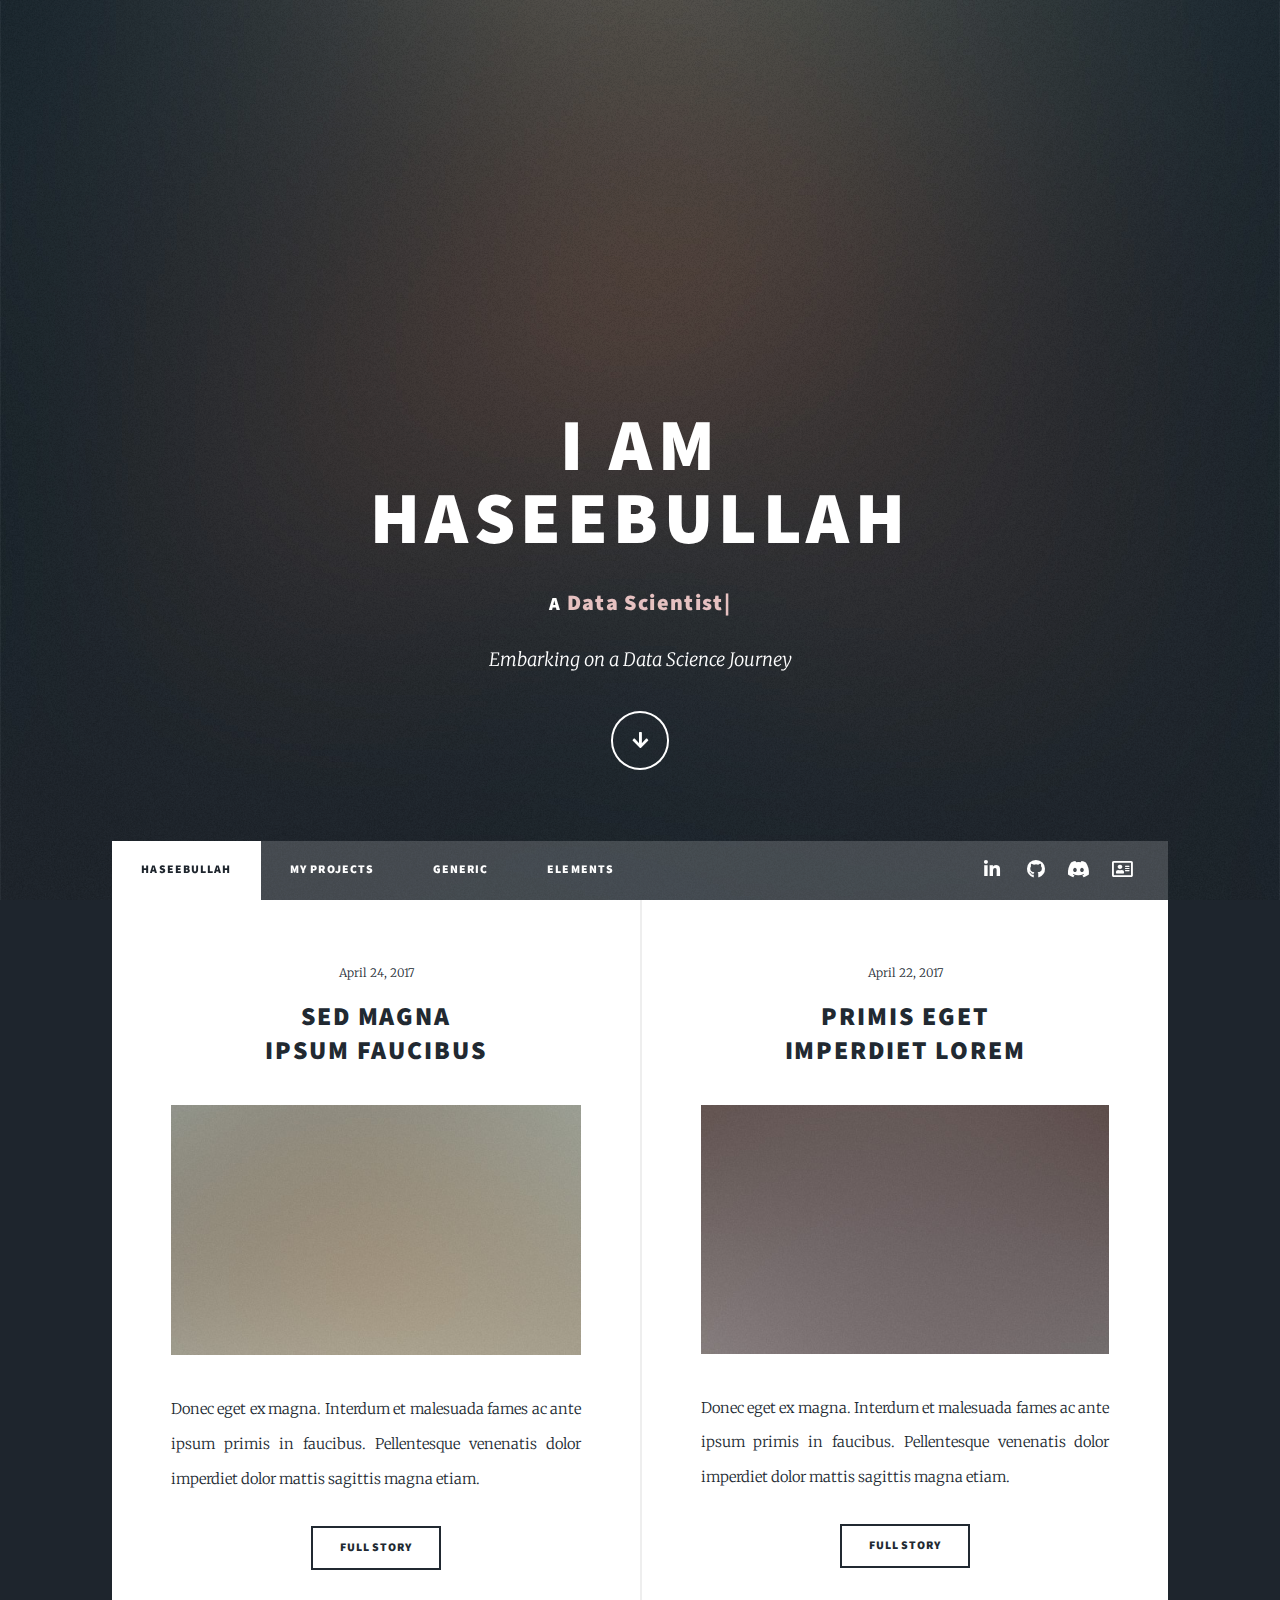
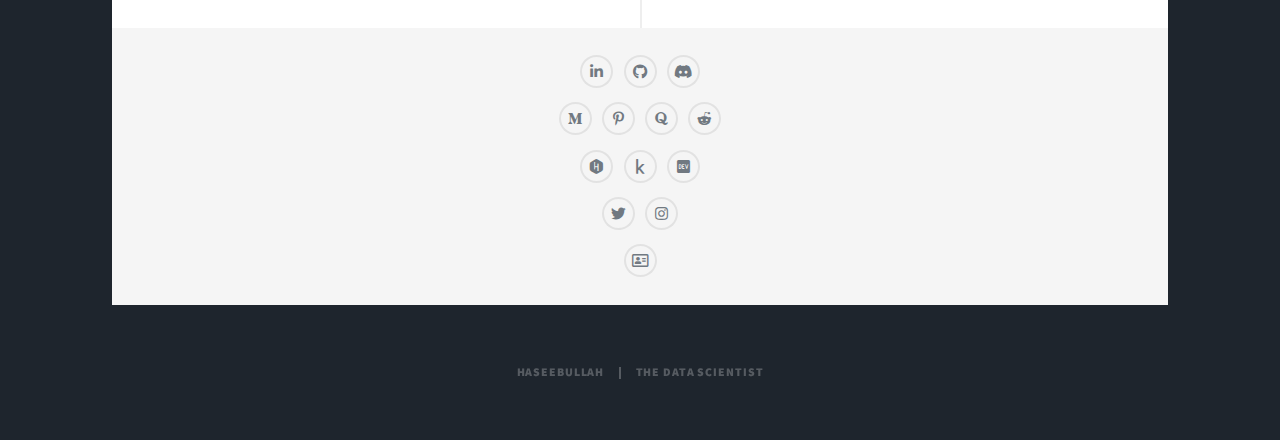
==== commit e85afa91: "Developed Projects Page" ====
--- a/index.html
+++ b/index.html
@@ -1,229 +1,178 @@
 <!DOCTYPE HTML>
-<!--
-	Massively by HTML5 UP
-	html5up.net | @ajlkn
-	Free for personal and commercial use under the CCA 3.0 license (html5up.net/license)
--->
 <html>
 	<head>
-		<title>Massively by HTML5 UP</title>
+		<title>Portfolio - Haseebullah</title>
+		
 		<meta charset="utf-8" />
 		<meta name="viewport" content="width=device-width, initial-scale=1, user-scalable=no" />
+		
 		<link rel="stylesheet" href="assets/css/main.css" />
 		<noscript><link rel="stylesheet" href="assets/css/noscript.css" /></noscript>
+
+		<style>
+			body {
+        user-select: none;
+      }
+
+      #intro h3 span {
+				font-size: larger;
+				color: #e6c1c1;
+				letter-spacing: 2spx;
+				text-transform: capitalize;
+			}
+
+			#footer section {
+        display: flex;
+        flex-direction: column;
+        align-items: center;
+
+        padding: 20px;
+      }
+
+      #footer ul {
+        margin: 0px;
+        padding: 6px;
+      }
+		</style>
+
 	</head>
 	<body class="is-preload">
 
 		<!-- Wrapper -->
-			<div id="wrapper" class="fade-in">
+		<div id="wrapper" class="fade-in">
 
-				<!-- Intro -->
-					<div id="intro">
-						<h1>This is<br />
-						Massively</h1>
-						<p>A free, fully responsive HTML5 + CSS3 site template designed by <a href="https://twitter.com/ajlkn">@ajlkn</a> for <a href="https://html5up.net">HTML5 UP</a><br />
-						and released for free under the <a href="https://html5up.net/license">Creative Commons license</a>.</p>
-						<ul class="actions">
-							<li><a href="#header" class="button icon solid solo fa-arrow-down scrolly">Continue</a></li>
-						</ul>
-					</div>
-
-				<!-- Header -->
-					<header id="header">
-						<a href="index.html" class="logo">Massively</a>
-					</header>
-
-				<!-- Nav -->
-					<nav id="nav">
-						<ul class="links">
-							<li class="active"><a href="index.html">This is Massively</a></li>
-							<li><a href="generic.html">Generic Page</a></li>
-							<li><a href="elements.html">Elements Reference</a></li>
-						</ul>
-						<ul class="icons">
-							<li><a href="#" class="icon brands fa-twitter"><span class="label">Twitter</span></a></li>
-							<li><a href="#" class="icon brands fa-facebook-f"><span class="label">Facebook</span></a></li>
-							<li><a href="#" class="icon brands fa-instagram"><span class="label">Instagram</span></a></li>
-							<li><a href="#" class="icon brands fa-github"><span class="label">GitHub</span></a></li>
-						</ul>
-					</nav>
-
-				<!-- Main -->
-					<div id="main">
-
-						<!-- Featured Post -->
-							<article class="post featured">
-								<header class="major">
-									<span class="date">April 25, 2017</span>
-									<h2><a href="#">And this is a<br />
-									massive headline</a></h2>
-									<p>Aenean ornare velit lacus varius enim ullamcorper proin aliquam<br />
-									facilisis ante sed etiam magna interdum congue. Lorem ipsum dolor<br />
-									amet nullam sed etiam veroeros.</p>
-								</header>
-								<a href="#" class="image main"><img src="images/pic01.jpg" alt="" /></a>
-								<ul class="actions special">
-									<li><a href="#" class="button large">Full Story</a></li>
-								</ul>
-							</article>
-
-						<!-- Posts -->
-							<section class="posts">
-								<article>
-									<header>
-										<span class="date">April 24, 2017</span>
-										<h2><a href="#">Sed magna<br />
-										ipsum faucibus</a></h2>
-									</header>
-									<a href="#" class="image fit"><img src="images/pic02.jpg" alt="" /></a>
-									<p>Donec eget ex magna. Interdum et malesuada fames ac ante ipsum primis in faucibus. Pellentesque venenatis dolor imperdiet dolor mattis sagittis magna etiam.</p>
-									<ul class="actions special">
-										<li><a href="#" class="button">Full Story</a></li>
-									</ul>
-								</article>
-								<article>
-									<header>
-										<span class="date">April 22, 2017</span>
-										<h2><a href="#">Primis eget<br />
-										imperdiet lorem</a></h2>
-									</header>
-									<a href="#" class="image fit"><img src="images/pic03.jpg" alt="" /></a>
-									<p>Donec eget ex magna. Interdum et malesuada fames ac ante ipsum primis in faucibus. Pellentesque venenatis dolor imperdiet dolor mattis sagittis magna etiam.</p>
-									<ul class="actions special">
-										<li><a href="#" class="button">Full Story</a></li>
-									</ul>
-								</article>
-								<article>
-									<header>
-										<span class="date">April 18, 2017</span>
-										<h2><a href="#">Ante mattis<br />
-										interdum dolor</a></h2>
-									</header>
-									<a href="#" class="image fit"><img src="images/pic04.jpg" alt="" /></a>
-									<p>Donec eget ex magna. Interdum et malesuada fames ac ante ipsum primis in faucibus. Pellentesque venenatis dolor imperdiet dolor mattis sagittis magna etiam.</p>
-									<ul class="actions special">
-										<li><a href="#" class="button">Full Story</a></li>
-									</ul>
-								</article>
-								<article>
-									<header>
-										<span class="date">April 14, 2017</span>
-										<h2><a href="#">Tempus sed<br />
-										nulla imperdiet</a></h2>
-									</header>
-									<a href="#" class="image fit"><img src="images/pic05.jpg" alt="" /></a>
-									<p>Donec eget ex magna. Interdum et malesuada fames ac ante ipsum primis in faucibus. Pellentesque venenatis dolor imperdiet dolor mattis sagittis magna etiam.</p>
-									<ul class="actions special">
-										<li><a href="#" class="button">Full Story</a></li>
-									</ul>
-								</article>
-								<article>
-									<header>
-										<span class="date">April 11, 2017</span>
-										<h2><a href="#">Odio magna<br />
-										sed consectetur</a></h2>
-									</header>
-									<a href="#" class="image fit"><img src="images/pic06.jpg" alt="" /></a>
-									<p>Donec eget ex magna. Interdum et malesuada fames ac ante ipsum primis in faucibus. Pellentesque venenatis dolor imperdiet dolor mattis sagittis magna etiam.</p>
-									<ul class="actions special">
-										<li><a href="#" class="button">Full Story</a></li>
-									</ul>
-								</article>
-								<article>
-									<header>
-										<span class="date">April 7, 2017</span>
-										<h2><a href="#">Augue lorem<br />
-										primis vestibulum</a></h2>
-									</header>
-									<a href="#" class="image fit"><img src="images/pic07.jpg" alt="" /></a>
-									<p>Donec eget ex magna. Interdum et malesuada fames ac ante ipsum primis in faucibus. Pellentesque venenatis dolor imperdiet dolor mattis sagittis magna etiam.</p>
-									<ul class="actions special">
-										<li><a href="#" class="button">Full Story</a></li>
-									</ul>
-								</article>
-							</section>
-
-						<!-- Footer -->
-							<footer>
-								<div class="pagination">
-									<!--<a href="#" class="previous">Prev</a>-->
-									<a href="#" class="page active">1</a>
-									<a href="#" class="page">2</a>
-									<a href="#" class="page">3</a>
-									<span class="extra">&hellip;</span>
-									<a href="#" class="page">8</a>
-									<a href="#" class="page">9</a>
-									<a href="#" class="page">10</a>
-									<a href="#" class="next">Next</a>
-								</div>
-							</footer>
-
-					</div>
-
-				<!-- Footer -->
-					<footer id="footer">
-						<section>
-							<form method="post" action="#">
-								<div class="fields">
-									<div class="field">
-										<label for="name">Name</label>
-										<input type="text" name="name" id="name" />
-									</div>
-									<div class="field">
-										<label for="email">Email</label>
-										<input type="text" name="email" id="email" />
-									</div>
-									<div class="field">
-										<label for="message">Message</label>
-										<textarea name="message" id="message" rows="3"></textarea>
-									</div>
-								</div>
-								<ul class="actions">
-									<li><input type="submit" value="Send Message" /></li>
-								</ul>
-							</form>
-						</section>
-						<section class="split contact">
-							<section class="alt">
-								<h3>Address</h3>
-								<p>1234 Somewhere Road #87257<br />
-								Nashville, TN 00000-0000</p>
-							</section>
-							<section>
-								<h3>Phone</h3>
-								<p><a href="#">(000) 000-0000</a></p>
-							</section>
-							<section>
-								<h3>Email</h3>
-								<p><a href="#">info@untitled.tld</a></p>
-							</section>
-							<section>
-								<h3>Social</h3>
-								<ul class="icons alt">
-									<li><a href="#" class="icon brands alt fa-twitter"><span class="label">Twitter</span></a></li>
-									<li><a href="#" class="icon brands alt fa-facebook-f"><span class="label">Facebook</span></a></li>
-									<li><a href="#" class="icon brands alt fa-instagram"><span class="label">Instagram</span></a></li>
-									<li><a href="#" class="icon brands alt fa-github"><span class="label">GitHub</span></a></li>
-								</ul>
-							</section>
-						</section>
-					</footer>
-
-				<!-- Copyright -->
-					<div id="copyright">
-						<ul><li>&copy; Untitled</li><li>Design: <a href="https://html5up.net">HTML5 UP</a></li></ul>
-					</div>
+			<div id="intro">
+				
+				<h1 class="myName">I am <br/> Haseebullah</h1>
+				
+				<!--Using Typed.js and custom Script -->
+				<h3>A <span class="myTitle" data-typed-items="Data Scientist, Programmer, Freelancer"></span></h3>
+				
+				<p>Embarking on a Data Science Journey</p>
+				
+				<!-- Down Arrow Button -->
+				<ul class="actions">
+					<li><a href="#header" class="button icon solid solo fa-arrow-down scrolly">Continue</a></li>
+				</ul>
 
 			</div>
 
+			<header id="header">
+				<a href="index.html" class="logo">Haseebullah</a>
+			</header>
+
+			<nav id="nav">
+				
+				<ul class="links">
+					<li class="active"><a href="index.html#header">Haseebullah</a></li>
+					<li><a href="projects.html">My Projects</a></li>
+					<li><a href="generic.html">Generic</a></li>
+					<li><a href="elements.html">Elements</a></li>
+				</ul>
+				
+				<ul class="icons">
+					
+					<li><a href="https://www.linkedin.com/in/haseebullah-amanat-767b1719b/" target="_blank" class="icon brands fa-linkedin-in"><span class="label">LinkenIn</span></a></li>
+					<li><a href="https://www.github.com/Haseebullah9012/" target="_blank" class="icon brands fa-github"><span class="label">GitHub</span></a></li>
+					<li><a href="https://www.discordapp.com/users/826002117604409355" target="_blank" class="icon brands fa-discord"><span class="label">Discord</span></a></li>
+					
+					<li><a href="/assets/documents/HaseebullahResume.pdf" target="_blank" class="icon fa-address-card"><span class="label">Haseebullah's Resume</span></a></li>
+						
+				</ul>
+
+			</nav>
+
+			<div id="main">
+
+				<section class="posts">
+					
+					<article>
+						<header>
+							<span class="date">April 24, 2017</span>
+							<h2><a href="#">Sed magna<br />
+							ipsum faucibus</a></h2>
+						</header>
+						<a href="#" class="image fit"><img src="images/pic02.jpg" alt="" /></a>
+						<p>Donec eget ex magna. Interdum et malesuada fames ac ante ipsum primis in faucibus. Pellentesque venenatis dolor imperdiet dolor mattis sagittis magna etiam.</p>
+						<ul class="actions special">
+							<li><a href="#" class="button">Full Story</a></li>
+						</ul>
+					</article>
+					
+					<article>
+						<header>
+							<span class="date">April 22, 2017</span>
+							<h2><a href="#">Primis eget<br />
+							imperdiet lorem</a></h2>
+						</header>
+						<a href="#" class="image fit"><img src="images/pic03.jpg" alt="" /></a>
+						<p>Donec eget ex magna. Interdum et malesuada fames ac ante ipsum primis in faucibus. Pellentesque venenatis dolor imperdiet dolor mattis sagittis magna etiam.</p>
+						<ul class="actions special">
+							<li><a href="#" class="button">Full Story</a></li>
+						</ul>
+					</article>
+					
+				</section>
+
+			</div>
+
+			<footer id="footer">
+        <section>
+          <ul class="icons alt">
+					
+            <li><a href="https://www.linkedin.com/in/haseebullah-amanat-767b1719b/" target="_blank" class="icon brands fa-linkedin-in"><span class="label">LinkenIn</span></a></li>
+            <li><a href="https://www.github.com/Haseebullah9012/" target="_blank" class="icon brands fa-github"><span class="label">GitHub</span></a></li>
+            <li><a href="https://www.discordapp.com/users/826002117604409355" target="_blank" class="icon brands fa-discord"><span class="label">Discord</span></a></li>
+          </ul>
+          <ul class="icons alt">
+            <li><a href="https://www.medium.com/@haseebullah.amanat" target="_blank" class="icon brands fa-medium-m"><span class="label">Medium</span></a></li>
+            <li><a href="https://www.pinterest.com/haseebullah9012/" target="_blank" class="icon brands fa-pinterest-p"><span class="label">Pinterest</span></a></li>
+            <li><a href="https://www.quora.com/profile/Haseebullah-Amanat/" target="_blank" class="icon brands fa-quora"><span class="label">Quora</span></a></li>
+            <li><a href="https://www.reddit.com/user/Haseebullah_9012/" target="_blank" class="icon brands fa-reddit-alien"><span class="label">Reddit</span></a></li>
+          </ul>
+          <ul class="icons alt">
+            <li><a href="https://www.hackerrank.com/profile/Haseebullah9012" target="_blank" class="icon brands fa-hackerrank"><span class="label">HackerRank</span></a></li>
+            <li><a href="https://www.kaggle.com/haseebullah9012" target="_blank" class="icon brands fa-kaggle"><span class="label">Kaggle</span></a></li>
+            <li><a href="https://www.leetcode.com/u/user5558ff/" target="_blank" class="icon brands fa-dev"><span class="label">Leetcode</span></a></li>
+          </ul>
+          <ul class="icons alt">
+            <li><a href="https://www.twitter.com/Haseebullah9012" target="_blank" class="icon brands fa-twitter"><span class="label">Twitter</span></a></li>
+            <li><a href="https://www.instagram.com/haseebullah_9012/" target="_blank" class="icon brands fa-instagram"><span class="label">Instagram</span></a></li>
+          </ul>
+          <ul class="icons alt">
+            <li><a href="/assets/documents/HaseebullahResume.pdf" target="_blank" class="icon fa-address-card"><span class="label">Haseebullah's Resume</span></a></li>
+          </ul>
+        </section>
+			</footer>
+
+			<div id="copyright">
+				<ul><li>Haseebullah</li><li>The Data Scientist</li></ul>
+			</div>
+
+		</div>
+
 		<!-- Scripts -->
-			<script src="assets/js/jquery.min.js"></script>
-			<script src="assets/js/jquery.scrollex.min.js"></script>
-			<script src="assets/js/jquery.scrolly.min.js"></script>
-			<script src="assets/js/browser.min.js"></script>
-			<script src="assets/js/breakpoints.min.js"></script>
-			<script src="assets/js/util.js"></script>
-			<script src="assets/js/main.js"></script>
-
+		<script src="assets/js/jquery.min.js"></script>
+		<script src="assets/js/jquery.scrollex.min.js"></script>
+		<script src="assets/js/jquery.scrolly.min.js"></script>
+		<script src="assets/js/browser.min.js"></script>
+		<script src="assets/js/breakpoints.min.js"></script>
+		<script src="assets/js/util.js"></script>
+		
+		<script src="assets/js/typed.js/typed.umd.js"></script>
+		
+		<script src="assets/js/main.js"></script>
+		
+		<script>
+			//Add Typed Words Animation Effect
+			new Typed('#intro .myTitle', {
+				strings: $('#intro .myTitle')[0].getAttribute('data-typed-items').split(','),
+				loop: true,
+				typeSpeed: 80,
+				backSpeed: 50,
+				backDelay: 1500
+			});
+		</script>
+		
 	</body>
-</html>+</html>
--- a/assets/css/main.css
+++ b/assets/css/main.css
@@ -1,3 +1,4 @@
+@import url(font-awesome4.7.0.min.css);
 @import url(fontawesome-all.min.css);
 @import url("https://fonts.googleapis.com/css?family=Merriweather:300,700,300italic,700italic|Source+Sans+Pro:900");
 
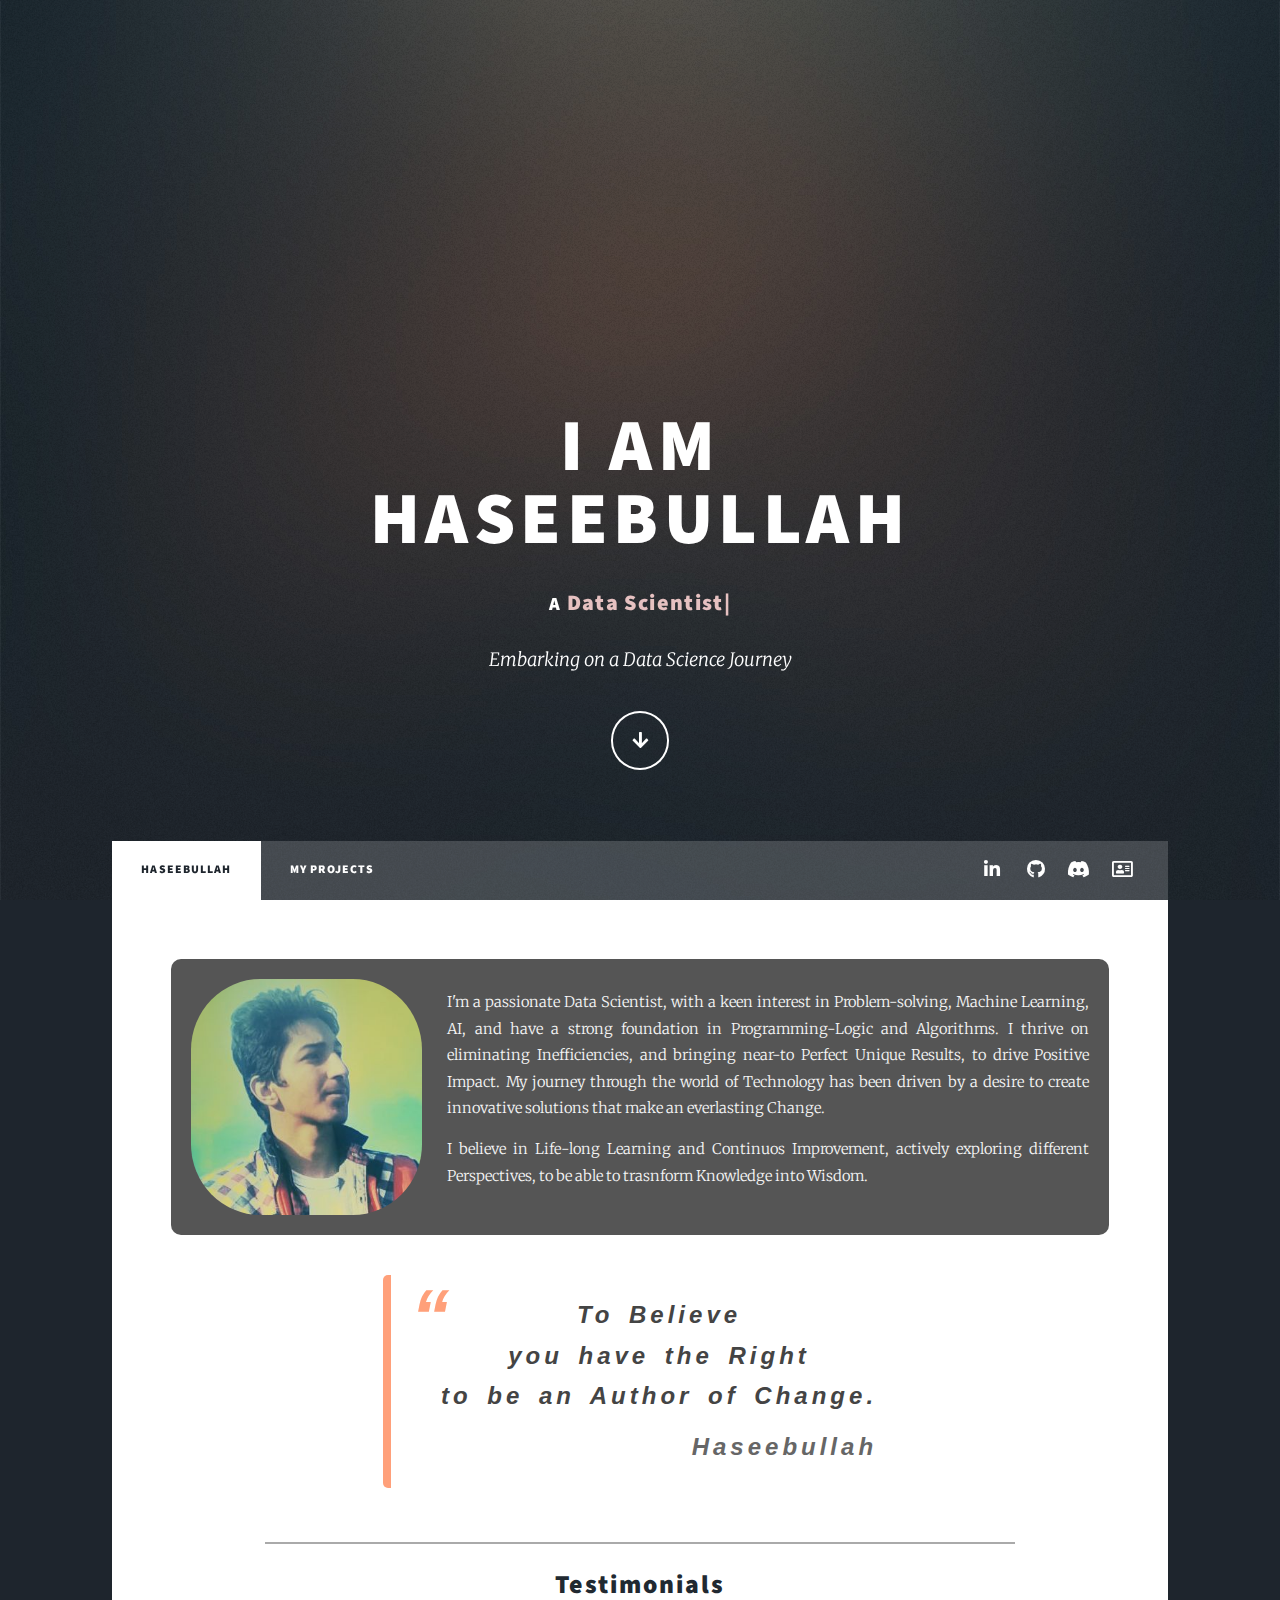
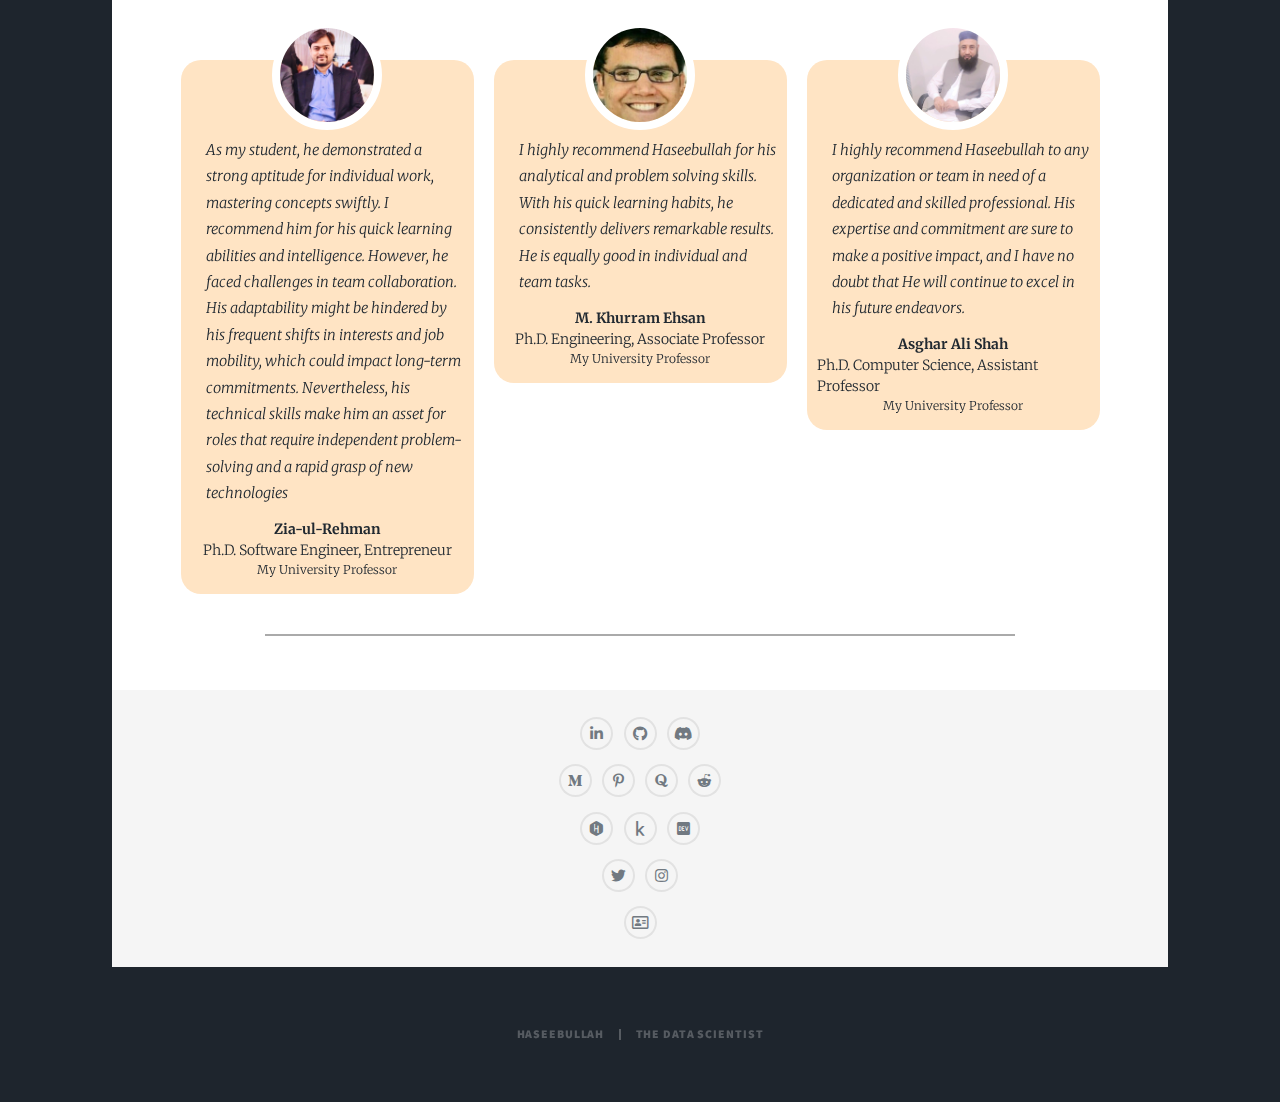
==== commit 8ef1ff4b: "Developed AboutMe Page" ====
--- a/index.html
+++ b/index.html
@@ -7,6 +7,10 @@
 		<meta name="viewport" content="width=device-width, initial-scale=1, user-scalable=no" />
 		
 		<link rel="stylesheet" href="assets/css/main.css" />
+		<link rel="stylesheet" href="assets/css/SlickCarousel/slick.css" />
+		<link rel="stylesheet" href="assets/css/SlickCarousel/slick-theme.css" />
+		
+		<link rel="stylesheet" href="/assets/myStylesScripts/aboutMe.css" />
 		<noscript><link rel="stylesheet" href="assets/css/noscript.css" /></noscript>
 
 		<style>
@@ -66,8 +70,6 @@
 				<ul class="links">
 					<li class="active"><a href="index.html#header">Haseebullah</a></li>
 					<li><a href="projects.html">My Projects</a></li>
-					<li><a href="generic.html">Generic</a></li>
-					<li><a href="elements.html">Elements</a></li>
 				</ul>
 				
 				<ul class="icons">
@@ -84,34 +86,80 @@
 
 			<div id="main">
 
-				<section class="posts">
-					
-					<article>
-						<header>
-							<span class="date">April 24, 2017</span>
-							<h2><a href="#">Sed magna<br />
-							ipsum faucibus</a></h2>
-						</header>
-						<a href="#" class="image fit"><img src="images/pic02.jpg" alt="" /></a>
-						<p>Donec eget ex magna. Interdum et malesuada fames ac ante ipsum primis in faucibus. Pellentesque venenatis dolor imperdiet dolor mattis sagittis magna etiam.</p>
-						<ul class="actions special">
-							<li><a href="#" class="button">Full Story</a></li>
-						</ul>
-					</article>
-					
-					<article>
-						<header>
-							<span class="date">April 22, 2017</span>
-							<h2><a href="#">Primis eget<br />
-							imperdiet lorem</a></h2>
-						</header>
-						<a href="#" class="image fit"><img src="images/pic03.jpg" alt="" /></a>
-						<p>Donec eget ex magna. Interdum et malesuada fames ac ante ipsum primis in faucibus. Pellentesque venenatis dolor imperdiet dolor mattis sagittis magna etiam.</p>
-						<ul class="actions special">
-							<li><a href="#" class="button">Full Story</a></li>
-						</ul>
-					</article>
-					
+				<section class="aboutMe">
+					
+					<div id="brief-introduction">
+						<div>
+							<div class="image">
+								<img src="/assets/images/MyProfileImage.jpg" alt="Haseebullah's Profile Image">
+							</div>
+							<div class="paragraph">
+								<p>
+									I'm a passionate Data Scientist, with a keen interest in Problem-solving, Machine Learning, AI, and have a strong foundation in Programming-Logic and Algorithms. 
+									I thrive on eliminating Inefficiencies, and bringing near-to Perfect Unique Results, to drive Positive Impact. 
+									My journey through the world of Technology has been driven by a desire to create innovative solutions that make an everlasting Change.
+								</p>
+								<p>
+									I believe in Life-long Learning and Continuos Improvement, actively exploring different Perspectives, to be able to trasnform Knowledge into Wisdom. 
+								</p>
+							</div>
+						</div>
+						
+					</div>
+					
+					<div id="myQuote">
+						<blockquote>
+							To Believe <br>
+							you have the Right <br>
+							to be an Author of Change.
+							<span class="name">Haseebullah</span>
+						</blockquote>
+					</div>
+
+					<hr>
+					
+					<div id="testimonials">
+						<h2>Testimonials</h2>
+						
+						<div class="container">
+							<div class="card" data-name="zia-ul-rehman">
+								<div class="image"><img src="/assets/images/Zia-ul-Rehman.jpg" alt="Zia-ul-Rehman Profile Image"></div>
+								<blockquote>As my student, he demonstrated a strong aptitude for individual work, mastering concepts swiftly. I recommend him for his quick learning abilities and intelligence. However, he faced challenges in team collaboration. His adaptability might be hindered by his frequent shifts in interests and job mobility, which could impact long-term commitments. Nevertheless, his technical skills make him an asset for roles that require independent problem-solving and a rapid grasp of new technologies</blockquote>
+								
+								<div class="footer">
+									<span class="name">Zia-ul-Rehman</span>
+									<span class="profession">Ph.D. Software Engineer, Entrepreneur</span>
+									<span class="myRelation">My University Professor</span>
+								</div>
+							</div>
+							
+							<div class="card" data-name="khurram-ehsan">
+								<div class="image"><img src="/assets/images/KhurramEhsan.jpg" alt="Khurram Ehsan Profile Image"></div>
+								<blockquote>I highly recommend Haseebullah for his analytical and problem solving skills. With his quick learning habits, he consistently delivers remarkable results. He is equally good in individual and team tasks.</blockquote>
+								
+								<div class="footer">
+									<span class="name">M. Khurram Ehsan</span>
+									<span class="profession">Ph.D. Engineering, Associate Professor</span>
+									<span class="myRelation">My University Professor</span>
+								</div>
+							</div>
+							
+							<div class="card" data-name="asghar-ali-shah">
+								<div class="image"><img src="/assets/images/AsgharAliShah.jpg" alt="Asghar Ali Profile Image"></div>
+								<blockquote>I highly recommend Haseebullah to any organization or team in need of a dedicated and skilled professional. His expertise and commitment are sure to make a positive impact, and I have no doubt that He will continue to excel in his future endeavors.</blockquote>
+								
+								<div class="footer">
+									<span class="name">Asghar Ali Shah</span>
+									<span class="profession">Ph.D. Computer Science, Assistant Professor</span>
+									<span class="myRelation">My University Professor</span>
+								</div>
+							</div>
+						</div>
+
+					</div>
+
+					<hr>
+
 				</section>
 
 			</div>
@@ -160,7 +208,8 @@
 		<script src="assets/js/util.js"></script>
 		
 		<script src="assets/js/typed.js/typed.umd.js"></script>
-		
+		<script src="assets/js/SlickCarousel/slick.min.js"></script>
+
 		<script src="assets/js/main.js"></script>
 		
 		<script>
@@ -174,5 +223,22 @@
 			});
 		</script>
 		
+		<script>
+			//Testimonials Carousel using Slick Library
+			let slidesCount = 1;
+			if($("body").width() > 1000)
+				slidesCount = 3;
+			else if($("body").width() > 800)
+				slidesCount = 2;
+			
+			$('#testimonials .container').slick({
+				slidesToShow: slidesCount,
+				slidesToScroll: 1,
+				autoplay: true,
+				autoplaySpeed: 1500,
+			});
+			
+		</script>
+
 	</body>
 </html>
--- a/assets/myStylesScripts/aboutMe.css
+++ b/assets/myStylesScripts/aboutMe.css
@@ -0,0 +1 @@
+#main hr{margin:25px 10%;border-width:2px;border-color:#aaa}#brief-introduction{padding:20px;background-color:#555;border-radius:10px;margin-bottom:40px}#brief-introduction div{display:flex;flex-direction:row;align-items:center}#brief-introduction div .image{flex:2}#brief-introduction div .image img{width:90%;height:90%;border-radius:30%}#brief-introduction div .paragraph{flex:5;flex-direction:column;color:#f5f5f5;line-height:1.8}#brief-introduction div .paragraph p{margin-bottom:15px}#myQuote{display:flex;justify-content:center;margin:20px 0}#myQuote blockquote{position:relative;text-align:center;letter-spacing:4px;line-height:1.7;word-spacing:5px;color:#444;border-left:8px solid #ffa07a;border-radius:5px;font-size:24px;font-weight:bold;font-family:"Open Sans",sans-serif;font-style:italic;padding:20px;padding-left:50px}#myQuote blockquote::before{position:absolute;content:"“";color:#ffa07a;font-size:3.2em;left:20px;top:-25px;font-family:Arial,sans-serif}#myQuote blockquote .name{display:block;text-align:right;color:#666;letter-spacing:4px;margin-top:10px}#testimonials h2{text-transform:capitalize;text-align:center}#testimonials .container{display:flex;flex-wrap:wrap;justify-content:center}#testimonials .container .card{background-color:bisque;margin:35px 10px 15px;border-radius:20px;padding:15px 10px 15px}#testimonials .container .card .image{position:relative;margin-bottom:55px}#testimonials .container .card .image img{width:110px;height:110px;border-radius:50%;position:absolute;top:-55px;border:8px solid #fff}#testimonials .container .card blockquote{padding-left:15px;-webkit-text-emphasis:none;text-emphasis:none;margin-bottom:5px;line-height:1.8;border:none}#testimonials .container .card div{display:flex;flex-direction:column;align-items:center}#testimonials .container .card div span{margin:0;padding:0;line-height:1.5}#testimonials .container .card div span.name{font-size:14px;font-weight:bold}#testimonials .container .card div span.profession{font-size:14px}#testimonials .container .card div span.myRelation{font-size:12px}@media screen and (max-width: 1024px){#brief-introduction div .image{flex:4}#brief-introduction div .image img{width:92%;height:92%}#brief-introduction div .paragraph{flex:7}}@media screen and (max-width: 920px){#brief-introduction div{display:block}#brief-introduction div .image{float:left;width:250px}#brief-introduction div .paragraph{padding:10px}}@media screen and (max-width: 740px){#brief-introduction div{display:flex;flex-direction:column}#brief-introduction div .image{width:50%}}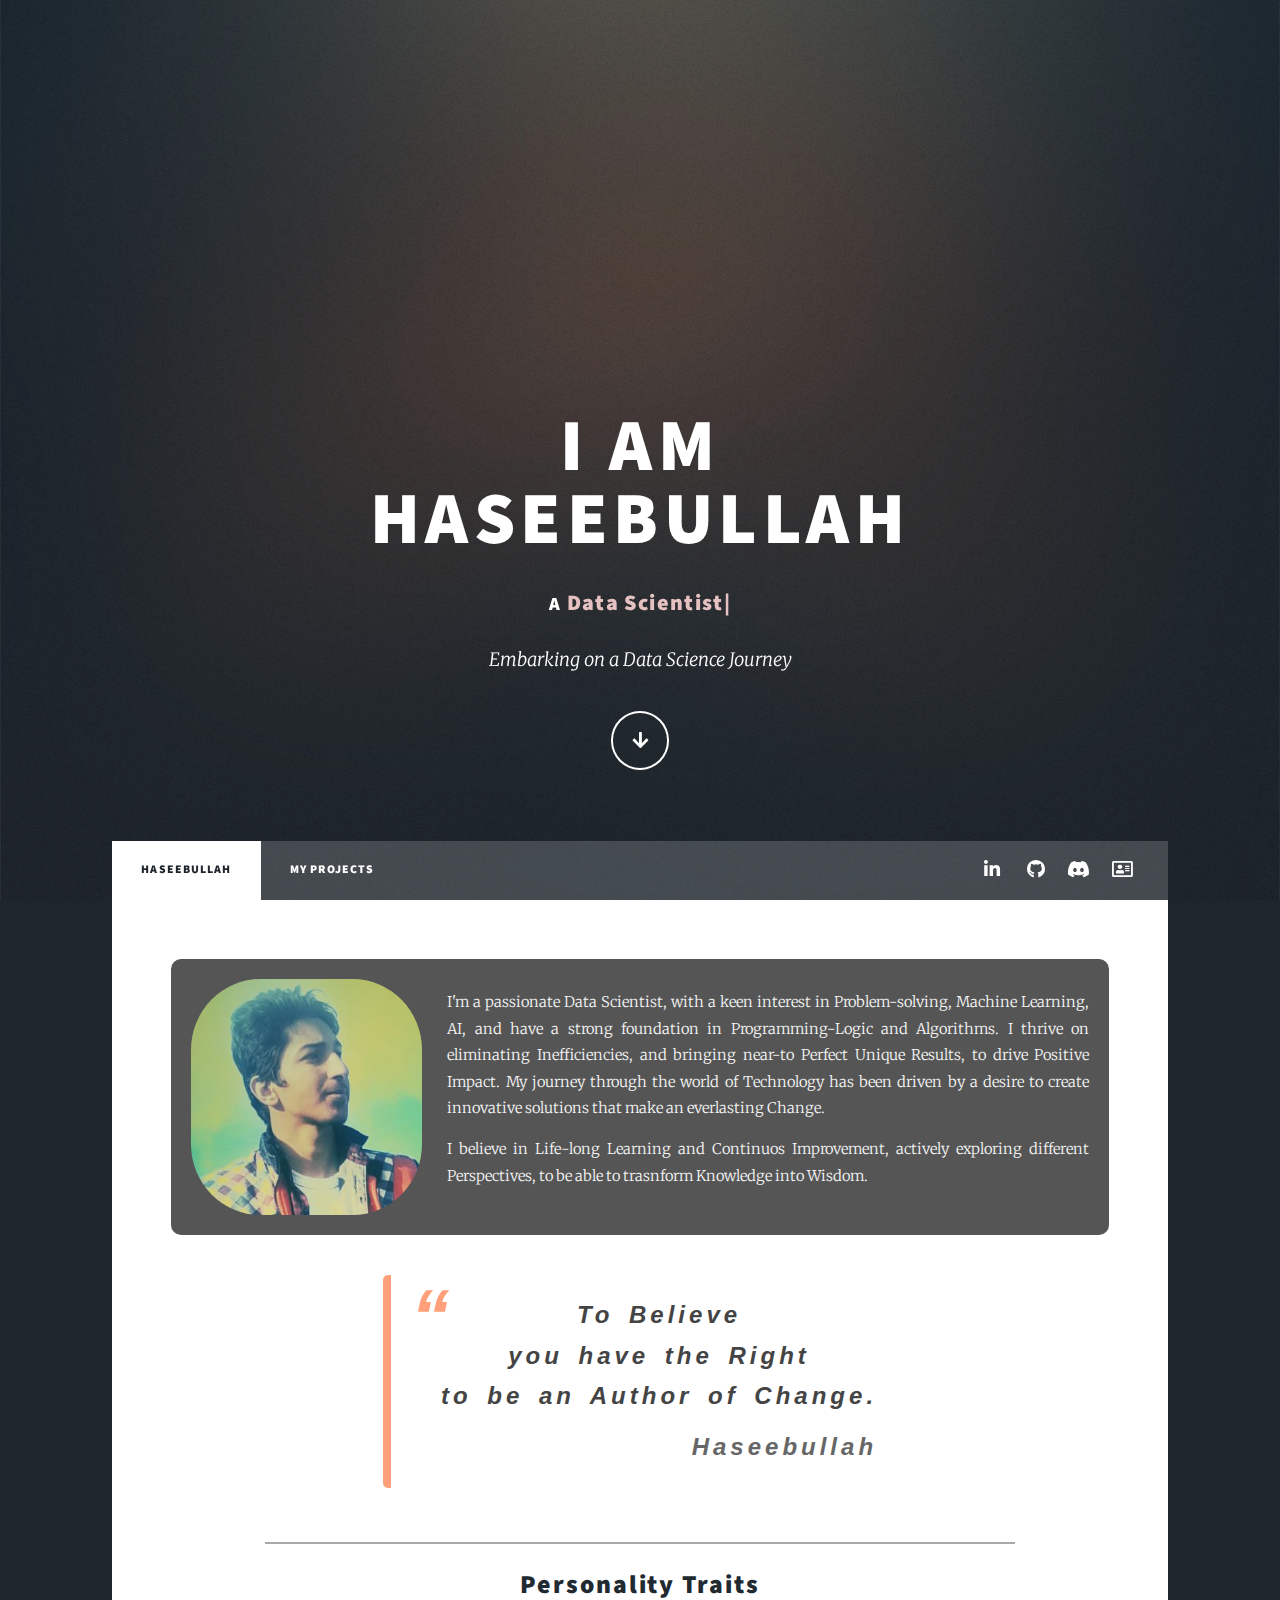
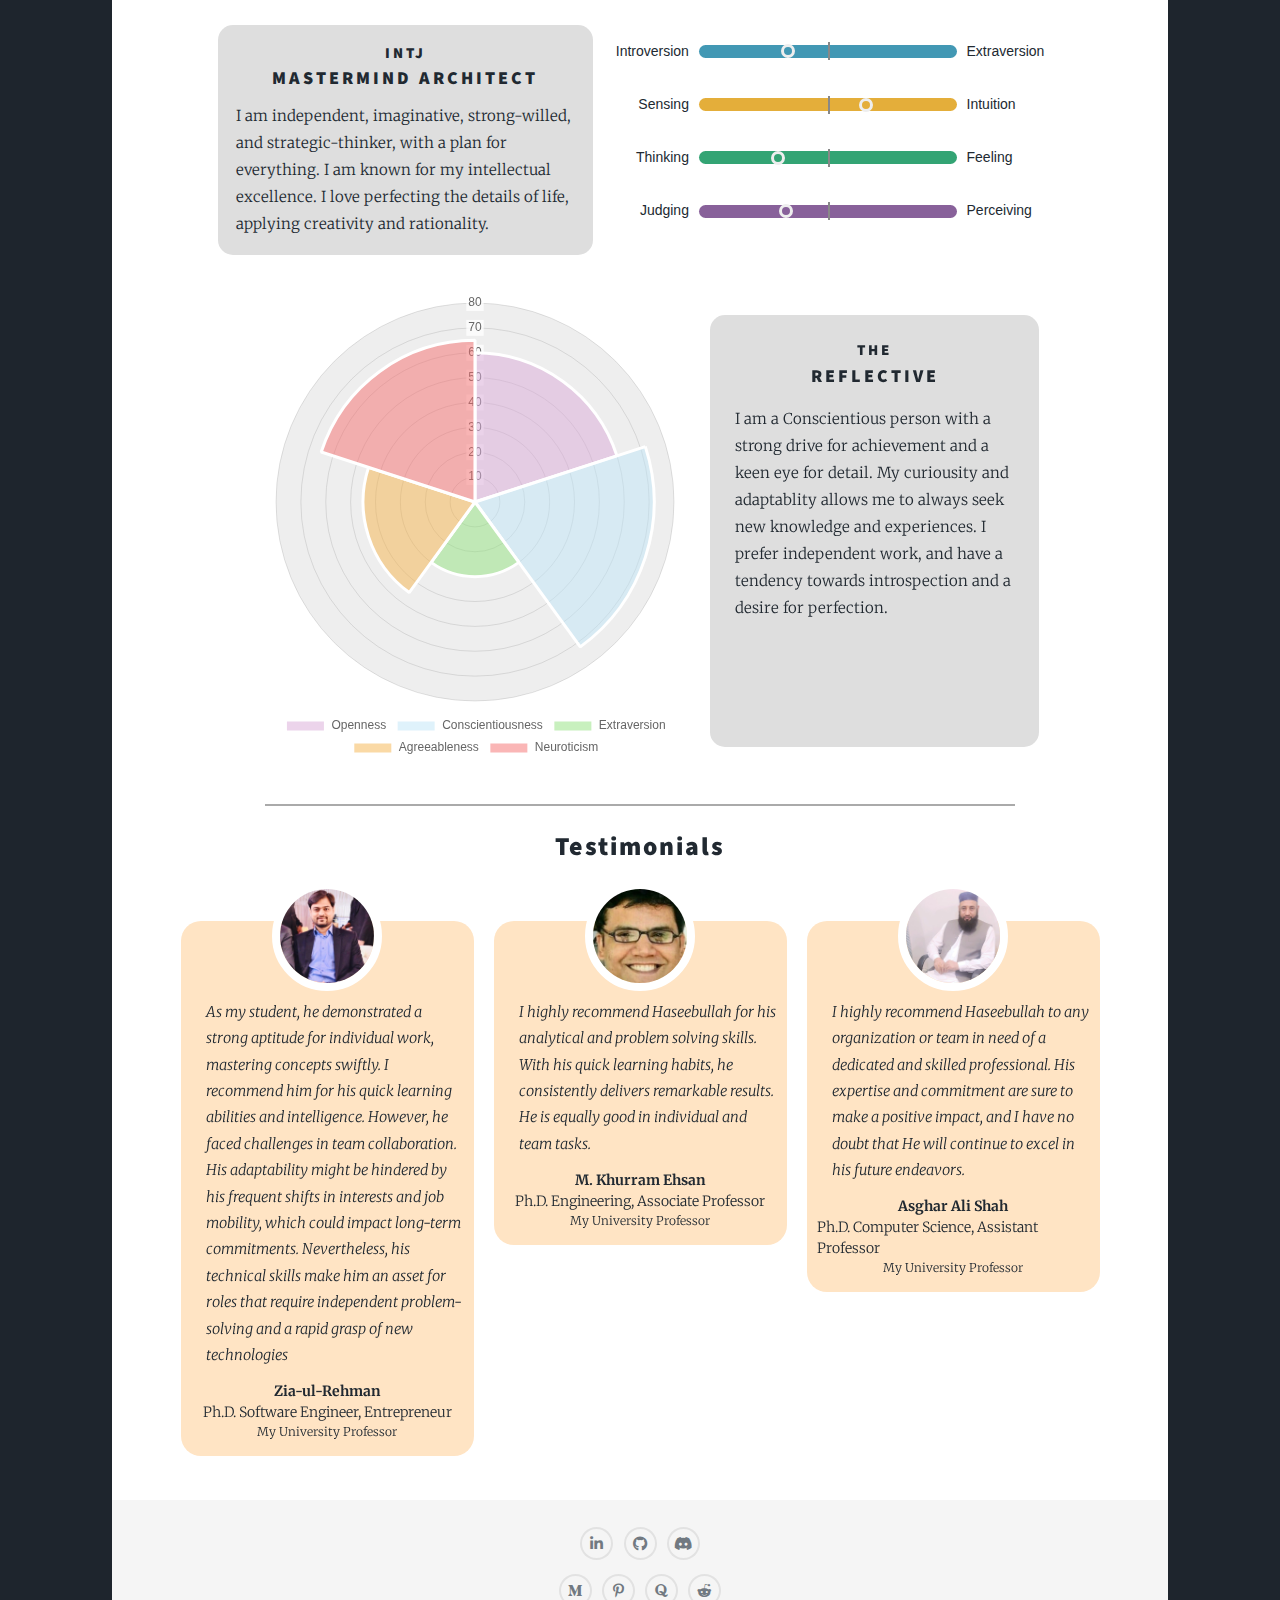
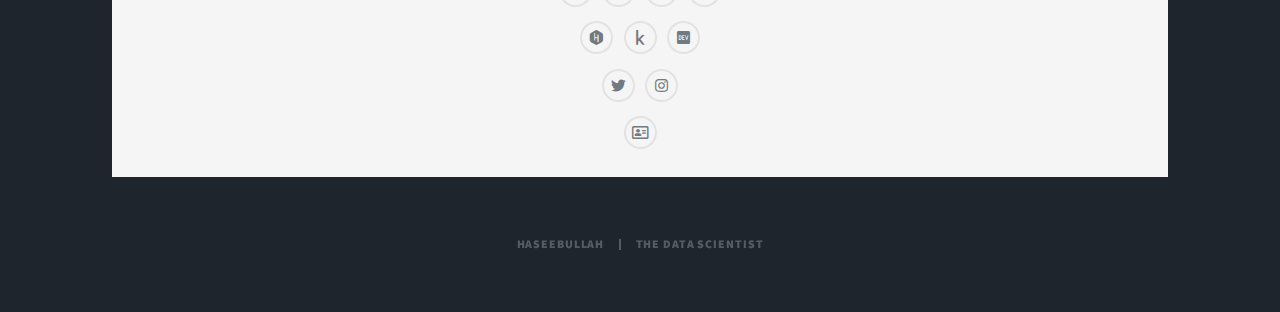
==== commit 0f85191c: "Developed my Personality Traits Section" ====
--- a/index.html
+++ b/index.html
@@ -10,7 +10,7 @@
 		<link rel="stylesheet" href="assets/css/SlickCarousel/slick.css" />
 		<link rel="stylesheet" href="assets/css/SlickCarousel/slick-theme.css" />
 		
-		<link rel="stylesheet" href="/assets/myStylesScripts/aboutMe.css" />
+		<link rel="stylesheet" href="assets/myStylesScripts/aboutMe.css" />
 		<noscript><link rel="stylesheet" href="assets/css/noscript.css" /></noscript>
 
 		<style>
@@ -42,7 +42,6 @@
 	</head>
 	<body class="is-preload">
 
-		<!-- Wrapper -->
 		<div id="wrapper" class="fade-in">
 
 			<div id="intro">
@@ -78,7 +77,7 @@
 					<li><a href="https://www.github.com/Haseebullah9012/" target="_blank" class="icon brands fa-github"><span class="label">GitHub</span></a></li>
 					<li><a href="https://www.discordapp.com/users/826002117604409355" target="_blank" class="icon brands fa-discord"><span class="label">Discord</span></a></li>
 					
-					<li><a href="/assets/documents/HaseebullahResume.pdf" target="_blank" class="icon fa-address-card"><span class="label">Haseebullah's Resume</span></a></li>
+					<li><a href="assets/documents/HaseebullahResume.pdf" target="_blank" class="icon fa-address-card"><span class="label">Haseebullah's Resume</span></a></li>
 						
 				</ul>
 
@@ -91,7 +90,7 @@
 					<div id="brief-introduction">
 						<div>
 							<div class="image">
-								<img src="/assets/images/MyProfileImage.jpg" alt="Haseebullah's Profile Image">
+								<img src="assets/images/MyProfileImage.jpg" alt="Haseebullah's Profile Image">
 							</div>
 							<div class="paragraph">
 								<p>
@@ -117,13 +116,113 @@
 					</div>
 
 					<hr>
-					
+
+					<div id="myPersonality">
+						<h2>Personality Traits</h2>
+
+						<div class="MBTI container">	
+							<div class="intro">
+
+								<div data-id="0">
+									<h4>INTJ</h4>
+									<h3>Mastermind Architect</h3>
+									<p>I am independent, imaginative, strong-willed, and strategic-thinker, with a plan for everything. I am known for my intellectual excellence. I love perfecting the details of life, applying creativity and rationality. </p>
+								</div>
+
+								<div data-id="1">
+									<h4>Energy</h4>
+									<h3>Introverted</h3>
+									<p>I prefer solitary activities, and fewer (yet deep and meaningful) social interactions. I am quite sensitive to external stimulation, and feel drawn to calmer environments. </p>
+								</div>
+								<div data-id="2">
+									<h4>Mind</h4>
+									<h3>Intuitive</h3>
+									<p>I am very curiously imaginative and open-minded. I prefer Novelty, and focus on hidden meanings and distant possibilities. </p>
+								</div>
+								<div data-id="3">
+									<h4>Nature</h4>
+									<h3>Thinker</h3>
+									<p>I likely focus on objectivity and rationality. I prioritizes Logic, and put Effectiveness and Effeciency above all. </p>
+								</div>
+								<div data-id="4">
+									<h4>Tactics</h4>
+									<h3>Judging</h3>
+									<p>I am thoroughly decisive and highly organized. I prefer structure and planning. And I value clarity, predictability, and closure. </p>
+								</div>
+
+							</div>
+	
+							<div class="chart">
+								<div class="trait" data-id="1">
+									<span class="label left">Introversion</span>
+									<div class="bar"><span class="dot" style="left: 32%;"></span><span class="midline"></span></div>
+									<span class="label right">Extraversion</span>
+								</div>
+	
+								<div class="trait" data-id="2">
+									<span class="label left">Sensing</span>
+									<div class="bar"><span class="dot" style="left: 62%;"></span><span class="midline"></span></div>
+									<span class="label right">Intuition</span>
+								</div>
+								
+								<div class="trait" data-id="3">
+									<span class="label left">Thinking</span>
+									<div class="bar"><span class="dot" style="left: 28%;"></span><span class="midline"></span></div>
+									<span class="label right">Feeling</span>
+								</div>
+								
+								<div class="trait" data-id="4">
+									<span class="label left">Judging</span>
+									<div class="bar"><span class="dot" style="left: 31%;"></span><span class="midline"></span></div>
+									<span class="label right">Perceiving</span>
+								</div>
+							</div>
+						</div>
+
+						<div class="OCEAN container">
+							<div class="chart">
+								<canvas></canvas>
+							</div>
+							
+							<div class="intro">
+								<div data-id="0">
+									<h3><span>The</span> Reflective</h3>
+									<p>I am a Conscientious person with a strong drive for achievement and a keen eye for detail. My curiousity and adaptablity allows me to always seek new knowledge and experiences. I prefer independent work, and have a tendency towards introspection and a desire for perfection. </p>
+								</div>
+
+								<div data-id="1">
+									<h3><span>Average</span>Open-Minded</h3>
+									<p>I possess a creative and imaginative mind, often seeking novel solutions to problems. I am open to explore new ideas and experiences, to adopt better alternatives.  </p>
+								</div>
+								<div data-id="2">
+									<h3><span>Highly</span>Conscientious</h3>
+									<p>I am committed to my responsibilities with laser-focus and a strong sense of self-control. I prefer to methodically organize Things to effectively manage my time and resources. </p>
+								</div>
+								<div data-id="3">
+									<h3><span>Less</span>Extraverted</h3>
+									<p>I often enjoy solitude and quiet time, and I work independently. I prefer to analyze and consider information before expressing my thoughts. </p>
+								</div>
+								<div data-id="4">
+									<h3><span>Below-Average</span>Agreeable</h3>
+									<p>I am generally friendly and willing to assist others. I have a strong preference for making my own Decisions. I have a tendency to be cautious, and have a some drive of competitiveness as well.   </p>
+								</div>
+								<div data-id="5">
+									<h3><span>High</span>Neroticism</h3>
+									<p>I am emotionally sensitive, and am likely capable of coping with challenges and setbacks. I am attuned to my own emotions and can identify and manage them effectively. </p>
+								</div>
+							</div>
+
+						</div>
+					</div>
+					
+					<hr>
+
 					<div id="testimonials">
 						<h2>Testimonials</h2>
 						
 						<div class="container">
 							<div class="card" data-name="zia-ul-rehman">
-								<div class="image"><img src="/assets/images/Zia-ul-Rehman.jpg" alt="Zia-ul-Rehman Profile Image"></div>
+								<div class="image"><img src="assets/images/Zia-ul-Rehman.jpg" alt="Zia-ul-Rehman Profile Image"></div>
 								<blockquote>As my student, he demonstrated a strong aptitude for individual work, mastering concepts swiftly. I recommend him for his quick learning abilities and intelligence. However, he faced challenges in team collaboration. His adaptability might be hindered by his frequent shifts in interests and job mobility, which could impact long-term commitments. Nevertheless, his technical skills make him an asset for roles that require independent problem-solving and a rapid grasp of new technologies</blockquote>
 								
 								<div class="footer">
@@ -134,7 +233,7 @@
 							</div>
 							
 							<div class="card" data-name="khurram-ehsan">
-								<div class="image"><img src="/assets/images/KhurramEhsan.jpg" alt="Khurram Ehsan Profile Image"></div>
+								<div class="image"><img src="assets/images/KhurramEhsan.jpg" alt="Khurram Ehsan Profile Image"></div>
 								<blockquote>I highly recommend Haseebullah for his analytical and problem solving skills. With his quick learning habits, he consistently delivers remarkable results. He is equally good in individual and team tasks.</blockquote>
 								
 								<div class="footer">
@@ -145,7 +244,7 @@
 							</div>
 							
 							<div class="card" data-name="asghar-ali-shah">
-								<div class="image"><img src="/assets/images/AsgharAliShah.jpg" alt="Asghar Ali Profile Image"></div>
+								<div class="image"><img src="assets/images/AsgharAliShah.jpg" alt="Asghar Ali Profile Image"></div>
 								<blockquote>I highly recommend Haseebullah to any organization or team in need of a dedicated and skilled professional. His expertise and commitment are sure to make a positive impact, and I have no doubt that He will continue to excel in his future endeavors.</blockquote>
 								
 								<div class="footer">
@@ -157,9 +256,7 @@
 						</div>
 
 					</div>
-
-					<hr>
-
+					
 				</section>
 
 			</div>
@@ -188,7 +285,7 @@
             <li><a href="https://www.instagram.com/haseebullah_9012/" target="_blank" class="icon brands fa-instagram"><span class="label">Instagram</span></a></li>
           </ul>
           <ul class="icons alt">
-            <li><a href="/assets/documents/HaseebullahResume.pdf" target="_blank" class="icon fa-address-card"><span class="label">Haseebullah's Resume</span></a></li>
+            <li><a href="assets/documents/HaseebullahResume.pdf" target="_blank" class="icon fa-address-card"><span class="label">Haseebullah's Resume</span></a></li>
           </ul>
         </section>
 			</footer>
@@ -211,6 +308,10 @@
 		<script src="assets/js/SlickCarousel/slick.min.js"></script>
 
 		<script src="assets/js/main.js"></script>
+		
+		
+		<script src="assets/js/chart.umd.min.js"></script>
+		<script src="assets/myStylesScripts/myPersonality.js"></script>
 		
 		<script>
 			//Add Typed Words Animation Effect
--- a/assets/myStylesScripts/aboutMe.css
+++ b/assets/myStylesScripts/aboutMe.css
@@ -1 +1 @@
-#main hr{margin:25px 10%;border-width:2px;border-color:#aaa}#brief-introduction{padding:20px;background-color:#555;border-radius:10px;margin-bottom:40px}#brief-introduction div{display:flex;flex-direction:row;align-items:center}#brief-introduction div .image{flex:2}#brief-introduction div .image img{width:90%;height:90%;border-radius:30%}#brief-introduction div .paragraph{flex:5;flex-direction:column;color:#f5f5f5;line-height:1.8}#brief-introduction div .paragraph p{margin-bottom:15px}#myQuote{display:flex;justify-content:center;margin:20px 0}#myQuote blockquote{position:relative;text-align:center;letter-spacing:4px;line-height:1.7;word-spacing:5px;color:#444;border-left:8px solid #ffa07a;border-radius:5px;font-size:24px;font-weight:bold;font-family:"Open Sans",sans-serif;font-style:italic;padding:20px;padding-left:50px}#myQuote blockquote::before{position:absolute;content:"“";color:#ffa07a;font-size:3.2em;left:20px;top:-25px;font-family:Arial,sans-serif}#myQuote blockquote .name{display:block;text-align:right;color:#666;letter-spacing:4px;margin-top:10px}#testimonials h2{text-transform:capitalize;text-align:center}#testimonials .container{display:flex;flex-wrap:wrap;justify-content:center}#testimonials .container .card{background-color:bisque;margin:35px 10px 15px;border-radius:20px;padding:15px 10px 15px}#testimonials .container .card .image{position:relative;margin-bottom:55px}#testimonials .container .card .image img{width:110px;height:110px;border-radius:50%;position:absolute;top:-55px;border:8px solid #fff}#testimonials .container .card blockquote{padding-left:15px;-webkit-text-emphasis:none;text-emphasis:none;margin-bottom:5px;line-height:1.8;border:none}#testimonials .container .card div{display:flex;flex-direction:column;align-items:center}#testimonials .container .card div span{margin:0;padding:0;line-height:1.5}#testimonials .container .card div span.name{font-size:14px;font-weight:bold}#testimonials .container .card div span.profession{font-size:14px}#testimonials .container .card div span.myRelation{font-size:12px}@media screen and (max-width: 1024px){#brief-introduction div .image{flex:4}#brief-introduction div .image img{width:92%;height:92%}#brief-introduction div .paragraph{flex:7}}@media screen and (max-width: 920px){#brief-introduction div{display:block}#brief-introduction div .image{float:left;width:250px}#brief-introduction div .paragraph{padding:10px}}@media screen and (max-width: 740px){#brief-introduction div{display:flex;flex-direction:column}#brief-introduction div .image{width:50%}}+#main hr{margin:25px 10%;border-width:2px;border-color:#aaa}#brief-introduction{padding:20px;background-color:#555;border-radius:10px;margin-bottom:40px}#brief-introduction div{display:flex;flex-direction:row;align-items:center}#brief-introduction div .image{flex:2}#brief-introduction div .image img{width:90%;height:90%;border-radius:30%}#brief-introduction div .paragraph{flex:5;flex-direction:column;color:#f5f5f5;line-height:1.8}#brief-introduction div .paragraph p{margin-bottom:15px}#myQuote{display:flex;justify-content:center;margin:20px 0}#myQuote blockquote{position:relative;text-align:center;letter-spacing:4px;line-height:1.7;word-spacing:5px;color:#444;border-left:8px solid #ffa07a;border-radius:5px;font-size:24px;font-weight:bold;font-family:"Open Sans",sans-serif;font-style:italic;padding:20px;padding-left:50px}#myQuote blockquote::before{position:absolute;content:"“";color:#ffa07a;font-size:3.2em;left:20px;top:-25px;font-family:Arial,sans-serif}#myQuote blockquote .name{display:block;text-align:right;color:#666;letter-spacing:4px;margin-top:10px}#myPersonality h2{text-transform:capitalize;text-align:center}#myPersonality .MBTI.container{display:flex;flex-wrap:wrap;justify-content:center}#myPersonality .MBTI.container .intro{display:flex;width:40%;min-height:230px;justify-content:end}#myPersonality .MBTI.container .intro div{display:none;text-align:center;background-color:#dedede;border-radius:15px;padding:18px;width:80%}#myPersonality .MBTI.container .intro div h4{font-size:15px;margin:0;letter-spacing:3px}#myPersonality .MBTI.container .intro div h3{font-size:18px;margin:0;margin-bottom:10px;letter-spacing:3px}#myPersonality .MBTI.container .intro div p{font-size:15px;text-align:left;margin:0;line-height:1.8}#myPersonality .MBTI.container .intro div[data-id="0"]{display:block;width:100%}#myPersonality .MBTI.container .intro div[data-id="1"] h4{color:#34788f}#myPersonality .MBTI.container .intro div[data-id="2"] h4{color:#cf961c}#myPersonality .MBTI.container .intro div[data-id="3"] h4{color:#277d58}#myPersonality .MBTI.container .intro div[data-id="4"] h4{color:#6c4d7b}#myPersonality .MBTI.container .chart{display:flex;flex-direction:column;width:50%}#myPersonality .MBTI.container .chart .trait{display:flex;align-items:center;justify-content:center;padding:8px 10px;margin:2px 0;width:100%;border-radius:12px}#myPersonality .MBTI.container .chart .trait:hover{background-color:#ccc;cursor:pointer}#myPersonality .MBTI.container .chart .trait .label{width:20%;font-size:14px;font-family:Helvetica}#myPersonality .MBTI.container .chart .trait .label.left{text-align:right}#myPersonality .MBTI.container .chart .trait .bar{width:60%;height:13px;background-color:#ccc;position:relative;margin:0 10px;border-radius:20px}#myPersonality .MBTI.container .chart .trait .bar .dot{position:absolute;top:50%;transform:translateY(-50%);width:14px;height:14px;background-color:#444;border-radius:50%;border:3px solid #eee}#myPersonality .MBTI.container .chart .trait .bar .midline{position:absolute;left:50%;top:50%;transform:translateY(-50%);width:2px;height:18px;background-color:#888}#myPersonality .MBTI.container .chart .trait[data-id="1"] .bar,#myPersonality .MBTI.container .chart .trait[data-id="1"] .dot{background-color:#4298b4}#myPersonality .MBTI.container .chart .trait[data-id="1"]:hover .label.left{font-weight:bold}#myPersonality .MBTI.container .chart .trait[data-id="2"] .bar,#myPersonality .MBTI.container .chart .trait[data-id="2"] .dot{background-color:#e4ae3a}#myPersonality .MBTI.container .chart .trait[data-id="2"]:hover .label.right{font-weight:bold}#myPersonality .MBTI.container .chart .trait[data-id="3"] .bar,#myPersonality .MBTI.container .chart .trait[data-id="3"] .dot{background-color:#33a474}#myPersonality .MBTI.container .chart .trait[data-id="3"]:hover .label.left{font-weight:bold}#myPersonality .MBTI.container .chart .trait[data-id="4"] .bar,#myPersonality .MBTI.container .chart .trait[data-id="4"] .dot{background-color:#88619a}#myPersonality .MBTI.container .chart .trait[data-id="4"]:hover .label.left{font-weight:bold}#myPersonality .OCEAN.container{display:flex;flex-wrap:wrap;justify-content:center}#myPersonality .OCEAN.container .chart{display:flex;width:50%;justify-content:end}#myPersonality .OCEAN.container .intro{display:flex;width:30%}#myPersonality .OCEAN.container .intro div{display:none;text-align:center;background-color:#dedede;border-radius:15px;padding:25px;height:60%;margin-top:20px}#myPersonality .OCEAN.container .intro div h3{font-size:18px;margin:0;margin-bottom:15px;letter-spacing:3px}#myPersonality .OCEAN.container .intro div h3 span{font-size:15px;display:block}#myPersonality .OCEAN.container .intro div p{font-size:15px;text-align:left;margin:0;line-height:1.8}#myPersonality .OCEAN.container .intro div[data-id="0"]{display:block;height:80%}#myPersonality .OCEAN.container .intro div[data-id="1"] h3{color:#a446a0}#myPersonality .OCEAN.container .intro div[data-id="2"] h3{color:#35b0e9}#myPersonality .OCEAN.container .intro div[data-id="3"] h3{color:#3da125}#myPersonality .OCEAN.container .intro div[data-id="4"] h3{color:#a06408}#myPersonality .OCEAN.container .intro div[data-id="5"] h3{color:#bc0d0d}#myPersonality .container{margin-bottom:40px}#testimonials h2{text-transform:capitalize;text-align:center}#testimonials .container{display:flex;flex-wrap:wrap;justify-content:center}#testimonials .container .card{background-color:bisque;margin:35px 10px 15px;border-radius:20px;padding:15px 10px 15px}#testimonials .container .card .image{position:relative;margin-bottom:55px}#testimonials .container .card .image img{width:110px;height:110px;border-radius:50%;position:absolute;top:-55px;border:8px solid #fff}#testimonials .container .card blockquote{padding-left:15px;-webkit-text-emphasis:none;text-emphasis:none;margin-bottom:5px;line-height:1.8;border:none}#testimonials .container .card div{display:flex;flex-direction:column;align-items:center}#testimonials .container .card div span{margin:0;padding:0;line-height:1.5}#testimonials .container .card div span.name{font-size:14px;font-weight:bold}#testimonials .container .card div span.profession{font-size:14px}#testimonials .container .card div span.myRelation{font-size:12px}@media screen and (max-width: 1280px){#myPersonality .OCEAN.container .intro{width:35%}#myPersonality .OCEAN.container .intro div{height:68%}#myPersonality .OCEAN.container .intro div[data-id="0"]{height:92%}}@media screen and (max-width: 1024px){#brief-introduction div .image{flex:4}#brief-introduction div .image img{width:92%;height:92%}#brief-introduction div .paragraph{flex:7}#myPersonality .MBTI.container .intro{width:45%;min-height:250px}#myPersonality .MBTI.container .chart{width:53%}#myPersonality .OCEAN.container .chart{width:58%}#myPersonality .OCEAN.container .intro{width:38%}}@media screen and (max-width: 920px){#brief-introduction div{display:block}#brief-introduction div .image{float:left;width:250px}#brief-introduction div .paragraph{padding:10px}#myPersonality .MBTI.container{flex-direction:column-reverse;align-items:center}#myPersonality .MBTI.container .chart{width:80%}#myPersonality .MBTI.container .intro{width:70%;min-height:220px;margin:20px 0;justify-content:center}#myPersonality .OCEAN.container{flex-direction:column;align-items:center}#myPersonality .OCEAN.container .chart{width:70%}#myPersonality .OCEAN.container .intro{width:70%;justify-content:center}#myPersonality .OCEAN.container .intro div{width:70%}#myPersonality .OCEAN.container .intro div[data-id="0"]{width:100%}}@media screen and (max-width: 740px){#brief-introduction div{display:flex;flex-direction:column}#brief-introduction div .image{width:50%}#myPersonality .MBTI.container .intro{width:75%;margin:10px 0}#myPersonality .MBTI.container .chart{width:90%}#myPersonality .OCEAN.container .chart{width:85%}#myPersonality .OCEAN.container .intro{width:80%}#myPersonality .OCEAN.container .intro div{width:80%}}@media screen and (max-width: 600px){#myPersonality .MBTI.container .intro{width:90%}#myPersonality .MBTI.container .intro div{width:90%}#myPersonality .MBTI.container .chart{width:100%}#myPersonality .OCEAN.container .chart{width:100%}#myPersonality .OCEAN.container .intro{width:98%}#myPersonality .OCEAN.container .intro div{width:85%}}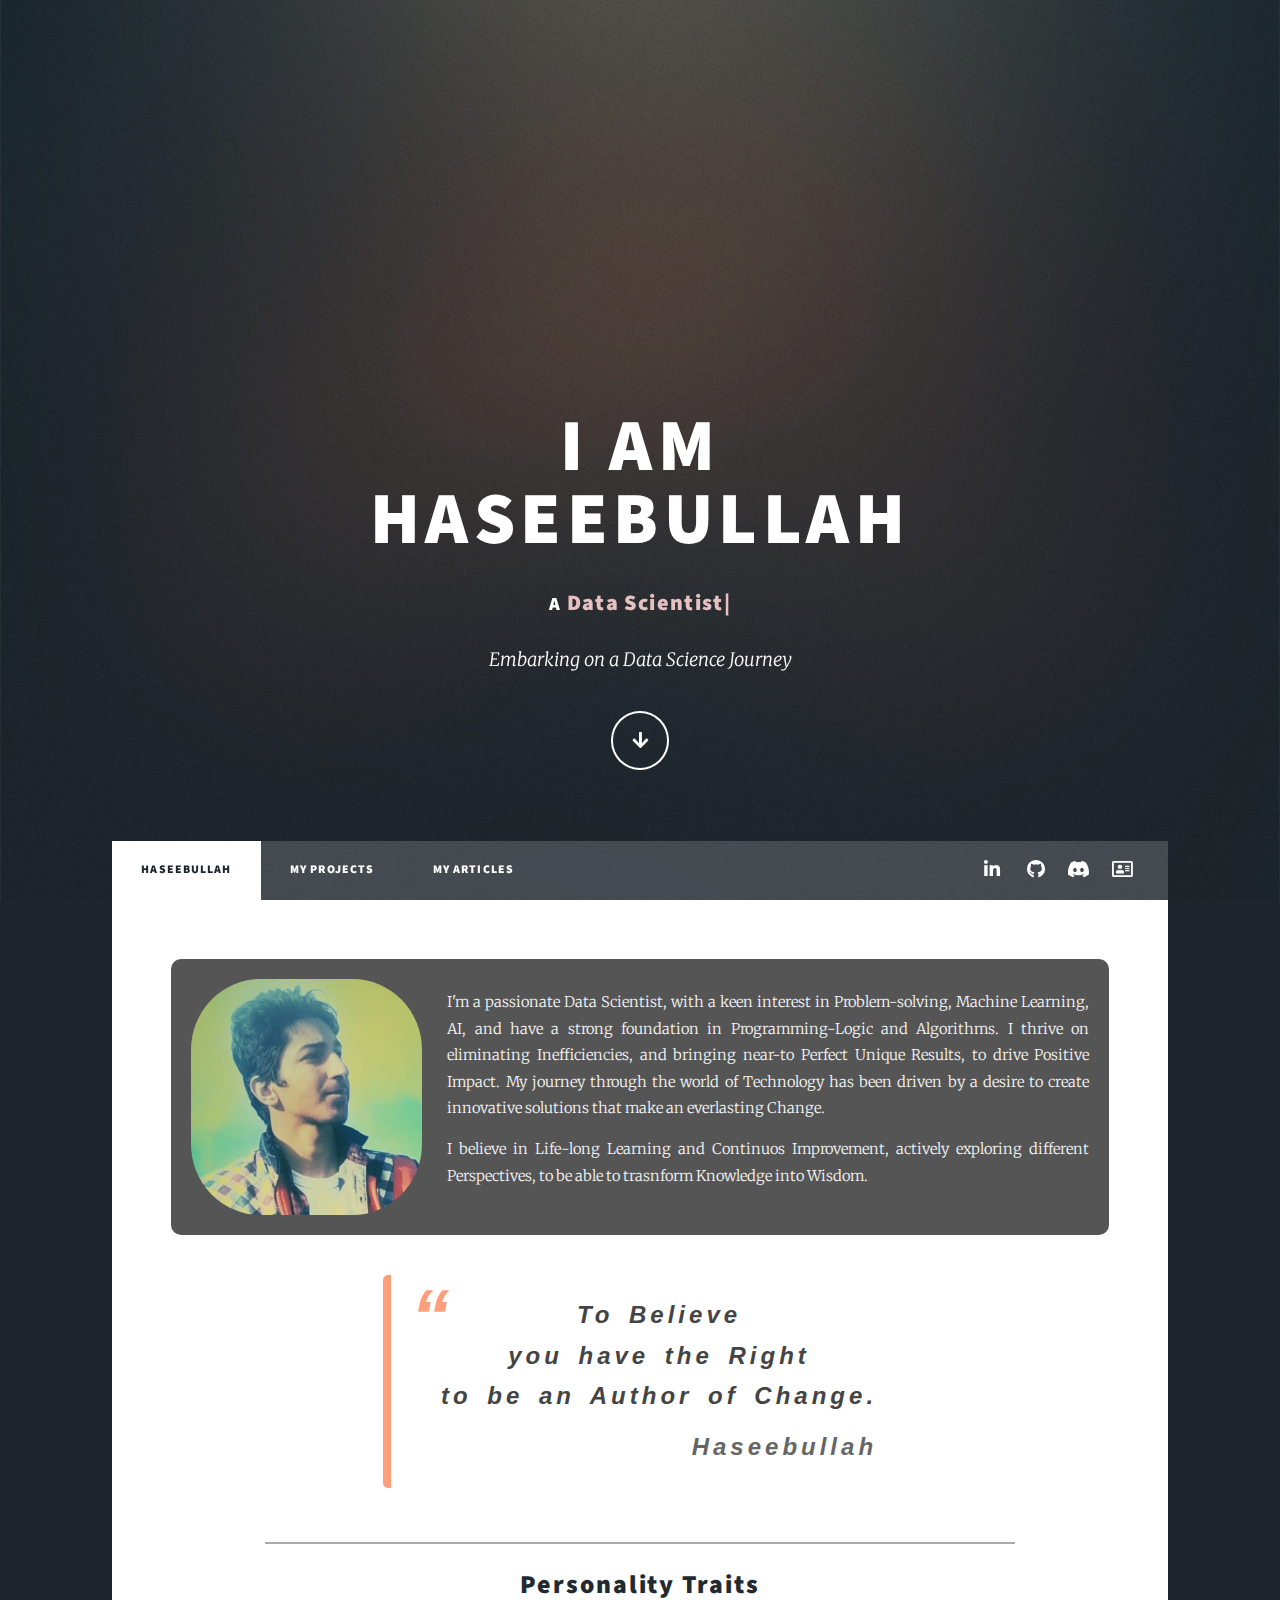
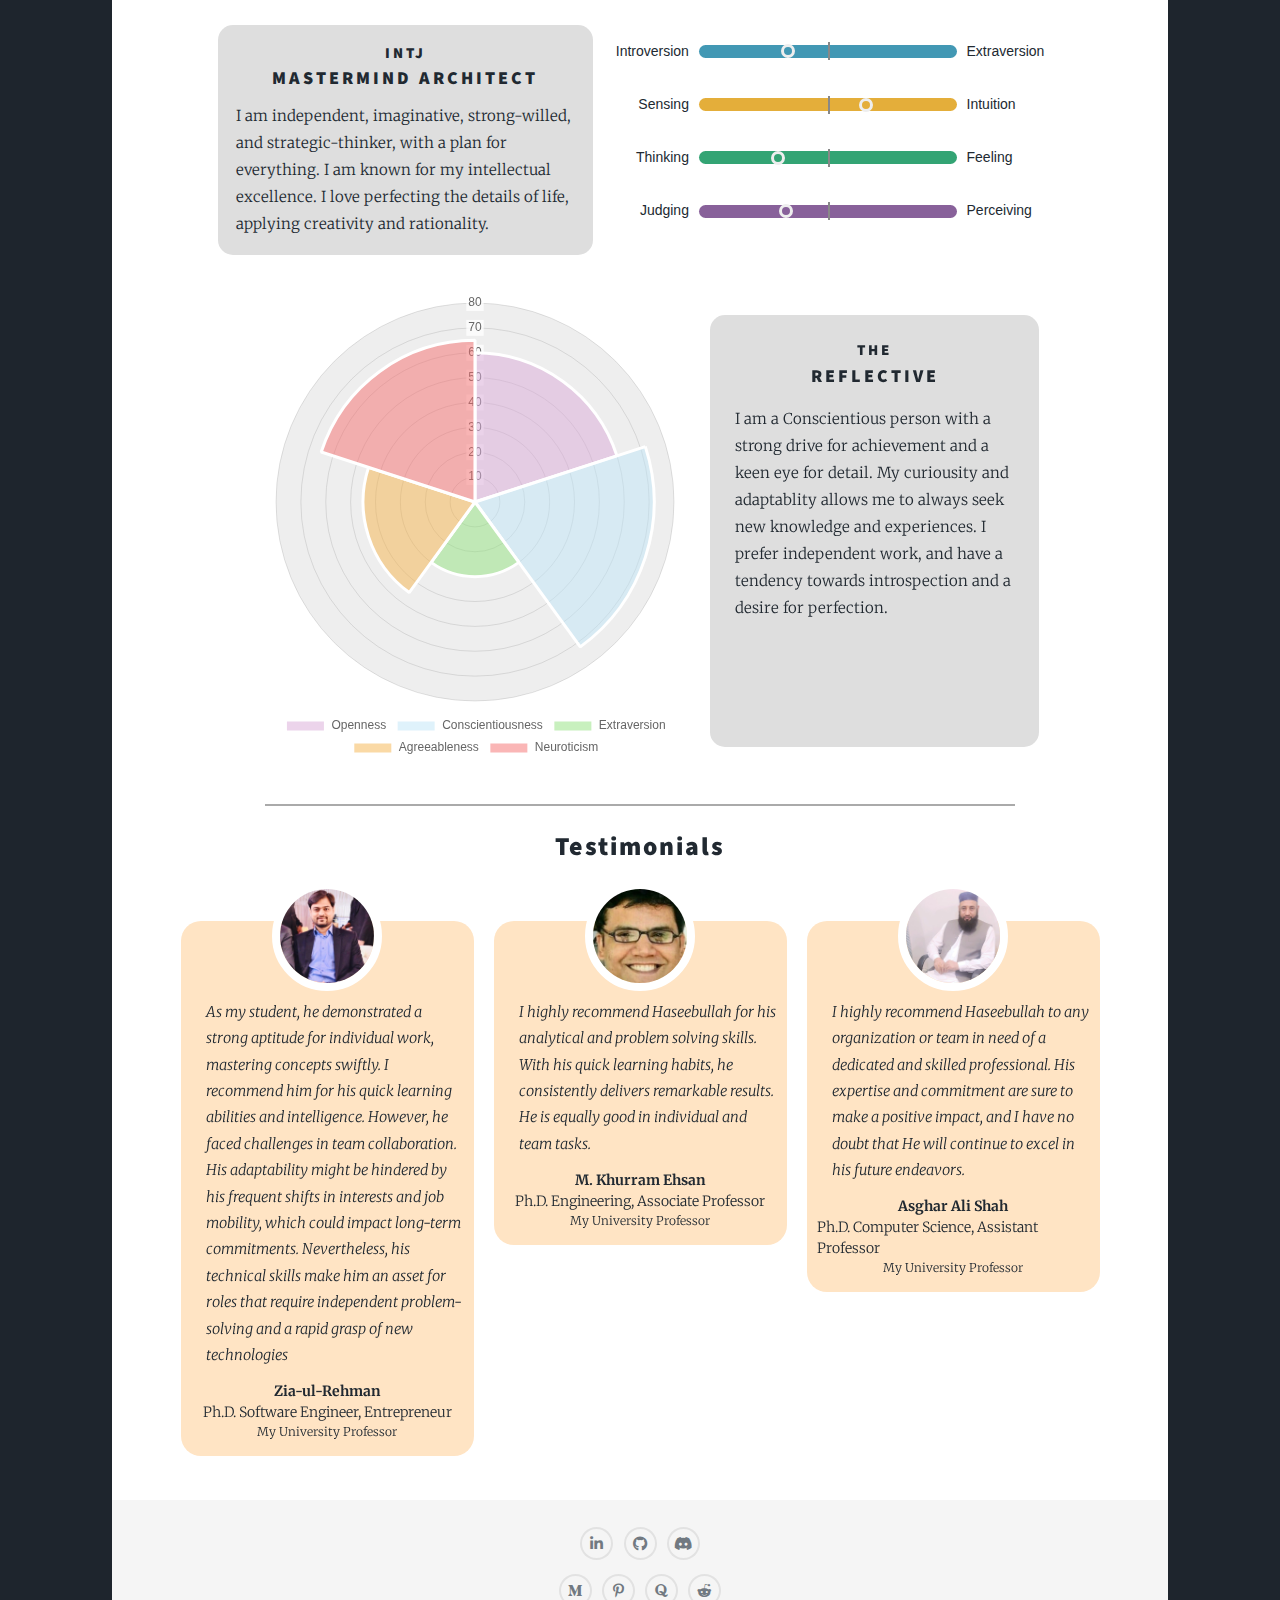
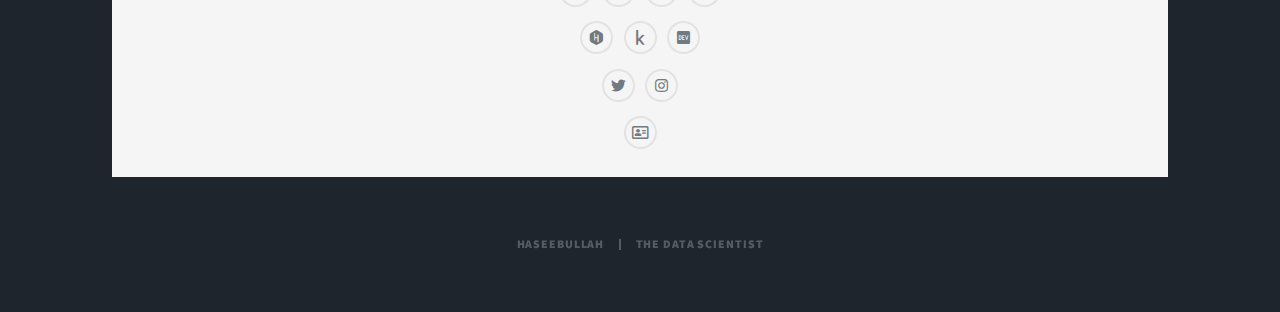
==== commit 323eb96c: "Created Articles Page" ====
--- a/index.html
+++ b/index.html
@@ -37,6 +37,17 @@
         margin: 0px;
         padding: 6px;
       }
+
+			@media screen and (max-width: 740px) {
+				#intro .actions {
+					display: flex;
+					margin-bottom: 80px;
+				}
+				#intro p {
+					font-size: 16px;
+				}
+			}
+
 		</style>
 
 	</head>
@@ -55,7 +66,7 @@
 				
 				<!-- Down Arrow Button -->
 				<ul class="actions">
-					<li><a href="#header" class="button icon solid solo fa-arrow-down scrolly">Continue</a></li>
+					<li><a href="#header" class="button icon solid solo fa-arrow-down scrolly"></a></li>
 				</ul>
 
 			</div>
@@ -69,6 +80,7 @@
 				<ul class="links">
 					<li class="active"><a href="index.html#header">Haseebullah</a></li>
 					<li><a href="projects.html">My Projects</a></li>
+					<li><a href="articles.html">My Articles</a></li>
 				</ul>
 				
 				<ul class="icons">
--- a/assets/myStylesScripts/aboutMe.css
+++ b/assets/myStylesScripts/aboutMe.css
@@ -1 +1 @@
-#main hr{margin:25px 10%;border-width:2px;border-color:#aaa}#brief-introduction{padding:20px;background-color:#555;border-radius:10px;margin-bottom:40px}#brief-introduction div{display:flex;flex-direction:row;align-items:center}#brief-introduction div .image{flex:2}#brief-introduction div .image img{width:90%;height:90%;border-radius:30%}#brief-introduction div .paragraph{flex:5;flex-direction:column;color:#f5f5f5;line-height:1.8}#brief-introduction div .paragraph p{margin-bottom:15px}#myQuote{display:flex;justify-content:center;margin:20px 0}#myQuote blockquote{position:relative;text-align:center;letter-spacing:4px;line-height:1.7;word-spacing:5px;color:#444;border-left:8px solid #ffa07a;border-radius:5px;font-size:24px;font-weight:bold;font-family:"Open Sans",sans-serif;font-style:italic;padding:20px;padding-left:50px}#myQuote blockquote::before{position:absolute;content:"“";color:#ffa07a;font-size:3.2em;left:20px;top:-25px;font-family:Arial,sans-serif}#myQuote blockquote .name{display:block;text-align:right;color:#666;letter-spacing:4px;margin-top:10px}#myPersonality h2{text-transform:capitalize;text-align:center}#myPersonality .MBTI.container{display:flex;flex-wrap:wrap;justify-content:center}#myPersonality .MBTI.container .intro{display:flex;width:40%;min-height:230px;justify-content:end}#myPersonality .MBTI.container .intro div{display:none;text-align:center;background-color:#dedede;border-radius:15px;padding:18px;width:80%}#myPersonality .MBTI.container .intro div h4{font-size:15px;margin:0;letter-spacing:3px}#myPersonality .MBTI.container .intro div h3{font-size:18px;margin:0;margin-bottom:10px;letter-spacing:3px}#myPersonality .MBTI.container .intro div p{font-size:15px;text-align:left;margin:0;line-height:1.8}#myPersonality .MBTI.container .intro div[data-id="0"]{display:block;width:100%}#myPersonality .MBTI.container .intro div[data-id="1"] h4{color:#34788f}#myPersonality .MBTI.container .intro div[data-id="2"] h4{color:#cf961c}#myPersonality .MBTI.container .intro div[data-id="3"] h4{color:#277d58}#myPersonality .MBTI.container .intro div[data-id="4"] h4{color:#6c4d7b}#myPersonality .MBTI.container .chart{display:flex;flex-direction:column;width:50%}#myPersonality .MBTI.container .chart .trait{display:flex;align-items:center;justify-content:center;padding:8px 10px;margin:2px 0;width:100%;border-radius:12px}#myPersonality .MBTI.container .chart .trait:hover{background-color:#ccc;cursor:pointer}#myPersonality .MBTI.container .chart .trait .label{width:20%;font-size:14px;font-family:Helvetica}#myPersonality .MBTI.container .chart .trait .label.left{text-align:right}#myPersonality .MBTI.container .chart .trait .bar{width:60%;height:13px;background-color:#ccc;position:relative;margin:0 10px;border-radius:20px}#myPersonality .MBTI.container .chart .trait .bar .dot{position:absolute;top:50%;transform:translateY(-50%);width:14px;height:14px;background-color:#444;border-radius:50%;border:3px solid #eee}#myPersonality .MBTI.container .chart .trait .bar .midline{position:absolute;left:50%;top:50%;transform:translateY(-50%);width:2px;height:18px;background-color:#888}#myPersonality .MBTI.container .chart .trait[data-id="1"] .bar,#myPersonality .MBTI.container .chart .trait[data-id="1"] .dot{background-color:#4298b4}#myPersonality .MBTI.container .chart .trait[data-id="1"]:hover .label.left{font-weight:bold}#myPersonality .MBTI.container .chart .trait[data-id="2"] .bar,#myPersonality .MBTI.container .chart .trait[data-id="2"] .dot{background-color:#e4ae3a}#myPersonality .MBTI.container .chart .trait[data-id="2"]:hover .label.right{font-weight:bold}#myPersonality .MBTI.container .chart .trait[data-id="3"] .bar,#myPersonality .MBTI.container .chart .trait[data-id="3"] .dot{background-color:#33a474}#myPersonality .MBTI.container .chart .trait[data-id="3"]:hover .label.left{font-weight:bold}#myPersonality .MBTI.container .chart .trait[data-id="4"] .bar,#myPersonality .MBTI.container .chart .trait[data-id="4"] .dot{background-color:#88619a}#myPersonality .MBTI.container .chart .trait[data-id="4"]:hover .label.left{font-weight:bold}#myPersonality .OCEAN.container{display:flex;flex-wrap:wrap;justify-content:center}#myPersonality .OCEAN.container .chart{display:flex;width:50%;justify-content:end}#myPersonality .OCEAN.container .intro{display:flex;width:30%}#myPersonality .OCEAN.container .intro div{display:none;text-align:center;background-color:#dedede;border-radius:15px;padding:25px;height:60%;margin-top:20px}#myPersonality .OCEAN.container .intro div h3{font-size:18px;margin:0;margin-bottom:15px;letter-spacing:3px}#myPersonality .OCEAN.container .intro div h3 span{font-size:15px;display:block}#myPersonality .OCEAN.container .intro div p{font-size:15px;text-align:left;margin:0;line-height:1.8}#myPersonality .OCEAN.container .intro div[data-id="0"]{display:block;height:80%}#myPersonality .OCEAN.container .intro div[data-id="1"] h3{color:#a446a0}#myPersonality .OCEAN.container .intro div[data-id="2"] h3{color:#35b0e9}#myPersonality .OCEAN.container .intro div[data-id="3"] h3{color:#3da125}#myPersonality .OCEAN.container .intro div[data-id="4"] h3{color:#a06408}#myPersonality .OCEAN.container .intro div[data-id="5"] h3{color:#bc0d0d}#myPersonality .container{margin-bottom:40px}#testimonials h2{text-transform:capitalize;text-align:center}#testimonials .container{display:flex;flex-wrap:wrap;justify-content:center}#testimonials .container .card{background-color:bisque;margin:35px 10px 15px;border-radius:20px;padding:15px 10px 15px}#testimonials .container .card .image{position:relative;margin-bottom:55px}#testimonials .container .card .image img{width:110px;height:110px;border-radius:50%;position:absolute;top:-55px;border:8px solid #fff}#testimonials .container .card blockquote{padding-left:15px;-webkit-text-emphasis:none;text-emphasis:none;margin-bottom:5px;line-height:1.8;border:none}#testimonials .container .card div{display:flex;flex-direction:column;align-items:center}#testimonials .container .card div span{margin:0;padding:0;line-height:1.5}#testimonials .container .card div span.name{font-size:14px;font-weight:bold}#testimonials .container .card div span.profession{font-size:14px}#testimonials .container .card div span.myRelation{font-size:12px}@media screen and (max-width: 1280px){#myPersonality .OCEAN.container .intro{width:35%}#myPersonality .OCEAN.container .intro div{height:68%}#myPersonality .OCEAN.container .intro div[data-id="0"]{height:92%}}@media screen and (max-width: 1024px){#brief-introduction div .image{flex:4}#brief-introduction div .image img{width:92%;height:92%}#brief-introduction div .paragraph{flex:7}#myPersonality .MBTI.container .intro{width:45%;min-height:250px}#myPersonality .MBTI.container .chart{width:53%}#myPersonality .OCEAN.container .chart{width:58%}#myPersonality .OCEAN.container .intro{width:38%}}@media screen and (max-width: 920px){#brief-introduction div{display:block}#brief-introduction div .image{float:left;width:250px}#brief-introduction div .paragraph{padding:10px}#myPersonality .MBTI.container{flex-direction:column-reverse;align-items:center}#myPersonality .MBTI.container .chart{width:80%}#myPersonality .MBTI.container .intro{width:70%;min-height:220px;margin:20px 0;justify-content:center}#myPersonality .OCEAN.container{flex-direction:column;align-items:center}#myPersonality .OCEAN.container .chart{width:70%}#myPersonality .OCEAN.container .intro{width:70%;justify-content:center}#myPersonality .OCEAN.container .intro div{width:70%}#myPersonality .OCEAN.container .intro div[data-id="0"]{width:100%}}@media screen and (max-width: 740px){#brief-introduction div{display:flex;flex-direction:column}#brief-introduction div .image{width:50%}#myPersonality .MBTI.container .intro{width:75%;margin:10px 0}#myPersonality .MBTI.container .chart{width:90%}#myPersonality .OCEAN.container .chart{width:85%}#myPersonality .OCEAN.container .intro{width:80%}#myPersonality .OCEAN.container .intro div{width:80%}}@media screen and (max-width: 600px){#myPersonality .MBTI.container .intro{width:90%}#myPersonality .MBTI.container .intro div{width:90%}#myPersonality .MBTI.container .chart{width:100%}#myPersonality .OCEAN.container .chart{width:100%}#myPersonality .OCEAN.container .intro{width:98%}#myPersonality .OCEAN.container .intro div{width:85%}}+#main hr{margin:25px 10%;border-width:2px;border-color:#aaa}#brief-introduction{padding:20px;background-color:#555;border-radius:10px;margin-bottom:40px}#brief-introduction div{display:flex;flex-direction:row;align-items:center}#brief-introduction div .image{flex:2}#brief-introduction div .image img{width:90%;height:90%;border-radius:30%}#brief-introduction div .paragraph{flex:5;flex-direction:column;color:#f5f5f5;line-height:1.8}#brief-introduction div .paragraph p{margin-bottom:15px}#myQuote{display:flex;justify-content:center;margin:20px 0}#myQuote blockquote{position:relative;text-align:center;letter-spacing:4px;line-height:1.7;word-spacing:5px;color:#444;border-left:8px solid #ffa07a;border-radius:5px;font-size:24px;font-weight:bold;font-family:"Open Sans",sans-serif;font-style:italic;padding:20px;padding-left:50px}#myQuote blockquote::before{position:absolute;content:"“";color:#ffa07a;font-size:3.2em;left:20px;top:-25px;font-family:Arial,sans-serif}#myQuote blockquote .name{display:block;text-align:right;color:#666;letter-spacing:4px;margin-top:10px}#myPersonality h2{text-transform:capitalize;text-align:center}#myPersonality .MBTI.container{display:flex;flex-wrap:wrap;justify-content:center}#myPersonality .MBTI.container .intro{display:flex;width:40%;min-height:230px;justify-content:end}#myPersonality .MBTI.container .intro div{display:none;text-align:center;background-color:#dedede;border-radius:15px;padding:18px;width:80%}#myPersonality .MBTI.container .intro div h4{font-size:15px;margin:0;letter-spacing:3px}#myPersonality .MBTI.container .intro div h3{font-size:18px;margin:0;margin-bottom:10px;letter-spacing:3px}#myPersonality .MBTI.container .intro div p{font-size:15px;text-align:left;margin:0;line-height:1.8}#myPersonality .MBTI.container .intro div[data-id="0"]{display:block;width:100%}#myPersonality .MBTI.container .intro div[data-id="1"] h4{color:#34788f}#myPersonality .MBTI.container .intro div[data-id="2"] h4{color:#cf961c}#myPersonality .MBTI.container .intro div[data-id="3"] h4{color:#277d58}#myPersonality .MBTI.container .intro div[data-id="4"] h4{color:#6c4d7b}#myPersonality .MBTI.container .chart{display:flex;flex-direction:column;width:50%}#myPersonality .MBTI.container .chart .trait{display:flex;align-items:center;justify-content:center;padding:8px 10px;margin:2px 0;width:100%;border-radius:12px}#myPersonality .MBTI.container .chart .trait:hover{background-color:#ccc;cursor:pointer}#myPersonality .MBTI.container .chart .trait .label{width:20%;font-size:14px;font-family:Helvetica}#myPersonality .MBTI.container .chart .trait .label.left{text-align:right}#myPersonality .MBTI.container .chart .trait .bar{width:60%;height:13px;background-color:#ccc;position:relative;margin:0 10px;border-radius:20px}#myPersonality .MBTI.container .chart .trait .bar .dot{position:absolute;top:50%;transform:translateY(-50%);width:14px;height:14px;background-color:#444;border-radius:50%;border:3px solid #eee}#myPersonality .MBTI.container .chart .trait .bar .midline{position:absolute;left:50%;top:50%;transform:translateY(-50%);width:2px;height:18px;background-color:#888}#myPersonality .MBTI.container .chart .trait[data-id="1"] .bar,#myPersonality .MBTI.container .chart .trait[data-id="1"] .dot{background-color:#4298b4}#myPersonality .MBTI.container .chart .trait[data-id="1"]:hover .label.left{font-weight:bold}#myPersonality .MBTI.container .chart .trait[data-id="2"] .bar,#myPersonality .MBTI.container .chart .trait[data-id="2"] .dot{background-color:#e4ae3a}#myPersonality .MBTI.container .chart .trait[data-id="2"]:hover .label.right{font-weight:bold}#myPersonality .MBTI.container .chart .trait[data-id="3"] .bar,#myPersonality .MBTI.container .chart .trait[data-id="3"] .dot{background-color:#33a474}#myPersonality .MBTI.container .chart .trait[data-id="3"]:hover .label.left{font-weight:bold}#myPersonality .MBTI.container .chart .trait[data-id="4"] .bar,#myPersonality .MBTI.container .chart .trait[data-id="4"] .dot{background-color:#88619a}#myPersonality .MBTI.container .chart .trait[data-id="4"]:hover .label.left{font-weight:bold}#myPersonality .OCEAN.container{display:flex;flex-wrap:wrap;justify-content:center}#myPersonality .OCEAN.container .chart{display:flex;width:50%;justify-content:end}#myPersonality .OCEAN.container .intro{display:flex;width:30%}#myPersonality .OCEAN.container .intro div{display:none;text-align:center;background-color:#dedede;border-radius:15px;padding:25px;height:60%;margin-top:20px}#myPersonality .OCEAN.container .intro div h3{font-size:18px;margin:0;margin-bottom:15px;letter-spacing:3px}#myPersonality .OCEAN.container .intro div h3 span{font-size:15px;display:block}#myPersonality .OCEAN.container .intro div p{font-size:15px;text-align:left;margin:0;line-height:1.8}#myPersonality .OCEAN.container .intro div[data-id="0"]{display:block;height:80%}#myPersonality .OCEAN.container .intro div[data-id="1"] h3{color:#a446a0}#myPersonality .OCEAN.container .intro div[data-id="2"] h3{color:#35b0e9}#myPersonality .OCEAN.container .intro div[data-id="3"] h3{color:#3da125}#myPersonality .OCEAN.container .intro div[data-id="4"] h3{color:#a06408}#myPersonality .OCEAN.container .intro div[data-id="5"] h3{color:#bc0d0d}#myPersonality .container{margin-bottom:40px}#testimonials h2{text-transform:capitalize;text-align:center}#testimonials .container{display:flex;flex-wrap:wrap;justify-content:center}#testimonials .container .card{background-color:bisque;margin:35px 10px 15px;border-radius:20px;padding:15px 10px 15px}#testimonials .container .card .image{position:relative;margin-bottom:55px}#testimonials .container .card .image img{width:110px;height:110px;border-radius:50%;position:absolute;top:-55px;border:8px solid #fff}#testimonials .container .card blockquote{padding-left:15px;-webkit-text-emphasis:none;text-emphasis:none;margin-bottom:5px;line-height:1.8;border:none}#testimonials .container .card div{display:flex;flex-direction:column;align-items:center}#testimonials .container .card div span{margin:0;padding:0;line-height:1.5}#testimonials .container .card div span.name{font-size:14px;font-weight:bold}#testimonials .container .card div span.profession{font-size:14px}#testimonials .container .card div span.myRelation{font-size:12px}@media screen and (max-width: 1280px){#myPersonality .OCEAN.container .intro{width:35%}#myPersonality .OCEAN.container .intro div{height:68%}#myPersonality .OCEAN.container .intro div[data-id="0"]{height:92%}}@media screen and (max-width: 1024px){#brief-introduction div .image{flex:4}#brief-introduction div .image img{width:92%;height:92%}#brief-introduction div .paragraph{flex:7}#myPersonality .MBTI.container .intro{width:45%;min-height:250px}#myPersonality .MBTI.container .chart{width:53%}#myPersonality .OCEAN.container .chart{width:58%}#myPersonality .OCEAN.container .intro{width:38%}}@media screen and (max-width: 920px){#brief-introduction div{display:block}#brief-introduction div .image{float:left;width:250px}#brief-introduction div .paragraph{padding:10px}#myPersonality .MBTI.container{flex-direction:column-reverse;align-items:center}#myPersonality .MBTI.container .chart{width:80%}#myPersonality .MBTI.container .intro{width:70%;min-height:220px;margin:20px 0;justify-content:center}#myPersonality .OCEAN.container{flex-direction:column;align-items:center}#myPersonality .OCEAN.container .chart{width:70%}#myPersonality .OCEAN.container .intro{width:70%;justify-content:center}#myPersonality .OCEAN.container .intro div{width:70%}#myPersonality .OCEAN.container .intro div[data-id="0"]{width:100%}}@media screen and (max-width: 740px){#brief-introduction div{display:flex;flex-direction:column}#brief-introduction div .image{width:50%}#myPersonality .MBTI.container .intro{width:75%;margin:10px 0}#myPersonality .MBTI.container .intro div p{font-size:14px}#myPersonality .MBTI.container .chart{width:90%}#myPersonality .OCEAN.container .chart{width:85%}#myPersonality .OCEAN.container .intro{width:80%}#myPersonality .OCEAN.container .intro div{width:80%}#myPersonality .OCEAN.container .intro div p{font-size:14px}}@media screen and (max-width: 600px){#myQuote blockquote{word-spacing:3px}#myPersonality .MBTI.container .intro{width:90%}#myPersonality .MBTI.container .intro div{width:90%}#myPersonality .MBTI.container .chart{width:100%}#myPersonality .MBTI.container .chart .trait .label{width:22%;font-size:13px}#myPersonality .OCEAN.container .chart{width:100%}#myPersonality .OCEAN.container .intro{width:98%}#myPersonality .OCEAN.container .intro div{width:85%}}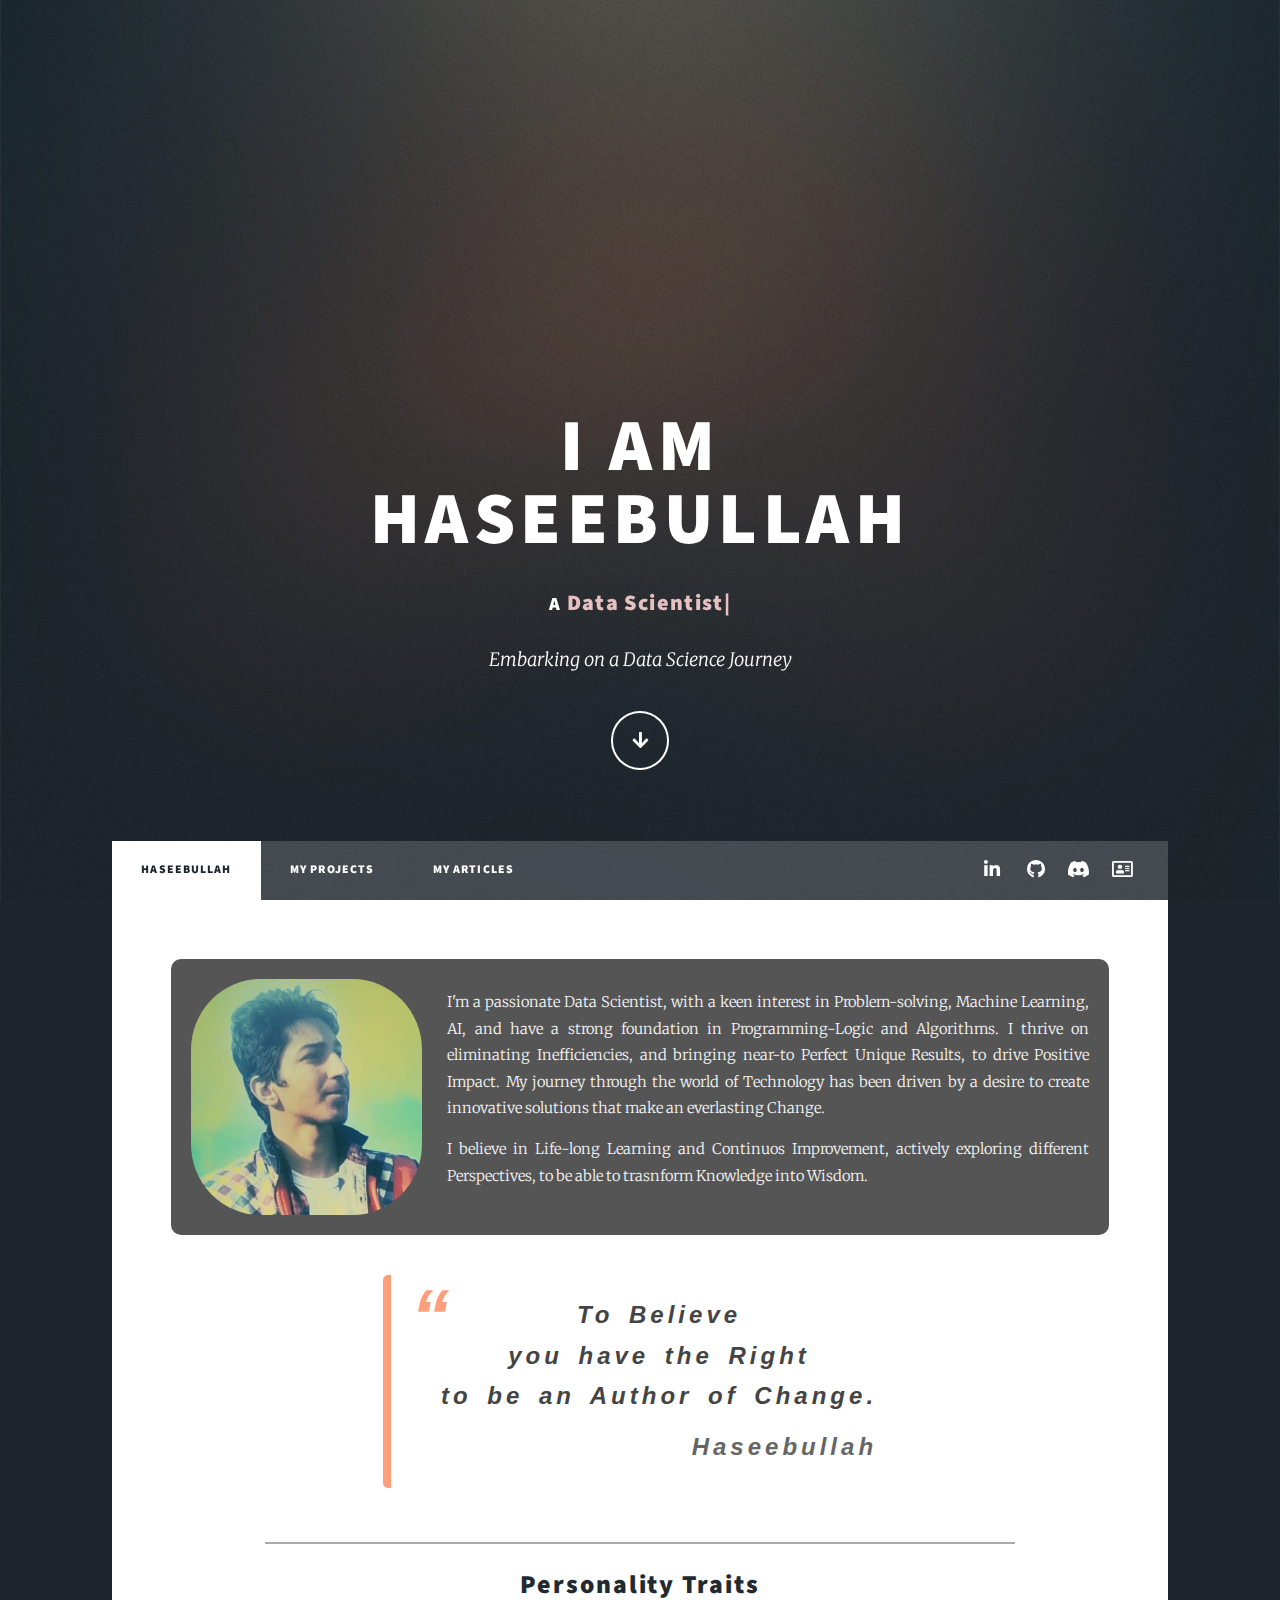
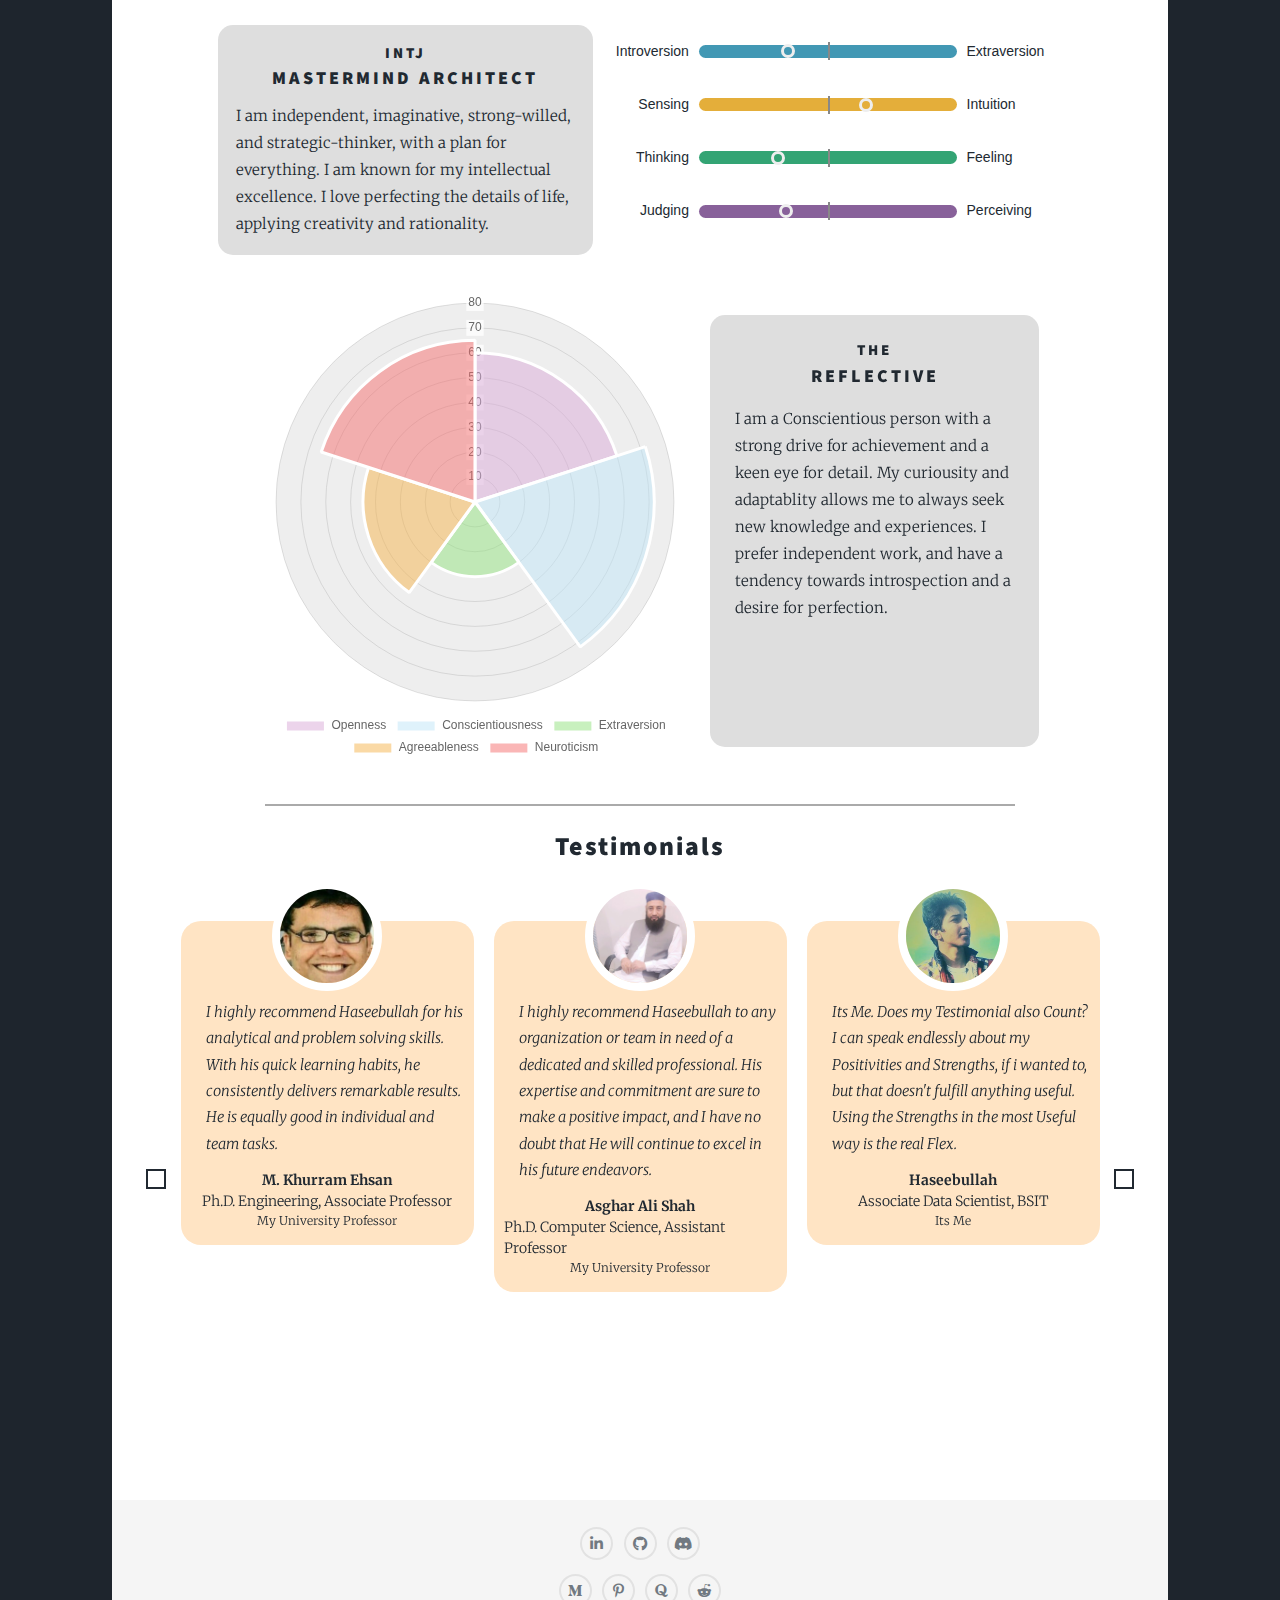
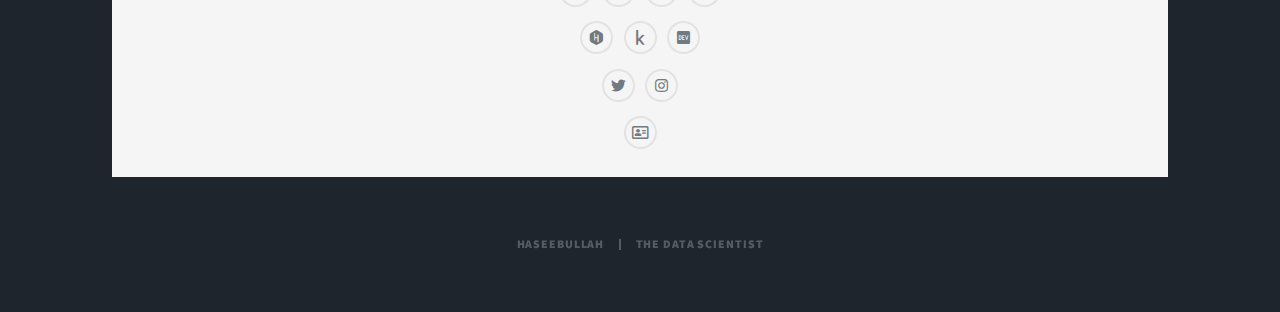
==== commit 8610d753: "Added my own Testimonial to make Carousel Slide" ====
--- a/index.html
+++ b/index.html
@@ -265,6 +265,18 @@
 									<span class="myRelation">My University Professor</span>
 								</div>
 							</div>
+
+							<div class="card" data-name="haseebullah">
+								<div class="image"><img src="assets/images/MyProfileImage.jpg" alt="Haseebullah Profile Image"></div>
+								<blockquote>Its Me. Does my Testimonial also Count? I can speak endlessly about my Positivities and Strengths, if i wanted to, but that doesn't fulfill anything useful. Using the Strengths in the most Useful way is the real Flex. </blockquote>
+								
+								<div class="footer">
+									<span class="name">Haseebullah</span>
+									<span class="profession">Associate Data Scientist, BSIT</span>
+									<span class="myRelation">Its Me</span>
+								</div>
+							</div>
+							
 						</div>
 
 					</div>
